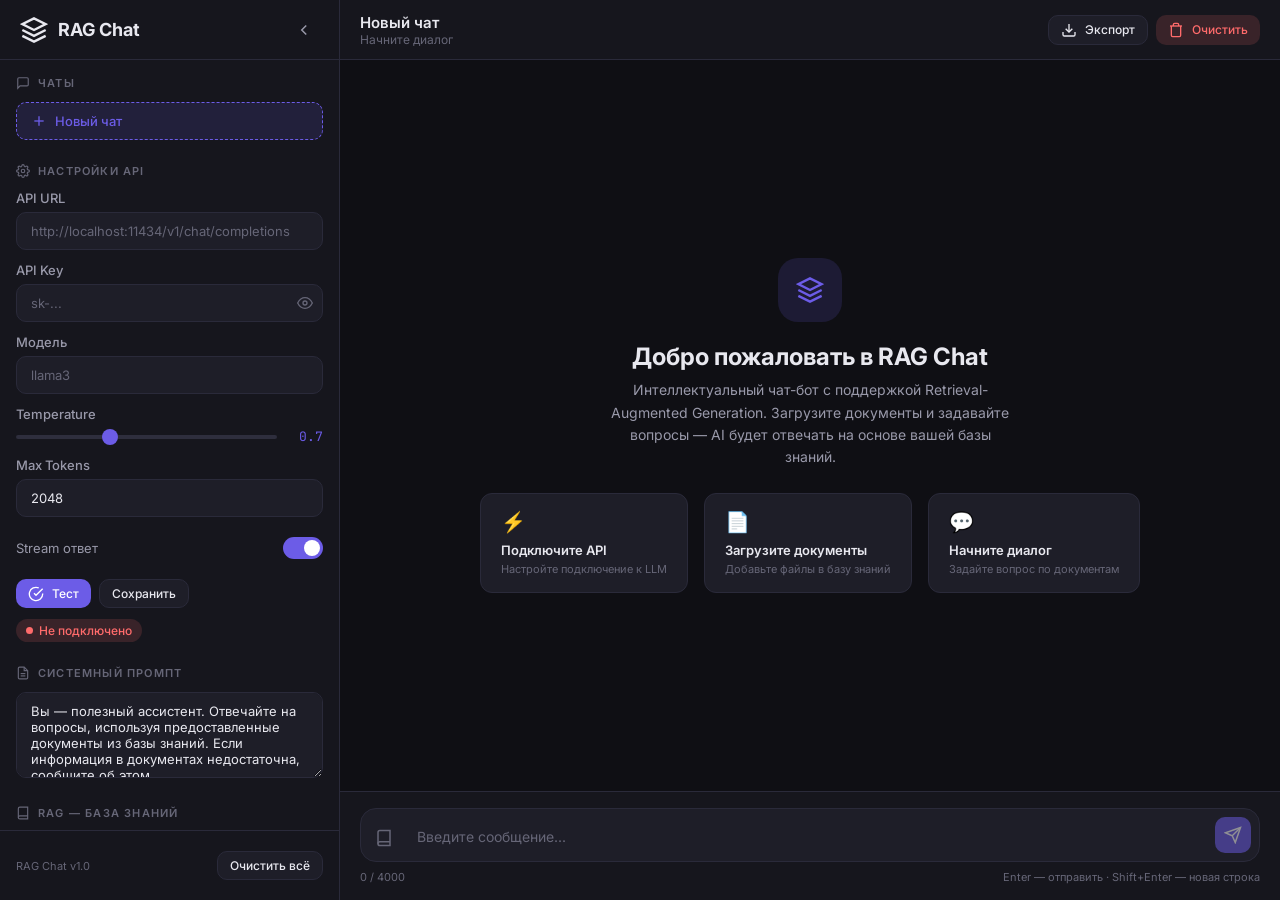
==== index.html @ 270546b2 "Update print statement from 'Hello' to 'Goodbye'" ====
<!DOCTYPE html>
<html lang="ru">
<head>
    <meta charset="UTF-8">
    <meta name="viewport" content="width=device-width, initial-scale=1.0">
    <title>LLM RAG Chat</title>
    <link rel="preconnect" href="https://fonts.googleapis.com">
    <link href="https://fonts.googleapis.com/css2?family=Inter:wght@300;400;500;600;700&family=JetBrains+Mono:wght@400;500&display=swap" rel="stylesheet">
    <style>
        *, *::before, *::after {
            margin: 0;
            padding: 0;
            box-sizing: border-box;
        }

        :root {
            --bg-primary: #0f0f14;
            --bg-secondary: #16161d;
            --bg-tertiary: #1e1e28;
            --bg-hover: #262632;
            --bg-active: #2e2e3d;
            --border-color: #2a2a3a;
            --border-focus: #6c5ce7;
            --text-primary: #e8e8ef;
            --text-secondary: #9999aa;
            --text-muted: #666677;
            --accent: #6c5ce7;
            --accent-hover: #7c6cf7;
            --accent-light: rgba(108, 92, 231, 0.15);
            --accent-glow: rgba(108, 92, 231, 0.3);
            --success: #00d68f;
            --success-light: rgba(0, 214, 143, 0.15);
            --warning: #ffaa00;
            --warning-light: rgba(255, 170, 0, 0.15);
            --error: #ff6b6b;
            --error-light: rgba(255, 107, 107, 0.15);
            --user-msg-bg: linear-gradient(135deg, #6c5ce7, #5a4bd1);
            --bot-msg-bg: #1e1e28;
            --sidebar-width: 340px;
            --header-height: 60px;
            --input-height: 80px;
        }

        body {
            font-family: 'Inter', -apple-system, BlinkMacSystemFont, sans-serif;
            background: var(--bg-primary);
            color: var(--text-primary);
            height: 100vh;
            overflow: hidden;
            display: flex;
        }

        /* Scrollbar */
        ::-webkit-scrollbar {
            width: 6px;
        }
        ::-webkit-scrollbar-track {
            background: transparent;
        }
        ::-webkit-scrollbar-thumb {
            background: var(--bg-active);
            border-radius: 3px;
        }
        ::-webkit-scrollbar-thumb:hover {
            background: var(--text-muted);
        }

        /* Sidebar */
        .sidebar {
            width: var(--sidebar-width);
            background: var(--bg-secondary);
            border-right: 1px solid var(--border-color);
            display: flex;
            flex-direction: column;
            transition: transform 0.3s cubic-bezier(0.4, 0, 0.2, 1);
            z-index: 100;
            position: relative;
        }

        .sidebar.collapsed {
            transform: translateX(-100%);
            position: absolute;
            height: 100%;
        }

        .sidebar-header {
            padding: 16px 20px;
            border-bottom: 1px solid var(--border-color);
            display: flex;
            align-items: center;
            justify-content: space-between;
            height: var(--header-height);
        }

        .sidebar-logo {
            display: flex;
            align-items: center;
            gap: 10px;
            font-weight: 700;
            font-size: 18px;
        }

        .sidebar-logo svg {
            width: 28px;
            height: 28px;
        }

        .sidebar-toggle {
            background: none;
            border: none;
            color: var(--text-secondary);
            cursor: pointer;
            padding: 6px;
            border-radius: 8px;
            display: flex;
            align-items: center;
            justify-content: center;
            transition: all 0.2s;
        }

        .sidebar-toggle:hover {
            background: var(--bg-hover);
            color: var(--text-primary);
        }

        .sidebar-content {
            flex: 1;
            overflow-y: auto;
            padding: 16px;
        }

        .section {
            margin-bottom: 24px;
        }

        .section-title {
            font-size: 11px;
            font-weight: 600;
            text-transform: uppercase;
            letter-spacing: 1.2px;
            color: var(--text-muted);
            margin-bottom: 12px;
            display: flex;
            align-items: center;
            gap: 8px;
        }

        .section-title svg {
            width: 14px;
            height: 14px;
        }

        .form-group {
            margin-bottom: 12px;
        }

        .form-label {
            display: block;
            font-size: 13px;
            font-weight: 500;
            color: var(--text-secondary);
            margin-bottom: 6px;
        }

        .form-input, .form-select, .form-textarea {
            width: 100%;
            padding: 10px 14px;
            background: var(--bg-tertiary);
            border: 1px solid var(--border-color);
            border-radius: 10px;
            color: var(--text-primary);
            font-family: inherit;
            font-size: 13px;
            transition: all 0.2s;
            outline: none;
        }

        .form-input:focus, .form-select:focus, .form-textarea:focus {
            border-color: var(--accent);
            box-shadow: 0 0 0 3px var(--accent-light);
        }

        .form-input::placeholder {
            color: var(--text-muted);
        }

        .form-select {
            cursor: pointer;
            appearance: none;
            background-image: url("image/svg+xml,%3Csvg xmlns='http://www.w3.org/2000/svg' width='12' height='12' viewBox='0 0 24 24' fill='none' stroke='%23666677' stroke-width='2'%3E%3Cpath d='M6 9l6 6 6-6'/%3E%3C/svg%3E");
            background-repeat: no-repeat;
            background-position: right 12px center;
            padding-right: 32px;
        }

        .form-textarea {
            resize: vertical;
            min-height: 60px;
        }

        .form-row {
            display: flex;
            gap: 10px;
        }

        .form-row .form-group {
            flex: 1;
        }

        .input-with-icon {
            position: relative;
        }

        .input-with-icon .form-input {
            padding-right: 40px;
        }

        .input-icon-btn {
            position: absolute;
            right: 4px;
            top: 50%;
            transform: translateY(-50%);
            background: none;
            border: none;
            color: var(--text-muted);
            cursor: pointer;
            padding: 6px;
            border-radius: 6px;
            display: flex;
            align-items: center;
            transition: all 0.2s;
        }

        .input-icon-btn:hover {
            color: var(--text-primary);
            background: var(--bg-hover);
        }

        .status-indicator {
            display: inline-flex;
            align-items: center;
            gap: 6px;
            font-size: 12px;
            padding: 4px 10px;
            border-radius: 20px;
            font-weight: 500;
        }

        .status-dot {
            width: 7px;
            height: 7px;
            border-radius: 50%;
            animation: pulse-dot 2s infinite;
        }

        .status-connected .status-dot {
            background: var(--success);
        }
        .status-connected {
            background: var(--success-light);
            color: var(--success);
        }

        .status-disconnected .status-dot {
            background: var(--error);
        }
        .status-disconnected {
            background: var(--error-light);
            color: var(--error);
        }

        .status-connecting .status-dot {
            background: var(--warning);
        }
        .status-connecting {
            background: var(--warning-light);
            color: var(--warning);
        }

        @keyframes pulse-dot {
            0%, 100% { opacity: 1; }
            50% { opacity: 0.4; }
        }

        /* Range Slider */
        .range-container {
            display: flex;
            align-items: center;
            gap: 10px;
        }

        .range-slider {
            flex: 1;
            -webkit-appearance: none;
            height: 4px;
            background: var(--bg-active);
            border-radius: 2px;
            outline: none;
        }

        .range-slider::-webkit-slider-thumb {
            -webkit-appearance: none;
            width: 16px;
            height: 16px;
            background: var(--accent);
            border-radius: 50%;
            cursor: pointer;
            transition: all 0.2s;
        }

        .range-slider::-webkit-slider-thumb:hover {
            transform: scale(1.2);
            box-shadow: 0 0 0 4px var(--accent-light);
        }

        .range-value {
            font-size: 13px;
            font-family: 'JetBrains Mono', monospace;
            color: var(--accent);
            min-width: 36px;
            text-align: right;
        }

        /* Toggle Switch */
        .toggle-row {
            display: flex;
            align-items: center;
            justify-content: space-between;
            padding: 8px 0;
        }

        .toggle-label {
            font-size: 13px;
            color: var(--text-secondary);
        }

        .toggle-switch {
            position: relative;
            width: 40px;
            height: 22px;
            cursor: pointer;
        }

        .toggle-switch input {
            display: none;
        }

        .toggle-slider {
            position: absolute;
            inset: 0;
            background: var(--bg-active);
            border-radius: 11px;
            transition: all 0.3s;
        }

        .toggle-slider::after {
            content: '';
            position: absolute;
            top: 3px;
            left: 3px;
            width: 16px;
            height: 16px;
            background: var(--text-secondary);
            border-radius: 50%;
            transition: all 0.3s;
        }

        .toggle-switch input:checked + .toggle-slider {
            background: var(--accent);
        }

        .toggle-switch input:checked + .toggle-slider::after {
            transform: translateX(18px);
            background: white;
        }

        /* File Upload */
        .upload-zone {
            border: 2px dashed var(--border-color);
            border-radius: 12px;
            padding: 20px;
            text-align: center;
            cursor: pointer;
            transition: all 0.3s;
            position: relative;
            overflow: hidden;
        }

        .upload-zone:hover, .upload-zone.drag-over {
            border-color: var(--accent);
            background: var(--accent-light);
        }

        .upload-zone input[type="file"] {
            position: absolute;
            inset: 0;
            opacity: 0;
            cursor: pointer;
        }

        .upload-icon {
            width: 40px;
            height: 40px;
            margin: 0 auto 8px;
            color: var(--text-muted);
        }

        .upload-text {
            font-size: 13px;
            color: var(--text-secondary);
        }

        .upload-text span {
            color: var(--accent);
            font-weight: 500;
        }

        .upload-hint {
            font-size: 11px;
            color: var(--text-muted);
            margin-top: 4px;
        }

        /* File List */
        .file-list {
            margin-top: 12px;
        }

        .file-item {
            display: flex;
            align-items: center;
            gap: 10px;
            padding: 8px 10px;
            background: var(--bg-tertiary);
            border-radius: 8px;
            margin-bottom: 6px;
            font-size: 12px;
            animation: slideIn 0.3s ease;
        }

        @keyframes slideIn {
            from { opacity: 0; transform: translateY(-8px); }
            to { opacity: 1; transform: translateY(0); }
        }

        .file-icon {
            width: 32px;
            height: 32px;
            background: var(--accent-light);
            border-radius: 6px;
            display: flex;
            align-items: center;
            justify-content: center;
            color: var(--accent);
            flex-shrink: 0;
        }

        .file-info {
            flex: 1;
            min-width: 0;
        }

        .file-name {
            white-space: nowrap;
            overflow: hidden;
            text-overflow: ellipsis;
            color: var(--text-primary);
        }

        .file-size {
            color: var(--text-muted);
            font-size: 11px;
        }

        .file-status {
            font-size: 10px;
            padding: 2px 8px;
            border-radius: 10px;
            font-weight: 500;
        }

        .file-status.processed {
            background: var(--success-light);
            color: var(--success);
        }

        .file-status.processing {
            background: var(--warning-light);
            color: var(--warning);
            animation: pulse-dot 1.5s infinite;
        }

        .file-status.error {
            background: var(--error-light);
            color: var(--error);
        }

        .file-remove {
            background: none;
            border: none;
            color: var(--text-muted);
            cursor: pointer;
            padding: 4px;
            border-radius: 4px;
            display: flex;
            transition: all 0.2s;
        }

        .file-remove:hover {
            color: var(--error);
            background: var(--error-light);
        }

        /* Buttons */
        .btn {
            display: inline-flex;
            align-items: center;
            justify-content: center;
            gap: 8px;
            padding: 10px 16px;
            border-radius: 10px;
            font-family: inherit;
            font-size: 13px;
            font-weight: 500;
            cursor: pointer;
            transition: all 0.2s;
            border: none;
            outline: none;
        }

        .btn svg {
            width: 16px;
            height: 16px;
        }

        .btn-primary {
            background: var(--accent);
            color: white;
        }

        .btn-primary:hover {
            background: var(--accent-hover);
            box-shadow: 0 4px 12px var(--accent-glow);
        }

        .btn-secondary {
            background: var(--bg-tertiary);
            color: var(--text-primary);
            border: 1px solid var(--border-color);
        }

        .btn-secondary:hover {
            background: var(--bg-hover);
            border-color: var(--text-muted);
        }

        .btn-danger {
            background: var(--error-light);
            color: var(--error);
        }

        .btn-danger:hover {
            background: var(--error);
            color: white;
        }

        .btn-sm {
            padding: 6px 12px;
            font-size: 12px;
        }

        .btn-full {
            width: 100%;
        }

        .btn:disabled {
            opacity: 0.5;
            cursor: not-allowed;
        }

        /* Main Area */
        .main-area {
            flex: 1;
            display: flex;
            flex-direction: column;
            min-width: 0;
        }

        /* Chat Header */
        .chat-header {
            height: var(--header-height);
            padding: 0 20px;
            border-bottom: 1px solid var(--border-color);
            display: flex;
            align-items: center;
            justify-content: space-between;
            background: var(--bg-secondary);
        }

        .chat-header-left {
            display: flex;
            align-items: center;
            gap: 12px;
        }

        .menu-btn {
            background: none;
            border: none;
            color: var(--text-secondary);
            cursor: pointer;
            padding: 8px;
            border-radius: 8px;
            display: none;
            align-items: center;
            justify-content: center;
            transition: all 0.2s;
        }

        .menu-btn:hover {
            background: var(--bg-hover);
            color: var(--text-primary);
        }

        @media (max-width: 768px) {
            .menu-btn {
                display: flex;
            }
            .sidebar {
                position: fixed;
                left: 0;
                top: 0;
                height: 100%;
                box-shadow: 4px 0 24px rgba(0,0,0,0.5);
            }
            .sidebar.collapsed {
                transform: translateX(-100%);
            }
        }

        .chat-title {
            font-weight: 600;
            font-size: 15px;
        }

        .chat-subtitle {
            font-size: 12px;
            color: var(--text-muted);
        }

        .chat-header-actions {
            display: flex;
            gap: 8px;
        }

        /* Messages */
        .chat-messages {
            flex: 1;
            overflow-y: auto;
            padding: 20px;
            display: flex;
            flex-direction: column;
            gap: 16px;
        }

        .welcome-screen {
            flex: 1;
            display: flex;
            flex-direction: column;
            align-items: center;
            justify-content: center;
            text-align: center;
            padding: 40px;
        }

        .welcome-icon {
            width: 64px;
            height: 64px;
            background: var(--accent-light);
            border-radius: 20px;
            display: flex;
            align-items: center;
            justify-content: center;
            margin-bottom: 20px;
            color: var(--accent);
        }

        .welcome-title {
            font-size: 24px;
            font-weight: 700;
            margin-bottom: 8px;
        }

        .welcome-desc {
            font-size: 14px;
            color: var(--text-secondary);
            max-width: 400px;
            line-height: 1.6;
            margin-bottom: 24px;
        }

        .welcome-features {
            display: flex;
            gap: 16px;
            flex-wrap: wrap;
            justify-content: center;
        }

        .feature-card {
            background: var(--bg-tertiary);
            border: 1px solid var(--border-color);
            border-radius: 12px;
            padding: 16px 20px;
            text-align: left;
            min-width: 200px;
            transition: all 0.2s;
            cursor: pointer;
        }

        .feature-card:hover {
            border-color: var(--accent);
            transform: translateY(-2px);
        }

        .feature-card-icon {
            font-size: 20px;
            margin-bottom: 8px;
        }

        .feature-card-title {
            font-size: 13px;
            font-weight: 600;
            margin-bottom: 4px;
        }

        .feature-card-desc {
            font-size: 11px;
            color: var(--text-muted);
        }

        /* Message Bubble */
        .message {
            display: flex;
            gap: 12px;
            max-width: 80%;
            animation: msgIn 0.3s ease;
        }

        @keyframes msgIn {
            from { opacity: 0; transform: translateY(12px); }
            to { opacity: 1; transform: translateY(0); }
        }

        .message.user {
            align-self: flex-end;
            flex-direction: row-reverse;
        }

        .message-avatar {
            width: 34px;
            height: 34px;
            border-radius: 10px;
            display: flex;
            align-items: center;
            justify-content: center;
            flex-shrink: 0;
            font-size: 14px;
            font-weight: 600;
        }

        .message.assistant .message-avatar {
            background: var(--accent-light);
            color: var(--accent);
        }

        .message.user .message-avatar {
            background: var(--accent);
            color: white;
        }

        .message-content {
            display: flex;
            flex-direction: column;
            gap: 4px;
        }

        .message-bubble {
            padding: 12px 16px;
            border-radius: 16px;
            font-size: 14px;
            line-height: 1.6;
            word-break: break-word;
        }

        .message.user .message-bubble {
            background: var(--user-msg-bg);
            color: white;
            border-bottom-right-radius: 4px;
        }

        .message.assistant .message-bubble {
            background: var(--bot-msg-bg);
            border: 1px solid var(--border-color);
            border-bottom-left-radius: 4px;
        }

        .message-bubble pre {
            background: var(--bg-primary);
            border: 1px solid var(--border-color);
            border-radius: 8px;
            padding: 12px;
            overflow-x: auto;
            margin: 8px 0;
            font-family: 'JetBrains Mono', monospace;
            font-size: 12px;
            line-height: 1.5;
        }

        .message-bubble code {
            font-family: 'JetBrains Mono', monospace;
            font-size: 12px;
            background: var(--bg-primary);
            padding: 2px 6px;
            border-radius: 4px;
            border: 1px solid var(--border-color);
        }

        .message-bubble pre code {
            background: none;
            padding: 0;
            border: none;
        }

        .message-bubble p {
            margin-bottom: 8px;
        }

        .message-bubble p:last-child {
            margin-bottom: 0;
        }

        .message-bubble ul, .message-bubble ol {
            padding-left: 20px;
            margin: 8px 0;
        }

        .message-bubble li {
            margin-bottom: 4px;
        }

        .message-time {
            font-size: 11px;
            color: var(--text-muted);
            padding: 0 4px;
        }

        .message.user .message-time {
            text-align: right;
        }

        .message-actions {
            display: flex;
            gap: 4px;
            opacity: 0;
            transition: opacity 0.2s;
        }

        .message:hover .message-actions {
            opacity: 1;
        }

        .msg-action-btn {
            background: none;
            border: none;
            color: var(--text-muted);
            cursor: pointer;
            padding: 4px;
            border-radius: 4px;
            display: flex;
            align-items: center;
            transition: all 0.2s;
        }

        .msg-action-btn:hover {
            color: var(--text-primary);
            background: var(--bg-hover);
        }

        /* Sources */
        .sources-container {
            margin-top: 8px;
        }

        .sources-toggle {
            display: inline-flex;
            align-items: center;
            gap: 6px;
            font-size: 12px;
            color: var(--accent);
            cursor: pointer;
            background: var(--accent-light);
            padding: 4px 10px;
            border-radius: 16px;
            border: none;
            font-family: inherit;
            font-weight: 500;
            transition: all 0.2s;
        }

        .sources-toggle:hover {
            background: var(--accent-glow);
        }

        .sources-list {
            margin-top: 8px;
            display: flex;
            flex-direction: column;
            gap: 4px;
        }

        .source-item {
            display: flex;
            align-items: center;
            gap: 8px;
            padding: 6px 10px;
            background: var(--bg-primary);
            border-radius: 6px;
            font-size: 12px;
            color: var(--text-secondary);
        }

        .source-item svg {
            width: 14px;
            height: 14px;
            color: var(--accent);
            flex-shrink: 0;
        }

        /* Typing Indicator */
        .typing-indicator {
            display: flex;
            gap: 4px;
            padding: 8px 0;
        }

        .typing-dot {
            width: 8px;
            height: 8px;
            background: var(--text-muted);
            border-radius: 50%;
            animation: typingBounce 1.4s infinite;
        }

        .typing-dot:nth-child(2) { animation-delay: 0.2s; }
        .typing-dot:nth-child(3) { animation-delay: 0.4s; }

        @keyframes typingBounce {
            0%, 60%, 100% { transform: translateY(0); opacity: 0.4; }
            30% { transform: translateY(-8px); opacity: 1; }
        }

        /* Chat Input */
        .chat-input-area {
            padding: 16px 20px;
            border-top: 1px solid var(--border-color);
            background: var(--bg-secondary);
        }

        .chat-input-wrapper {
            display: flex;
            align-items: flex-end;
            gap: 10px;
            background: var(--bg-tertiary);
            border: 1px solid var(--border-color);
            border-radius: 16px;
            padding: 8px;
            transition: all 0.2s;
        }

        .chat-input-wrapper:focus-within {
            border-color: var(--accent);
            box-shadow: 0 0 0 3px var(--accent-light);
        }

        .chat-input {
            flex: 1;
            background: none;
            border: none;
            color: var(--text-primary);
            font-family: inherit;
            font-size: 14px;
            resize: none;
            outline: none;
            padding: 6px 8px;
            max-height: 120px;
            line-height: 1.5;
        }

        .chat-input::placeholder {
            color: var(--text-muted);
        }

        .input-actions {
            display: flex;
            gap: 4px;
            align-items: center;
        }

        .send-btn {
            width: 36px;
            height: 36px;
            background: var(--accent);
            border: none;
            border-radius: 10px;
            color: white;
            cursor: pointer;
            display: flex;
            align-items: center;
            justify-content: center;
            transition: all 0.2s;
        }

        .send-btn:hover {
            background: var(--accent-hover);
            transform: scale(1.05);
        }

        .send-btn:disabled {
            opacity: 0.5;
            cursor: not-allowed;
            transform: none;
        }

        .send-btn svg {
            width: 18px;
            height: 18px;
        }

        .rag-toggle-btn {
            background: none;
            border: none;
            color: var(--text-muted);
            cursor: pointer;
            padding: 6px;
            border-radius: 8px;
            display: flex;
            align-items: center;
            justify-content: center;
            transition: all 0.2s;
        }

        .rag-toggle-btn:hover {
            background: var(--bg-hover);
            color: var(--text-primary);
        }

        .rag-toggle-btn.active {
            color: var(--accent);
            background: var(--accent-light);
        }

        .input-footer {
            display: flex;
            align-items: center;
            justify-content: space-between;
            margin-top: 8px;
            font-size: 11px;
            color: var(--text-muted);
        }

        .rag-status {
            display: flex;
            align-items: center;
            gap: 6px;
        }

        /* Overlay */
        .sidebar-overlay {
            display: none;
            position: fixed;
            inset: 0;
            background: rgba(0,0,0,0.5);
            z-index: 99;
        }

        @media (max-width: 768px) {
            .sidebar-overlay.active {
                display: block;
            }
        }

        /* Toast */
        .toast-container {
            position: fixed;
            bottom: 20px;
            right: 20px;
            z-index: 1000;
            display: flex;
            flex-direction: column;
            gap: 8px;
        }

        .toast {
            display: flex;
            align-items: center;
            gap: 10px;
            padding: 12px 16px;
            background: var(--bg-tertiary);
            border: 1px solid var(--border-color);
            border-radius: 10px;
            font-size: 13px;
            box-shadow: 0 8px 24px rgba(0,0,0,0.3);
            animation: toastIn 0.3s ease;
            min-width: 280px;
        }

        .toast.success {
            border-left: 3px solid var(--success);
        }

        .toast.error {
            border-left: 3px solid var(--error);
        }

        .toast.info {
            border-left: 3px solid var(--accent);
        }

        @keyframes toastIn {
            from { opacity: 0; transform: translateX(20px); }
            to { opacity: 1; transform: translateX(0); }
        }

        /* Modal */
        .modal-overlay {
            display: none;
            position: fixed;
            inset: 0;
            background: rgba(0,0,0,0.6);
            z-index: 200;
            align-items: center;
            justify-content: center;
            backdrop-filter: blur(4px);
        }

        .modal-overlay.active {
            display: flex;
        }

        .modal {
            background: var(--bg-secondary);
            border: 1px solid var(--border-color);
            border-radius: 16px;
            width: 90%;
            max-width: 500px;
            max-height: 80vh;
            overflow-y: auto;
            animation: modalIn 0.3s ease;
        }

        @keyframes modalIn {
            from { opacity: 0; transform: scale(0.95) translateY(10px); }
            to { opacity: 1; transform: scale(1) translateY(0); }
        }

        .modal-header {
            padding: 20px;
            border-bottom: 1px solid var(--border-color);
            display: flex;
            align-items: center;
            justify-content: space-between;
        }

        .modal-title {
            font-size: 16px;
            font-weight: 600;
        }

        .modal-close {
            background: none;
            border: none;
            color: var(--text-muted);
            cursor: pointer;
            padding: 6px;
            border-radius: 8px;
            display: flex;
            transition: all 0.2s;
        }

        .modal-close:hover {
            background: var(--bg-hover);
            color: var(--text-primary);
        }

        .modal-body {
            padding: 20px;
        }

        .modal-footer {
            padding: 16px 20px;
            border-top: 1px solid var(--border-color);
            display: flex;
            justify-content: flex-end;
            gap: 8px;
        }

        /* System Prompt Editor */
        .system-prompt-display {
            background: var(--bg-primary);
            border: 1px solid var(--border-color);
            border-radius: 8px;
            padding: 12px;
            font-size: 12px;
            color: var(--text-secondary);
            max-height: 100px;
            overflow-y: auto;
            white-space: pre-wrap;
            font-family: 'JetBrains Mono', monospace;
        }

        /* Context info */
        .context-badge {
            display: inline-flex;
            align-items: center;
            gap: 4px;
            padding: 2px 8px;
            background: var(--accent-light);
            border-radius: 12px;
            font-size: 11px;
            color: var(--accent);
            font-weight: 500;
        }

        /* RAG documents in sidebar */
        .rag-docs-section {
            margin-top: 12px;
        }

        .doc-chip {
            display: inline-flex;
            align-items: center;
            gap: 4px;
            padding: 4px 10px;
            background: var(--bg-tertiary);
            border: 1px solid var(--border-color);
            border-radius: 16px;
            font-size: 11px;
            color: var(--text-secondary);
            margin: 2px;
        }

        .doc-chip svg {
            width: 12px;
            height: 12px;
        }

        .empty-state {
            text-align: center;
            padding: 24px;
            color: var(--text-muted);
            font-size: 12px;
        }

        /* Processing animation */
        .processing-bar {
            height: 3px;
            background: var(--accent);
            border-radius: 2px;
            animation: processingAnim 1.5s infinite;
            margin-top: 6px;
        }

        @keyframes processingAnim {
            0% { width: 0%; margin-left: 0; }
            50% { width: 60%; margin-left: 20%; }
            100% { width: 0%; margin-left: 100%; }
        }

        /* Conversation list */
        .conversation-item {
            display: flex;
            align-items: center;
            gap: 10px;
            padding: 10px 12px;
            border-radius: 10px;
            cursor: pointer;
            transition: all 0.2s;
            margin-bottom: 2px;
        }

        .conversation-item:hover {
            background: var(--bg-hover);
        }

        .conversation-item.active {
            background: var(--accent-light);
        }

        .conversation-icon {
            width: 32px;
            height: 32px;
            background: var(--bg-tertiary);
            border-radius: 8px;
            display: flex;
            align-items: center;
            justify-content: center;
            color: var(--text-muted);
            flex-shrink: 0;
        }

        .conversation-item.active .conversation-icon {
            background: var(--accent);
            color: white;
        }

        .conversation-info {
            flex: 1;
            min-width: 0;
        }

        .conversation-title {
            font-size: 13px;
            font-weight: 500;
            white-space: nowrap;
            overflow: hidden;
            text-overflow: ellipsis;
        }

        .conversation-meta {
            font-size: 11px;
            color: var(--text-muted);
        }

        .conversation-delete {
            opacity: 0;
            background: none;
            border: none;
            color: var(--text-muted);
            cursor: pointer;
            padding: 4px;
            border-radius: 4px;
            display: flex;
            transition: all 0.2s;
        }

        .conversation-item:hover .conversation-delete {
            opacity: 1;
        }

        .conversation-delete:hover {
            color: var(--error);
            background: var(--error-light);
        }

        .new-chat-btn {
            display: flex;
            align-items: center;
            gap: 8px;
            padding: 10px 14px;
            background: var(--accent-light);
            border: 1px dashed var(--accent);
            border-radius: 10px;
            color: var(--accent);
            cursor: pointer;
            font-family: inherit;
            font-size: 13px;
            font-weight: 500;
            width: 100%;
            margin-bottom: 16px;
            transition: all 0.2s;
        }

        .new-chat-btn:hover {
            background: var(--accent-glow);
        }

        .sidebar-footer {
            padding: 12px 16px;
            border-top: 1px solid var(--border-color);
        }

        .api-status-bar {
            display: flex;
            align-items: center;
            justify-content: space-between;
            padding: 8px 0;
        }
    </style>
</head>
<body>
    <!-- Sidebar Overlay -->
    <div class="sidebar-overlay" id="sidebarOverlay"></div>

    <!-- Sidebar -->
    <aside class="sidebar" id="sidebar">
        <div class="sidebar-header">
            <div class="sidebar-logo">
                <svg viewBox="0 0 24 24" fill="none" stroke="currentColor" stroke-width="2">
                    <path d="M12 2L2 7l10 5 10-5-10-5zM2 17l10 5 10-5M2 12l10 5 10-5"/>
                </svg>
                RAG Chat
            </div>
            <button class="sidebar-toggle" onclick="toggleSidebar()" title="Скрыть панель">
                <svg width="18" height="18" viewBox="0 0 24 24" fill="none" stroke="currentColor" stroke-width="2">
                    <path d="M15 18l-6-6 6-6"/>
                </svg>
            </button>
        </div>

        <div class="sidebar-content">
            <!-- Conversations -->
            <div class="section">
                <div class="section-title">
                    <svg viewBox="0 0 24 24" fill="none" stroke="currentColor" stroke-width="2"><path d="M21 15a2 2 0 01-2 2H7l-4 4V5a2 2 0 012-2h14a2 2 0 012 2z"/></svg>
                    Чаты
                </div>
                <button class="new-chat-btn" onclick="newChat()">
                    <svg width="16" height="16" viewBox="0 0 24 24" fill="none" stroke="currentColor" stroke-width="2"><line x1="12" y1="5" x2="12" y2="19"/><line x1="5" y1="12" x2="19" y2="12"/></svg>
                    Новый чат
                </button>
                <div id="conversationList"></div>
            </div>

            <!-- API Settings -->
            <div class="section">
                <div class="section-title">
                    <svg viewBox="0 0 24 24" fill="none" stroke="currentColor" stroke-width="2"><circle cx="12" cy="12" r="3"/><path d="M19.4 15a1.65 1.65 0 00.33 1.82l.06.06a2 2 0 010 2.83 2 2 0 01-2.83 0l-.06-.06a1.65 1.65 0 00-1.82-.33 1.65 1.65 0 00-1 1.51V21a2 2 0 01-2 2 2 2 0 01-2-2v-.09A1.65 1.65 0 009 19.4a1.65 1.65 0 00-1.82.33l-.06.06a2 2 0 01-2.83 0 2 2 0 010-2.83l.06-.06A1.65 1.65 0 004.68 15a1.65 1.65 0 00-1.51-1H3a2 2 0 01-2-2 2 2 0 012-2h.09A1.65 1.65 0 004.6 9a1.65 1.65 0 00-.33-1.82l-.06-.06a2 2 0 010-2.83 2 2 0 012.83 0l.06.06A1.65 1.65 0 009 4.68a1.65 1.65 0 001-1.51V3a2 2 0 012-2 2 2 0 012 2v.09a1.65 1.65 0 001 1.51 1.65 1.65 0 001.82-.33l.06-.06a2 2 0 012.83 0 2 2 0 010 2.83l-.06.06A1.65 1.65 0 0019.4 9a1.65 1.65 0 001.51 1H21a2 2 0 012 2 2 2 0 01-2 2h-.09a1.65 1.65 0 00-1.51 1z"/></svg>
                    Настройки API
                </div>
                <div class="form-group">
                    <label class="form-label">API URL</label>
                    <input type="url" class="form-input" id="apiUrl" placeholder="http://localhost:11434/v1/chat/completions" value="">
                </div>
                <div class="form-group">
                    <label class="form-label">API Key</label>
                    <div class="input-with-icon">
                        <input type="password" class="form-input" id="apiKey" placeholder="sk-..." value="">
                        <button class="input-icon-btn" onclick="toggleKeyVisibility()" title="Показать/скрыть">
                            <svg id="eyeIcon" width="16" height="16" viewBox="0 0 24 24" fill="none" stroke="currentColor" stroke-width="2"><path d="M1 12s4-8 11-8 11 8 11 8-4 8-11 8-11-8-11-8z"/><circle cx="12" cy="12" r="3"/></svg>
                        </button>
                    </div>
                </div>
                <div class="form-group">
                    <label class="form-label">Модель</label>
                    <input type="text" class="form-input" id="apiModel" placeholder="llama3" value="">
                </div>
                <div class="form-row">
                    <div class="form-group">
                        <label class="form-label">Temperature</label>
                        <div class="range-container">
                            <input type="range" class="range-slider" id="temperature" min="0" max="2" step="0.1" value="0.7">
                            <span class="range-value" id="temperatureValue">0.7</span>
                        </div>
                    </div>
                </div>
                <div class="form-row">
                    <div class="form-group">
                        <label class="form-label">Max Tokens</label>
                        <input type="number" class="form-input" id="maxTokens" value="2048" min="1" max="32000">
                    </div>
                </div>
                <div class="toggle-row">
                    <span class="toggle-label">Stream ответ</span>
                    <label class="toggle-switch">
                        <input type="checkbox" id="streamEnabled" checked>
                        <span class="toggle-slider"></span>
                    </label>
                </div>
                <div style="margin-top: 12px; display: flex; gap: 8px;">
                    <button class="btn btn-primary btn-sm" onclick="testConnection()">
                        <svg viewBox="0 0 24 24" fill="none" stroke="currentColor" stroke-width="2" width="14" height="14"><path d="M22 11.08V12a10 10 0 11-5.93-9.14"/><polyline points="22 4 12 14.01 9 11.01"/></svg>
                        Тест
                    </button>
                    <button class="btn btn-secondary btn-sm" onclick="saveSettings()">Сохранить</button>
                </div>
                <div style="margin-top: 10px;">
                    <span class="status-indicator status-disconnected" id="apiStatus">
                        <span class="status-dot"></span>
                        <span id="apiStatusText">Не подключено</span>
                    </span>
                </div>
            </div>

            <!-- System Prompt -->
            <div class="section">
                <div class="section-title">
                    <svg viewBox="0 0 24 24" fill="none" stroke="currentColor" stroke-width="2"><path d="M14 2H6a2 2 0 00-2 2v16a2 2 0 002 2h12a2 2 0 002-2V8z"/><polyline points="14 2 14 8 20 8"/><line x1="16" y1="13" x2="8" y2="13"/><line x1="16" y1="17" x2="8" y2="17"/></svg>
                    Системный промпт
                </div>
                <textarea class="form-textarea" id="systemPrompt" rows="4" placeholder="Вы — полезный ассистент с доступом к базе знаний...">Вы — полезный ассистент. Отвечайте на вопросы, используя предоставленные документы из базы знаний. Если информация в документах недостаточна, сообщите об этом.</textarea>
            </div>

            <!-- RAG Settings -->
            <div class="section">
                <div class="section-title">
                    <svg viewBox="0 0 24 24" fill="none" stroke="currentColor" stroke-width="2"><path d="M4 19.5A2.5 2.5 0 016.5 17H20"/><path d="M6.5 2H20v20H6.5A2.5 2.5 0 014 19.5v-15A2.5 2.5 0 016.5 2z"/></svg>
                    RAG — База знаний
                </div>

                <div class="upload-zone" id="uploadZone">
                    <input type="file" id="fileInput" multiple accept=".txt,.md,.pdf,.csv,.json,.xml,.html">
                    <svg class="upload-icon" viewBox="0 0 24 24" fill="none" stroke="currentColor" stroke-width="1.5"><path d="M21 15v4a2 2 0 01-2 2H5a2 2 0 01-2-2v-4"/><polyline points="17 8 12 3 7 8"/><line x1="12" y1="3" x2="12" y2="15"/></svg>
                    <div class="upload-text"><span>Нажмите</span> или перетащите файлы</div>
                    <div class="upload-hint">TXT, MD, PDF, CSV, JSON, XML, HTML</div>
                </div>

                <div class="rag-docs-section">
                    <div id="fileList"></div>
                </div>

                <div style="margin-top: 12px;">
                    <div class="form-group">
                        <label class="form-label">Количество источников (Top K)</label>
                        <div class="range-container">
                            <input type="range" class="range-slider" id="topK" min="1" max="10" step="1" value="3">
                            <span class="range-value" id="topKValue">3</span>
                        </div>
                    </div>
                    <div class="form-group">
                        <label class="form-label">Порог схожести</label>
                        <div class="range-container">
                            <input type="range" class="range-slider" id="similarityThreshold" min="0" max="1" step="0.05" value="0.7">
                            <span class="range-value" id="similarityThresholdValue">0.7</span>
                        </div>
                    </div>
                    <div class="toggle-row">
                        <span class="toggle-label">Использовать RAG</span>
                        <label class="toggle-switch">
                            <input type="checkbox" id="ragEnabled" checked>
                            <span class="toggle-slider"></span>
                        </label>
                    </div>
                    <div class="toggle-row">
                        <span class="toggle-label">Показывать источники</span>
                        <label class="toggle-switch">
                            <input type="checkbox" id="showSources" checked>
                            <span class="toggle-slider"></span>
                        </label>
                    </div>
                </div>
            </div>
        </div>

        <div class="sidebar-footer">
            <div class="api-status-bar">
                <span style="font-size: 11px; color: var(--text-muted);">RAG Chat v1.0</span>
                <button class="btn btn-sm btn-secondary" onclick="clearAllChats()">Очистить всё</button>
            </div>
        </div>
    </aside>

    <!-- Main Area -->
    <main class="main-area">
        <!-- Chat Header -->
        <div class="chat-header">
            <div class="chat-header-left">
                <button class="menu-btn" onclick="toggleSidebar()">
                    <svg width="20" height="20" viewBox="0 0 24 24" fill="none" stroke="currentColor" stroke-width="2"><line x1="3" y1="12" x2="21" y2="12"/><line x1="3" y1="6" x2="21" y2="6"/><line x1="3" y1="18" x2="21" y2="18"/></svg>
                </button>
                <div>
                    <div class="chat-title" id="chatTitle">Новый чат</div>
                    <div class="chat-subtitle" id="chatSubtitle">Начните диалог</div>
                </div>
            </div>
            <div class="chat-header-actions">
                <button class="btn btn-sm btn-secondary" onclick="exportChat()" title="Экспорт чата">
                    <svg width="14" height="14" viewBox="0 0 24 24" fill="none" stroke="currentColor" stroke-width="2"><path d="M21 15v4a2 2 0 01-2 2H5a2 2 0 01-2-2v-4"/><polyline points="7 10 12 15 17 10"/><line x1="12" y1="15" x2="12" y2="3"/></svg>
                    Экспорт
                </button>
                <button class="btn btn-sm btn-danger" onclick="clearChat()" title="Очистить чат">
                    <svg width="14" height="14" viewBox="0 0 24 24" fill="none" stroke="currentColor" stroke-width="2"><polyline points="3 6 5 6 21 6"/><path d="M19 6v14a2 2 0 01-2 2H7a2 2 0 01-2-2V6m3 0V4a2 2 0 012-2h4a2 2 0 012 2v2"/></svg>
                    Очистить
                </button>
            </div>
        </div>

        <!-- Messages -->
        <div class="chat-messages" id="chatMessages">
            <div class="welcome-screen" id="welcomeScreen">
                <div class="welcome-icon">
                    <svg width="28" height="28" viewBox="0 0 24 24" fill="none" stroke="currentColor" stroke-width="2"><path d="M12 2L2 7l10 5 10-5-10-5zM2 17l10 5 10-5M2 12l10 5 10-5"/></svg>
                </div>
                <div class="welcome-title">Добро пожаловать в RAG Chat</div>
                <div class="welcome-desc">
                    Интеллектуальный чат-бот с поддержкой Retrieval-Augmented Generation. Загрузите документы и задавайте вопросы — AI будет отвечать на основе вашей базы знаний.
                </div>
                <div class="welcome-features">
                    <div class="feature-card" onclick="document.getElementById('apiUrl').focus(); toggleSidebar();">
                        <div class="feature-card-icon">⚡</div>
                        <div class="feature-card-title">Подключите API</div>
                        <div class="feature-card-desc">Настройте подключение к LLM</div>
                    </div>
                    <div class="feature-card" onclick="document.getElementById('fileInput').click()">
                        <div class="feature-card-icon">📄</div>
                        <div class="feature-card-title">Загрузите документы</div>
                        <div class="feature-card-desc">Добавьте файлы в базу знаний</div>
                    </div>
                    <div class="feature-card" onclick="document.getElementById('chatInput').focus()">
                        <div class="feature-card-icon">💬</div>
                        <div class="feature-card-title">Начните диалог</div>
                        <div class="feature-card-desc">Задайте вопрос по документам</div>
                    </div>
                </div>
            </div>
        </div>

        <!-- Input Area -->
        <div class="chat-input-area">
            <div class="chat-input-wrapper">
                <button class="rag-toggle-btn" id="ragToggleBtn" onclick="toggleRag()" title="RAG вкл/выкл">
                    <svg width="18" height="18" viewBox="0 0 24 24" fill="none" stroke="currentColor" stroke-width="2"><path d="M4 19.5A2.5 2.5 0 016.5 17H20"/><path d="M6.5 2H20v20H6.5A2.5 2.5 0 014 19.5v-15A2.5 2.5 0 016.5 2z"/></svg>
                </button>
                <textarea class="chat-input" id="chatInput" placeholder="Введите сообщение..." rows="1" onkeydown="handleKeyDown(event)"></textarea>
                <div class="input-actions">
                    <button class="send-btn" id="sendBtn" onclick="sendMessage()" disabled>
                        <svg viewBox="0 0 24 24" fill="none" stroke="currentColor" stroke-width="2"><line x1="22" y1="2" x2="11" y2="13"/><polygon points="22 2 15 22 11 13 2 9 22 2"/></svg>
                    </button>
                </div>
            </div>
            <div class="input-footer">
                <div class="rag-status">
                    <span class="context-badge" id="ragBadge" style="display:none;">
                        <svg width="10" height="10" viewBox="0 0 24 24" fill="none" stroke="currentColor" stroke-width="2"><path d="M4 19.5A2.5 2.5 0 016.5 17H20"/><path d="M6.5 2H20v20H6.5A2.5 2.5 0 014 19.5v-15A2.5 2.5 0 016.5 2z"/></svg>
                        RAG активен · <span id="docCount">0</span> док.
                    </span>
                    <span id="charCount">0 / 4000</span>
                </div>
                <span>Enter — отправить · Shift+Enter — новая строка</span>
            </div>
        </div>
    </main>

    <!-- Toast Container -->
    <div class="toast-container" id="toastContainer"></div>

    <!-- Settings Modal -->
    <div class="modal-overlay" id="settingsModal">
        <div class="modal">
            <div class="modal-header">
                <div class="modal-title">Настройки RAG</div>
                <button class="modal-close" onclick="closeModal('settingsModal')">
                    <svg width="18" height="18" viewBox="0 0 24 24" fill="none" stroke="currentColor" stroke-width="2"><line x1="18" y1="6" x2="6" y2="18"/><line x1="6" y1="6" x2="18" y2="18"/></svg>
                </button>
            </div>
            <div class="modal-body" id="settingsModalBody">
            </div>
            <div class="modal-footer">
                <button class="btn btn-secondary" onclick="closeModal('settingsModal')">Закрыть</button>
                <button class="btn btn-primary" onclick="closeModal('settingsModal')">Применить</button>
            </div>
        </div>
    </div>

    <script>
        // ===== State =====
        let conversations = [];
        let currentConversationId = null;
        let uploadedFiles = [];
        let isGenerating = false;
        let abortController = null;

        // ===== Init =====
        function init() {
            loadFromStorage();
            renderConversationList();
            updateRagBadge();
            setupEventListeners();
            updateRagToggleBtn();
        }

        function loadFromStorage() {
            try {
                const saved = localStorage.getItem('ragChat_conversations');
                if (saved) conversations = JSON.parse(saved);
                const settings = localStorage.getItem('ragChat_settings');
                if (settings) {
                    const s = JSON.parse(settings);
                    document.getElementById('apiUrl').value = s.apiUrl || '';
                    document.getElementById('apiKey').value = s.apiKey || '';
                    document.getElementById('apiModel').value = s.apiModel || '';
                    document.getElementById('temperature').value = s.temperature ?? 0.7;
                    document.getElementById('temperatureValue').textContent = s.temperature ?? 0.7;
                    document.getElementById('maxTokens').value = s.maxTokens ?? 2048;
                    document.getElementById('streamEnabled').checked = s.streamEnabled ?? true;
                    document.getElementById('systemPrompt').value = s.systemPrompt || '';
                    document.getElementById('topK').value = s.topK ?? 3;
                    document.getElementById('topKValue').textContent = s.topK ?? 3;
                    document.getElementById('similarityThreshold').value = s.similarityThreshold ?? 0.7;
                    document.getElementById('similarityThresholdValue').textContent = s.similarityThreshold ?? 0.7;
                    document.getElementById('ragEnabled').checked = s.ragEnabled ?? true;
                    document.getElementById('showSources').checked = s.showSources ?? true;
                }
                if (conversations.length > 0) {
                    switchConversation(conversations[0].id);
                }
            } catch (e) {
                console.error('Load error:', e);
            }
        }

        function saveToStorage() {
            try {
                localStorage.setItem('ragChat_conversations', JSON.stringify(conversations));
                const settings = {
                    apiUrl: document.getElementById('apiUrl').value,
                    apiKey: document.getElementById('apiKey').value,
                    apiModel: document.getElementById('apiModel').value,
                    temperature: parseFloat(document.getElementById('temperature').value),
                    maxTokens: parseInt(document.getElementById('maxTokens').value),
                    streamEnabled: document.getElementById('streamEnabled').checked,
                    systemPrompt: document.getElementById('systemPrompt').value,
                    topK: parseInt(document.getElementById('topK').value),
                    similarityThreshold: parseFloat(document.getElementById('similarityThreshold').value),
                    ragEnabled: document.getElementById('ragEnabled').checked,
                    showSources: document.getElementById('showSources').checked
                };
                localStorage.setItem('ragChat_settings', JSON.stringify(settings));
            } catch (e) {
                console.error('Save error:', e);
            }
        }

        function setupEventListeners() {
            // Auto-resize textarea
            const chatInput = document.getElementById('chatInput');
            chatInput.addEventListener('input', function() {
                this.style.height = 'auto';
                this.style.height = Math.min(this.scrollHeight, 120) + 'px';
                document.getElementById('sendBtn').disabled = this.value.trim() === '' || isGenerating;
                const len = this.value.length;
                document.getElementById('charCount').textContent = `${len} / 4000`;
            });

            // Range sliders
            document.getElementById('temperature').addEventListener('input', function() {
                document.getElementById('temperatureValue').textContent = this.value;
            });
            document.getElementById('topK').addEventListener('input', function() {
                document.getElementById('topKValue').textContent = this.value;
            });
            document.getElementById('similarityThreshold').addEventListener('input', function() {
                document.getElementById('similarityThresholdValue').textContent = this.value;
            });

            // File upload
            const uploadZone = document.getElementById('uploadZone');
            const fileInput = document.getElementById('fileInput');

            uploadZone.addEventListener('dragover', (e) => {
                e.preventDefault();
                uploadZone.classList.add('drag-over');
            });
            uploadZone.addEventListener('dragleave', () => {
                uploadZone.classList.remove('drag-over');
            });
            uploadZone.addEventListener('drop', (e) => {
                e.preventDefault();
                uploadZone.classList.remove('drag-over');
                handleFiles(e.dataTransfer.files);
            });
            fileInput.addEventListener('change', (e) => {
                handleFiles(e.target.files);
                e.target.value = '';
            });

            // Sidebar overlay
            document.getElementById('sidebarOverlay').addEventListener('click', toggleSidebar);

            // Save on settings change
            document.querySelectorAll('#sidebar input, #sidebar textarea, #sidebar select').forEach(el => {
                el.addEventListener('change', saveToStorage);
            });

            // RAG toggle
            document.getElementById('ragEnabled').addEventListener('change', updateRagBadge);
            document.getElementById('ragEnabled').addEventListener('change', updateRagToggleBtn);
        }

        // ===== Conversations =====
        function newChat() {
            const conv = {
                id: Date.now().toString(),
                title: 'Новый чат',
                messages: [],
                createdAt: new Date().toISOString()
            };
            conversations.unshift(conv);
            switchConversation(conv.id);
            renderConversationList();
            saveToStorage();
            document.getElementById('chatInput').focus();
        }

        function switchConversation(id) {
            currentConversationId = id;
            const conv = conversations.find(c => c.id === id);
            if (conv) {
                document.getElementById('chatTitle').textContent = conv.title;
                document.getElementById('chatSubtitle').textContent = `${conv.messages.length} сообщений`;
                renderMessages(conv.messages);
            }
            renderConversationList();
        }

        function deleteConversation(id, e) {
            e.stopPropagation();
            conversations = conversations.filter(c => c.id !== id);
            if (currentConversationId === id) {
                if (conversations.length > 0) {
                    switchConversation(conversations[0].id);
                } else {
                    newChat();
                }
            }
            renderConversationList();
            saveToStorage();
        }

        function clearAllChats() {
            if (!confirm('Удалить все чаты?')) return;
            conversations = [];
            currentConversationId = null;
            newChat();
            renderConversationList();
            saveToStorage();
            showToast('Все чаты удалены', 'info');
        }

        function renderConversationList() {
            const list = document.getElementById('conversationList');
            if (conversations.length === 0) {
                list.innerHTML = '<div class="empty-state">Нет активных чатов</div>';
                return;
            }
            list.innerHTML = conversations.map(c => `
                <div class="conversation-item ${c.id === currentConversationId ? 'active' : ''}" onclick="switchConversation('${c.id}')">
                    <div class="conversation-icon">
                        <svg width="14" height="14" viewBox="0 0 24 24" fill="none" stroke="currentColor" stroke-width="2"><path d="M21 15a2 2 0 01-2 2H7l-4 4V5a2 2 0 012-2h14a2 2 0 012 2z"/></svg>
                    </div>
                    <div class="conversation-info">
                        <div class="conversation-title">${escapeHtml(c.title)}</div>
                        <div class="conversation-meta">${c.messages.length} сообщ. · ${formatDate(c.createdAt)}</div>
                    </div>
                    <button class="conversation-delete" onclick="deleteConversation('${c.id}', event)">
                        <svg width="14" height="14" viewBox="0 0 24 24" fill="none" stroke="currentColor" stroke-width="2"><line x1="18" y1="6" x2="6" y2="18"/><line x1="6" y1="6" x2="18" y2="18"/></svg>
                    </button>
                </div>
            `).join('');
        }

        function renderMessages(messages) {
            const container = document.getElementById('chatMessages');
            const welcome = document.getElementById('welcomeScreen');

            if (messages.length === 0) {
                container.innerHTML = '';
                container.appendChild(createWelcomeScreen());
                return;
            }

            container.innerHTML = messages.map((m, i) => createMessageHTML(m, i)).join('');
            scrollToBottom();
        }

        function createWelcomeScreen() {
            const div = document.createElement('div');
            div.className = 'welcome-screen';
            div.id = 'welcomeScreen';
            div.innerHTML = `
                <div class="welcome-icon">
                    <svg width="28" height="28" viewBox="0 0 24 24" fill="none" stroke="currentColor" stroke-width="2"><path d="M12 2L2 7l10 5 10-5-10-5zM2 17l10 5 10-5M2 12l10 5 10-5"/></svg>
                </div>
                <div class="welcome-title">Добро пожаловать в RAG Chat</div>
                <div class="welcome-desc">
                    Интеллектуальный чат-бот с поддержкой Retrieval-Augmented Generation. Загрузите документы и задавайте вопросы — AI будет отвечать на основе вашей базы знаний.
                </div>
                <div class="welcome-features">
                    <div class="feature-card" onclick="document.getElementById('apiUrl').focus(); toggleSidebar();">
                        <div class="feature-card-icon">⚡</div>
                        <div class="feature-card-title">Подключите API</div>
                        <div class="feature-card-desc">Настройте подключение к LLM</div>
                    </div>
                    <div class="feature-card" onclick="document.getElementById('fileInput').click()">
                        <div class="feature-card-icon">📄</div>
                        <div class="feature-card-title">Загрузите документы</div>
                        <div class="feature-card-desc">Добавьте файлы в базу знаний</div>
                    </div>
                    <div class="feature-card" onclick="document.getElementById('chatInput').focus()">
                        <div class="feature-card-icon">💬</div>
                        <div class="feature-card-title">Начните диалог</div>
                        <div class="feature-card-desc">Задайте вопрос по документам</div>
                    </div>
                </div>
            `;
            return div;
        }

        function createMessageHTML(msg, index) {
            const time = new Date(msg.timestamp).toLocaleTimeString('ru-RU', { hour: '2-digit', minute: '2-digit' });
            const isUser = msg.role === 'user';
            const avatar = isUser ? '👤' : '🤖';
            const cls = isUser ? 'user' : 'assistant';

            let sourcesHtml = '';
            if (!isUser && msg.sources && msg.sources.length > 0 && document.getElementById('showSources').checked) {
                sourcesHtml = `
                    <div class="sources-container">
                        <button class="sources-toggle" onclick="this.nextElementSibling.style.display = this.nextElementSibling.style.display === 'none' ? 'flex' : 'none'">
                            <svg width="12" height="12" viewBox="0 0 24 24" fill="none" stroke="currentColor" stroke-width="2"><path d="M4 19.5A2.5 2.5 0 016.5 17H20"/><path d="M6.5 2H20v20H6.5A2.5 2.5 0 014 19.5v-15A2.5 2.5 0 016.5 2z"/></svg>
                            Источники (${msg.sources.length})
                        </button>
                        <div class="sources-list" style="display:none;">
                            ${msg.sources.map(s => `
                                <div class="source-item">
                                    <svg viewBox="0 0 24 24" fill="none" stroke="currentColor" stroke-width="2"><path d="M14 2H6a2 2 0 00-2 2v16a2 2 0 002 2h12a2 2 0 002-2V8z"/><polyline points="14 2 14 8 20 8"/></svg>
                                    <span>${escapeHtml(s.name)}${s.score ? ` · ${(s.score * 100).toFixed(0)}%` : ''}</span>
                                </div>
                            `).join('')}
                        </div>
                    </div>
                `;
            }

            return `
                <div class="message ${cls}">
                    <div class="message-avatar">${avatar}</div>
                    <div class="message-content">
                        <div class="message-bubble">${formatMessage(msg.content)}</div>
                        ${sourcesHtml}
                        <div style="display:flex;align-items:center;justify-content:space-between;">
                            <span class="message-time">${time}</span>
                            <div class="message-actions">
                                ${!isUser ? `<button class="msg-action-btn" onclick="copyMessage(${index})" title="Копировать">
                                    <svg width="14" height="14" viewBox="0 0 24 24" fill="none" stroke="currentColor" stroke-width="2"><rect x="9" y="9" width="13" height="13" rx="2" ry="2"/><path d="M5 15H4a2 2 0 01-2-2V4a2 2 0 012-2h9a2 2 0 012 2v1"/></svg>
                                </button>` : ''}
                                <button class="msg-action-btn" onclick="regenerateMessage(${index})" title="Повторить">
                                    <svg width="14" height="14" viewBox="0 0 24 24" fill="none" stroke="currentColor" stroke-width="2"><polyline points="23 4 23 10 17 10"/><path d="M20.49 15a9 9 0 11-2.12-9.36L23 10"/></svg>
                                </button>
                            </div>
                        </div>
                    </div>
                </div>
            `;
        }

        function formatMessage(text) {
            // Simple markdown-like formatting
            let html = escapeHtml(text);
            // Code blocks
            html = html.replace(/
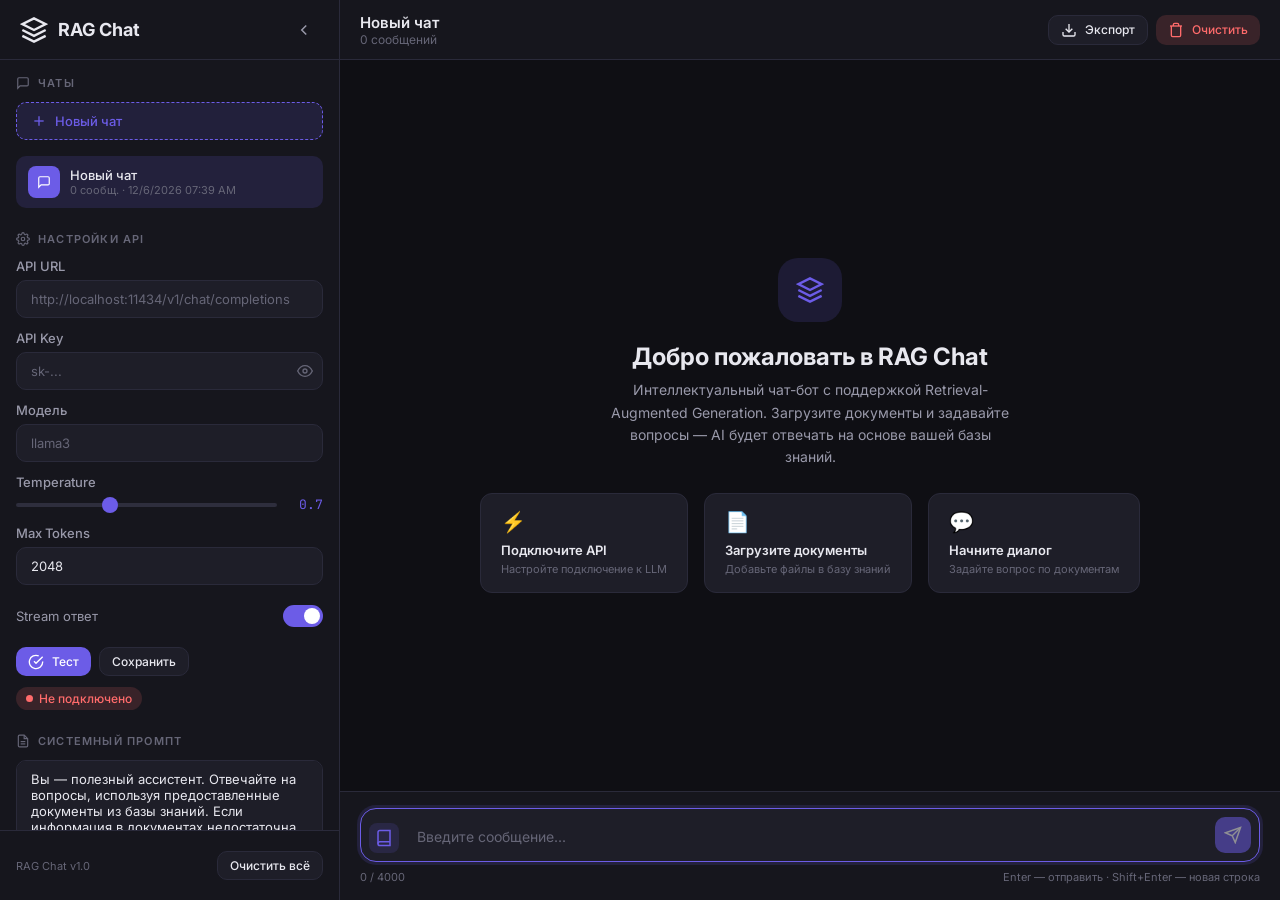
==== commit 0554fd05: "Update index.html" ====
--- a/index.html
+++ b/index.html
@@ -3,16 +3,17 @@
 <head>
     <meta charset="UTF-8">
     <meta name="viewport" content="width=device-width, initial-scale=1.0">
-    <title>LLM RAG Chat</title>
+    <title>LLM RAG Chat — полная версия</title>
     <link rel="preconnect" href="https://fonts.googleapis.com">
     <link href="https://fonts.googleapis.com/css2?family=Inter:wght@300;400;500;600;700&family=JetBrains+Mono:wght@400;500&display=swap" rel="stylesheet">
     <style>
+        /* ... (все стили из вашего исходного файла, без изменений) ... */
+        /* Я скопирую их из вашего кода, чтобы сохранить внешний вид */
         *, *::before, *::after {
             margin: 0;
             padding: 0;
             box-sizing: border-box;
         }
-
         :root {
             --bg-primary: #0f0f14;
             --bg-secondary: #16161d;
@@ -40,7 +41,6 @@
             --header-height: 60px;
             --input-height: 80px;
         }
-
         body {
             font-family: 'Inter', -apple-system, BlinkMacSystemFont, sans-serif;
             background: var(--bg-primary);
@@ -49,23 +49,10 @@
             overflow: hidden;
             display: flex;
         }
-
-        /* Scrollbar */
-        ::-webkit-scrollbar {
-            width: 6px;
-        }
-        ::-webkit-scrollbar-track {
-            background: transparent;
-        }
-        ::-webkit-scrollbar-thumb {
-            background: var(--bg-active);
-            border-radius: 3px;
-        }
-        ::-webkit-scrollbar-thumb:hover {
-            background: var(--text-muted);
-        }
-
-        /* Sidebar */
+        ::-webkit-scrollbar { width: 6px; }
+        ::-webkit-scrollbar-track { background: transparent; }
+        ::-webkit-scrollbar-thumb { background: var(--bg-active); border-radius: 3px; }
+        ::-webkit-scrollbar-thumb:hover { background: var(--text-muted); }
         .sidebar {
             width: var(--sidebar-width);
             background: var(--bg-secondary);
@@ -76,13 +63,7 @@
             z-index: 100;
             position: relative;
         }
-
-        .sidebar.collapsed {
-            transform: translateX(-100%);
-            position: absolute;
-            height: 100%;
-        }
-
+        .sidebar.collapsed { transform: translateX(-100%); position: absolute; height: 100%; }
         .sidebar-header {
             padding: 16px 20px;
             border-bottom: 1px solid var(--border-color);
@@ -91,1691 +72,693 @@
             justify-content: space-between;
             height: var(--header-height);
         }
-
-        .sidebar-logo {
-            display: flex;
-            align-items: center;
-            gap: 10px;
-            font-weight: 700;
-            font-size: 18px;
-        }
-
-        .sidebar-logo svg {
-            width: 28px;
-            height: 28px;
-        }
-
+        .sidebar-logo { display: flex; align-items: center; gap: 10px; font-weight: 700; font-size: 18px; }
+        .sidebar-logo svg { width: 28px; height: 28px; }
         .sidebar-toggle {
-            background: none;
-            border: none;
-            color: var(--text-secondary);
-            cursor: pointer;
-            padding: 6px;
-            border-radius: 8px;
-            display: flex;
-            align-items: center;
-            justify-content: center;
+            background: none; border: none; color: var(--text-secondary); cursor: pointer;
+            padding: 6px; border-radius: 8px; display: flex; align-items: center; justify-content: center;
             transition: all 0.2s;
         }
-
-        .sidebar-toggle:hover {
-            background: var(--bg-hover);
-            color: var(--text-primary);
-        }
-
-        .sidebar-content {
-            flex: 1;
-            overflow-y: auto;
-            padding: 16px;
-        }
-
-        .section {
-            margin-bottom: 24px;
-        }
-
+        .sidebar-toggle:hover { background: var(--bg-hover); color: var(--text-primary); }
+        .sidebar-content { flex: 1; overflow-y: auto; padding: 16px; }
+        .section { margin-bottom: 24px; }
         .section-title {
-            font-size: 11px;
-            font-weight: 600;
-            text-transform: uppercase;
-            letter-spacing: 1.2px;
-            color: var(--text-muted);
-            margin-bottom: 12px;
-            display: flex;
-            align-items: center;
-            gap: 8px;
-        }
-
-        .section-title svg {
-            width: 14px;
-            height: 14px;
-        }
-
-        .form-group {
-            margin-bottom: 12px;
-        }
-
-        .form-label {
-            display: block;
-            font-size: 13px;
-            font-weight: 500;
-            color: var(--text-secondary);
-            margin-bottom: 6px;
-        }
-
+            font-size: 11px; font-weight: 600; text-transform: uppercase; letter-spacing: 1.2px;
+            color: var(--text-muted); margin-bottom: 12px; display: flex; align-items: center; gap: 8px;
+        }
+        .section-title svg { width: 14px; height: 14px; }
+        .form-group { margin-bottom: 12px; }
+        .form-label { display: block; font-size: 13px; font-weight: 500; color: var(--text-secondary); margin-bottom: 6px; }
         .form-input, .form-select, .form-textarea {
-            width: 100%;
-            padding: 10px 14px;
-            background: var(--bg-tertiary);
-            border: 1px solid var(--border-color);
-            border-radius: 10px;
-            color: var(--text-primary);
-            font-family: inherit;
-            font-size: 13px;
-            transition: all 0.2s;
-            outline: none;
-        }
-
-        .form-input:focus, .form-select:focus, .form-textarea:focus {
-            border-color: var(--accent);
-            box-shadow: 0 0 0 3px var(--accent-light);
-        }
-
-        .form-input::placeholder {
-            color: var(--text-muted);
-        }
-
-        .form-select {
-            cursor: pointer;
-            appearance: none;
-            background-image: url("image/svg+xml,%3Csvg xmlns='http://www.w3.org/2000/svg' width='12' height='12' viewBox='0 0 24 24' fill='none' stroke='%23666677' stroke-width='2'%3E%3Cpath d='M6 9l6 6 6-6'/%3E%3C/svg%3E");
-            background-repeat: no-repeat;
-            background-position: right 12px center;
-            padding-right: 32px;
-        }
-
-        .form-textarea {
-            resize: vertical;
-            min-height: 60px;
-        }
-
-        .form-row {
-            display: flex;
-            gap: 10px;
-        }
-
-        .form-row .form-group {
-            flex: 1;
-        }
-
-        .input-with-icon {
-            position: relative;
-        }
-
-        .input-with-icon .form-input {
-            padding-right: 40px;
-        }
-
+            width: 100%; padding: 10px 14px; background: var(--bg-tertiary); border: 1px solid var(--border-color);
+            border-radius: 10px; color: var(--text-primary); font-family: inherit; font-size: 13px;
+            transition: all 0.2s; outline: none;
+        }
+        .form-input:focus, .form-select:focus, .form-textarea:focus { border-color: var(--accent); box-shadow: 0 0 0 3px var(--accent-light); }
+        .form-input::placeholder { color: var(--text-muted); }
+        .form-select { cursor: pointer; appearance: none; background-image: url("data:image/svg+xml,%3Csvg xmlns='http://www.w3.org/2000/svg' width='12' height='12' viewBox='0 0 24 24' fill='none' stroke='%23666677' stroke-width='2'%3E%3Cpath d='M6 9l6 6 6-6'/%3E%3C/svg%3E"); background-repeat: no-repeat; background-position: right 12px center; padding-right: 32px; }
+        .form-textarea { resize: vertical; min-height: 60px; }
+        .form-row { display: flex; gap: 10px; }
+        .form-row .form-group { flex: 1; }
+        .input-with-icon { position: relative; }
+        .input-with-icon .form-input { padding-right: 40px; }
         .input-icon-btn {
-            position: absolute;
-            right: 4px;
-            top: 50%;
-            transform: translateY(-50%);
-            background: none;
-            border: none;
-            color: var(--text-muted);
-            cursor: pointer;
-            padding: 6px;
-            border-radius: 6px;
-            display: flex;
-            align-items: center;
-            transition: all 0.2s;
-        }
-
-        .input-icon-btn:hover {
-            color: var(--text-primary);
-            background: var(--bg-hover);
-        }
-
-        .status-indicator {
-            display: inline-flex;
-            align-items: center;
-            gap: 6px;
-            font-size: 12px;
-            padding: 4px 10px;
-            border-radius: 20px;
-            font-weight: 500;
-        }
-
-        .status-dot {
-            width: 7px;
-            height: 7px;
-            border-radius: 50%;
-            animation: pulse-dot 2s infinite;
-        }
-
-        .status-connected .status-dot {
-            background: var(--success);
-        }
-        .status-connected {
-            background: var(--success-light);
-            color: var(--success);
-        }
-
-        .status-disconnected .status-dot {
-            background: var(--error);
-        }
-        .status-disconnected {
-            background: var(--error-light);
-            color: var(--error);
-        }
-
-        .status-connecting .status-dot {
-            background: var(--warning);
-        }
-        .status-connecting {
-            background: var(--warning-light);
-            color: var(--warning);
-        }
-
-        @keyframes pulse-dot {
-            0%, 100% { opacity: 1; }
-            50% { opacity: 0.4; }
-        }
-
-        /* Range Slider */
-        .range-container {
-            display: flex;
-            align-items: center;
-            gap: 10px;
-        }
-
-        .range-slider {
-            flex: 1;
-            -webkit-appearance: none;
-            height: 4px;
-            background: var(--bg-active);
-            border-radius: 2px;
-            outline: none;
-        }
-
-        .range-slider::-webkit-slider-thumb {
-            -webkit-appearance: none;
-            width: 16px;
-            height: 16px;
-            background: var(--accent);
-            border-radius: 50%;
-            cursor: pointer;
-            transition: all 0.2s;
-        }
-
-        .range-slider::-webkit-slider-thumb:hover {
-            transform: scale(1.2);
-            box-shadow: 0 0 0 4px var(--accent-light);
-        }
-
-        .range-value {
-            font-size: 13px;
-            font-family: 'JetBrains Mono', monospace;
-            color: var(--accent);
-            min-width: 36px;
-            text-align: right;
-        }
-
-        /* Toggle Switch */
-        .toggle-row {
-            display: flex;
-            align-items: center;
-            justify-content: space-between;
-            padding: 8px 0;
-        }
-
-        .toggle-label {
-            font-size: 13px;
-            color: var(--text-secondary);
-        }
-
-        .toggle-switch {
-            position: relative;
-            width: 40px;
-            height: 22px;
-            cursor: pointer;
-        }
-
-        .toggle-switch input {
-            display: none;
-        }
-
-        .toggle-slider {
-            position: absolute;
-            inset: 0;
-            background: var(--bg-active);
-            border-radius: 11px;
-            transition: all 0.3s;
-        }
-
-        .toggle-slider::after {
-            content: '';
-            position: absolute;
-            top: 3px;
-            left: 3px;
-            width: 16px;
-            height: 16px;
-            background: var(--text-secondary);
-            border-radius: 50%;
-            transition: all 0.3s;
-        }
-
-        .toggle-switch input:checked + .toggle-slider {
-            background: var(--accent);
-        }
-
-        .toggle-switch input:checked + .toggle-slider::after {
-            transform: translateX(18px);
-            background: white;
-        }
-
-        /* File Upload */
+            position: absolute; right: 4px; top: 50%; transform: translateY(-50%);
+            background: none; border: none; color: var(--text-muted); cursor: pointer; padding: 6px;
+            border-radius: 6px; display: flex; align-items: center; transition: all 0.2s;
+        }
+        .input-icon-btn:hover { color: var(--text-primary); background: var(--bg-hover); }
+        .status-indicator { display: inline-flex; align-items: center; gap: 6px; font-size: 12px; padding: 4px 10px; border-radius: 20px; font-weight: 500; }
+        .status-dot { width: 7px; height: 7px; border-radius: 50%; animation: pulse-dot 2s infinite; }
+        .status-connected .status-dot { background: var(--success); }
+        .status-connected { background: var(--success-light); color: var(--success); }
+        .status-disconnected .status-dot { background: var(--error); }
+        .status-disconnected { background: var(--error-light); color: var(--error); }
+        .status-connecting .status-dot { background: var(--warning); }
+        .status-connecting { background: var(--warning-light); color: var(--warning); }
+        @keyframes pulse-dot { 0%,100% { opacity: 1; } 50% { opacity: 0.4; } }
+        .range-container { display: flex; align-items: center; gap: 10px; }
+        .range-slider { flex: 1; -webkit-appearance: none; height: 4px; background: var(--bg-active); border-radius: 2px; outline: none; }
+        .range-slider::-webkit-slider-thumb { -webkit-appearance: none; width: 16px; height: 16px; background: var(--accent); border-radius: 50%; cursor: pointer; transition: all 0.2s; }
+        .range-slider::-webkit-slider-thumb:hover { transform: scale(1.2); box-shadow: 0 0 0 4px var(--accent-light); }
+        .range-value { font-size: 13px; font-family: 'JetBrains Mono', monospace; color: var(--accent); min-width: 36px; text-align: right; }
+        .toggle-row { display: flex; align-items: center; justify-content: space-between; padding: 8px 0; }
+        .toggle-label { font-size: 13px; color: var(--text-secondary); }
+        .toggle-switch { position: relative; width: 40px; height: 22px; cursor: pointer; }
+        .toggle-switch input { display: none; }
+        .toggle-slider { position: absolute; inset: 0; background: var(--bg-active); border-radius: 11px; transition: all 0.3s; }
+        .toggle-slider::after { content: ''; position: absolute; top: 3px; left: 3px; width: 16px; height: 16px; background: var(--text-secondary); border-radius: 50%; transition: all 0.3s; }
+        .toggle-switch input:checked + .toggle-slider { background: var(--accent); }
+        .toggle-switch input:checked + .toggle-slider::after { transform: translateX(18px); background: white; }
         .upload-zone {
-            border: 2px dashed var(--border-color);
-            border-radius: 12px;
-            padding: 20px;
-            text-align: center;
-            cursor: pointer;
-            transition: all 0.3s;
-            position: relative;
-            overflow: hidden;
-        }
-
-        .upload-zone:hover, .upload-zone.drag-over {
-            border-color: var(--accent);
-            background: var(--accent-light);
-        }
-
-        .upload-zone input[type="file"] {
-            position: absolute;
-            inset: 0;
-            opacity: 0;
-            cursor: pointer;
-        }
-
-        .upload-icon {
-            width: 40px;
-            height: 40px;
-            margin: 0 auto 8px;
-            color: var(--text-muted);
-        }
-
-        .upload-text {
-            font-size: 13px;
-            color: var(--text-secondary);
-        }
-
-        .upload-text span {
-            color: var(--accent);
-            font-weight: 500;
-        }
-
-        .upload-hint {
-            font-size: 11px;
-            color: var(--text-muted);
-            margin-top: 4px;
-        }
-
-        /* File List */
-        .file-list {
-            margin-top: 12px;
-        }
-
-        .file-item {
-            display: flex;
-            align-items: center;
-            gap: 10px;
-            padding: 8px 10px;
-            background: var(--bg-tertiary);
-            border-radius: 8px;
-            margin-bottom: 6px;
-            font-size: 12px;
-            animation: slideIn 0.3s ease;
-        }
-
-        @keyframes slideIn {
-            from { opacity: 0; transform: translateY(-8px); }
-            to { opacity: 1; transform: translateY(0); }
-        }
-
-        .file-icon {
-            width: 32px;
-            height: 32px;
-            background: var(--accent-light);
-            border-radius: 6px;
-            display: flex;
-            align-items: center;
-            justify-content: center;
-            color: var(--accent);
-            flex-shrink: 0;
-        }
-
-        .file-info {
-            flex: 1;
-            min-width: 0;
-        }
-
-        .file-name {
-            white-space: nowrap;
-            overflow: hidden;
-            text-overflow: ellipsis;
-            color: var(--text-primary);
-        }
-
-        .file-size {
-            color: var(--text-muted);
-            font-size: 11px;
-        }
-
-        .file-status {
-            font-size: 10px;
-            padding: 2px 8px;
-            border-radius: 10px;
-            font-weight: 500;
-        }
-
-        .file-status.processed {
-            background: var(--success-light);
-            color: var(--success);
-        }
-
-        .file-status.processing {
-            background: var(--warning-light);
-            color: var(--warning);
-            animation: pulse-dot 1.5s infinite;
-        }
-
-        .file-status.error {
-            background: var(--error-light);
-            color: var(--error);
-        }
-
-        .file-remove {
-            background: none;
-            border: none;
-            color: var(--text-muted);
-            cursor: pointer;
-            padding: 4px;
-            border-radius: 4px;
-            display: flex;
-            transition: all 0.2s;
-        }
-
-        .file-remove:hover {
-            color: var(--error);
-            background: var(--error-light);
-        }
-
-        /* Buttons */
+            border: 2px dashed var(--border-color); border-radius: 12px; padding: 20px; text-align: center;
+            cursor: pointer; transition: all 0.3s; position: relative; overflow: hidden;
+        }
+        .upload-zone:hover, .upload-zone.drag-over { border-color: var(--accent); background: var(--accent-light); }
+        .upload-zone input[type="file"] { position: absolute; inset: 0; opacity: 0; cursor: pointer; }
+        .upload-icon { width: 40px; height: 40px; margin: 0 auto 8px; color: var(--text-muted); }
+        .upload-text { font-size: 13px; color: var(--text-secondary); }
+        .upload-text span { color: var(--accent); font-weight: 500; }
+        .upload-hint { font-size: 11px; color: var(--text-muted); margin-top: 4px; }
+        .file-list { margin-top: 12px; }
+        .file-item { display: flex; align-items: center; gap: 10px; padding: 8px 10px; background: var(--bg-tertiary); border-radius: 8px; margin-bottom: 6px; font-size: 12px; animation: slideIn 0.3s ease; }
+        @keyframes slideIn { from { opacity: 0; transform: translateY(-8px); } to { opacity: 1; transform: translateY(0); } }
+        .file-icon { width: 32px; height: 32px; background: var(--accent-light); border-radius: 6px; display: flex; align-items: center; justify-content: center; color: var(--accent); flex-shrink: 0; }
+        .file-info { flex: 1; min-width: 0; }
+        .file-name { white-space: nowrap; overflow: hidden; text-overflow: ellipsis; color: var(--text-primary); }
+        .file-size { color: var(--text-muted); font-size: 11px; }
+        .file-status { font-size: 10px; padding: 2px 8px; border-radius: 10px; font-weight: 500; }
+        .file-status.processed { background: var(--success-light); color: var(--success); }
+        .file-status.processing { background: var(--warning-light); color: var(--warning); animation: pulse-dot 1.5s infinite; }
+        .file-status.error { background: var(--error-light); color: var(--error); }
+        .file-remove { background: none; border: none; color: var(--text-muted); cursor: pointer; padding: 4px; border-radius: 4px; display: flex; transition: all 0.2s; }
+        .file-remove:hover { color: var(--error); background: var(--error-light); }
         .btn {
-            display: inline-flex;
-            align-items: center;
-            justify-content: center;
-            gap: 8px;
-            padding: 10px 16px;
-            border-radius: 10px;
-            font-family: inherit;
-            font-size: 13px;
-            font-weight: 500;
-            cursor: pointer;
-            transition: all 0.2s;
-            border: none;
-            outline: none;
-        }
-
-        .btn svg {
-            width: 16px;
-            height: 16px;
-        }
-
-        .btn-primary {
-            background: var(--accent);
-            color: white;
-        }
-
-        .btn-primary:hover {
-            background: var(--accent-hover);
-            box-shadow: 0 4px 12px var(--accent-glow);
-        }
-
-        .btn-secondary {
-            background: var(--bg-tertiary);
-            color: var(--text-primary);
-            border: 1px solid var(--border-color);
-        }
-
-        .btn-secondary:hover {
-            background: var(--bg-hover);
-            border-color: var(--text-muted);
-        }
-
-        .btn-danger {
-            background: var(--error-light);
-            color: var(--error);
-        }
-
-        .btn-danger:hover {
-            background: var(--error);
-            color: white;
-        }
-
-        .btn-sm {
-            padding: 6px 12px;
-            font-size: 12px;
-        }
-
-        .btn-full {
-            width: 100%;
-        }
-
-        .btn:disabled {
-            opacity: 0.5;
-            cursor: not-allowed;
-        }
-
-        /* Main Area */
-        .main-area {
-            flex: 1;
-            display: flex;
-            flex-direction: column;
-            min-width: 0;
-        }
-
-        /* Chat Header */
+            display: inline-flex; align-items: center; justify-content: center; gap: 8px; padding: 10px 16px;
+            border-radius: 10px; font-family: inherit; font-size: 13px; font-weight: 500; cursor: pointer;
+            transition: all 0.2s; border: none; outline: none;
+        }
+        .btn svg { width: 16px; height: 16px; }
+        .btn-primary { background: var(--accent); color: white; }
+        .btn-primary:hover { background: var(--accent-hover); box-shadow: 0 4px 12px var(--accent-glow); }
+        .btn-secondary { background: var(--bg-tertiary); color: var(--text-primary); border: 1px solid var(--border-color); }
+        .btn-secondary:hover { background: var(--bg-hover); border-color: var(--text-muted); }
+        .btn-danger { background: var(--error-light); color: var(--error); }
+        .btn-danger:hover { background: var(--error); color: white; }
+        .btn-sm { padding: 6px 12px; font-size: 12px; }
+        .btn-full { width: 100%; }
+        .btn:disabled { opacity: 0.5; cursor: not-allowed; }
+        .main-area { flex: 1; display: flex; flex-direction: column; min-width: 0; }
         .chat-header {
-            height: var(--header-height);
-            padding: 0 20px;
-            border-bottom: 1px solid var(--border-color);
-            display: flex;
-            align-items: center;
-            justify-content: space-between;
-            background: var(--bg-secondary);
-        }
-
-        .chat-header-left {
-            display: flex;
-            align-items: center;
-            gap: 12px;
-        }
-
-        .menu-btn {
-            background: none;
-            border: none;
-            color: var(--text-secondary);
-            cursor: pointer;
-            padding: 8px;
-            border-radius: 8px;
-            display: none;
-            align-items: center;
-            justify-content: center;
-            transition: all 0.2s;
-        }
-
-        .menu-btn:hover {
-            background: var(--bg-hover);
-            color: var(--text-primary);
-        }
-
-        @media (max-width: 768px) {
-            .menu-btn {
-                display: flex;
-            }
-            .sidebar {
-                position: fixed;
-                left: 0;
-                top: 0;
-                height: 100%;
-                box-shadow: 4px 0 24px rgba(0,0,0,0.5);
-            }
-            .sidebar.collapsed {
-                transform: translateX(-100%);
-            }
-        }
-
-        .chat-title {
-            font-weight: 600;
-            font-size: 15px;
-        }
-
-        .chat-subtitle {
-            font-size: 12px;
-            color: var(--text-muted);
-        }
-
-        .chat-header-actions {
-            display: flex;
-            gap: 8px;
-        }
-
-        /* Messages */
-        .chat-messages {
-            flex: 1;
-            overflow-y: auto;
-            padding: 20px;
-            display: flex;
-            flex-direction: column;
-            gap: 16px;
-        }
-
-        .welcome-screen {
-            flex: 1;
-            display: flex;
-            flex-direction: column;
-            align-items: center;
-            justify-content: center;
-            text-align: center;
-            padding: 40px;
-        }
-
-        .welcome-icon {
-            width: 64px;
-            height: 64px;
-            background: var(--accent-light);
-            border-radius: 20px;
-            display: flex;
-            align-items: center;
-            justify-content: center;
-            margin-bottom: 20px;
-            color: var(--accent);
-        }
-
-        .welcome-title {
-            font-size: 24px;
-            font-weight: 700;
-            margin-bottom: 8px;
-        }
-
-        .welcome-desc {
-            font-size: 14px;
-            color: var(--text-secondary);
-            max-width: 400px;
-            line-height: 1.6;
-            margin-bottom: 24px;
-        }
-
-        .welcome-features {
-            display: flex;
-            gap: 16px;
-            flex-wrap: wrap;
-            justify-content: center;
-        }
-
-        .feature-card {
-            background: var(--bg-tertiary);
-            border: 1px solid var(--border-color);
-            border-radius: 12px;
-            padding: 16px 20px;
-            text-align: left;
-            min-width: 200px;
-            transition: all 0.2s;
-            cursor: pointer;
-        }
-
-        .feature-card:hover {
-            border-color: var(--accent);
-            transform: translateY(-2px);
-        }
-
-        .feature-card-icon {
-            font-size: 20px;
-            margin-bottom: 8px;
-        }
-
-        .feature-card-title {
-            font-size: 13px;
-            font-weight: 600;
-            margin-bottom: 4px;
-        }
-
-        .feature-card-desc {
-            font-size: 11px;
-            color: var(--text-muted);
-        }
-
-        /* Message Bubble */
-        .message {
-            display: flex;
-            gap: 12px;
-            max-width: 80%;
-            animation: msgIn 0.3s ease;
-        }
-
-        @keyframes msgIn {
-            from { opacity: 0; transform: translateY(12px); }
-            to { opacity: 1; transform: translateY(0); }
-        }
-
-        .message.user {
-            align-self: flex-end;
-            flex-direction: row-reverse;
-        }
-
-        .message-avatar {
-            width: 34px;
-            height: 34px;
-            border-radius: 10px;
-            display: flex;
-            align-items: center;
-            justify-content: center;
-            flex-shrink: 0;
-            font-size: 14px;
-            font-weight: 600;
-        }
-
-        .message.assistant .message-avatar {
-            background: var(--accent-light);
-            color: var(--accent);
-        }
-
-        .message.user .message-avatar {
-            background: var(--accent);
-            color: white;
-        }
-
-        .message-content {
-            display: flex;
-            flex-direction: column;
-            gap: 4px;
-        }
-
-        .message-bubble {
-            padding: 12px 16px;
-            border-radius: 16px;
-            font-size: 14px;
-            line-height: 1.6;
-            word-break: break-word;
-        }
-
-        .message.user .message-bubble {
-            background: var(--user-msg-bg);
-            color: white;
-            border-bottom-right-radius: 4px;
-        }
-
-        .message.assistant .message-bubble {
-            background: var(--bot-msg-bg);
-            border: 1px solid var(--border-color);
-            border-bottom-left-radius: 4px;
-        }
-
-        .message-bubble pre {
-            background: var(--bg-primary);
-            border: 1px solid var(--border-color);
-            border-radius: 8px;
-            padding: 12px;
-            overflow-x: auto;
-            margin: 8px 0;
-            font-family: 'JetBrains Mono', monospace;
-            font-size: 12px;
-            line-height: 1.5;
-        }
-
-        .message-bubble code {
-            font-family: 'JetBrains Mono', monospace;
-            font-size: 12px;
-            background: var(--bg-primary);
-            padding: 2px 6px;
-            border-radius: 4px;
-            border: 1px solid var(--border-color);
-        }
-
-        .message-bubble pre code {
-            background: none;
-            padding: 0;
-            border: none;
-        }
-
-        .message-bubble p {
-            margin-bottom: 8px;
-        }
-
-        .message-bubble p:last-child {
-            margin-bottom: 0;
-        }
-
-        .message-bubble ul, .message-bubble ol {
-            padding-left: 20px;
-            margin: 8px 0;
-        }
-
-        .message-bubble li {
-            margin-bottom: 4px;
-        }
-
-        .message-time {
-            font-size: 11px;
-            color: var(--text-muted);
-            padding: 0 4px;
-        }
-
-        .message.user .message-time {
-            text-align: right;
-        }
-
-        .message-actions {
-            display: flex;
-            gap: 4px;
-            opacity: 0;
-            transition: opacity 0.2s;
-        }
-
-        .message:hover .message-actions {
-            opacity: 1;
-        }
-
-        .msg-action-btn {
-            background: none;
-            border: none;
-            color: var(--text-muted);
-            cursor: pointer;
-            padding: 4px;
-            border-radius: 4px;
-            display: flex;
-            align-items: center;
-            transition: all 0.2s;
-        }
-
-        .msg-action-btn:hover {
-            color: var(--text-primary);
-            background: var(--bg-hover);
-        }
-
-        /* Sources */
-        .sources-container {
-            margin-top: 8px;
-        }
-
-        .sources-toggle {
-            display: inline-flex;
-            align-items: center;
-            gap: 6px;
-            font-size: 12px;
-            color: var(--accent);
-            cursor: pointer;
-            background: var(--accent-light);
-            padding: 4px 10px;
-            border-radius: 16px;
-            border: none;
-            font-family: inherit;
-            font-weight: 500;
-            transition: all 0.2s;
-        }
-
-        .sources-toggle:hover {
-            background: var(--accent-glow);
-        }
-
-        .sources-list {
-            margin-top: 8px;
-            display: flex;
-            flex-direction: column;
-            gap: 4px;
-        }
-
-        .source-item {
-            display: flex;
-            align-items: center;
-            gap: 8px;
-            padding: 6px 10px;
-            background: var(--bg-primary);
-            border-radius: 6px;
-            font-size: 12px;
-            color: var(--text-secondary);
-        }
-
-        .source-item svg {
-            width: 14px;
-            height: 14px;
-            color: var(--accent);
-            flex-shrink: 0;
-        }
-
-        /* Typing Indicator */
-        .typing-indicator {
-            display: flex;
-            gap: 4px;
-            padding: 8px 0;
-        }
-
-        .typing-dot {
-            width: 8px;
-            height: 8px;
-            background: var(--text-muted);
-            border-radius: 50%;
-            animation: typingBounce 1.4s infinite;
-        }
-
+            height: var(--header-height); padding: 0 20px; border-bottom: 1px solid var(--border-color);
+            display: flex; align-items: center; justify-content: space-between; background: var(--bg-secondary);
+        }
+        .chat-header-left { display: flex; align-items: center; gap: 12px; }
+        .menu-btn { background: none; border: none; color: var(--text-secondary); cursor: pointer; padding: 8px; border-radius: 8px; display: none; align-items: center; justify-content: center; transition: all 0.2s; }
+        .menu-btn:hover { background: var(--bg-hover); color: var(--text-primary); }
+        @media (max-width: 768px) { .menu-btn { display: flex; } .sidebar { position: fixed; left: 0; top: 0; height: 100%; box-shadow: 4px 0 24px rgba(0,0,0,0.5); } .sidebar.collapsed { transform: translateX(-100%); } }
+        .chat-title { font-weight: 600; font-size: 15px; }
+        .chat-subtitle { font-size: 12px; color: var(--text-muted); }
+        .chat-header-actions { display: flex; gap: 8px; }
+        .chat-messages { flex: 1; overflow-y: auto; padding: 20px; display: flex; flex-direction: column; gap: 16px; }
+        .welcome-screen { flex: 1; display: flex; flex-direction: column; align-items: center; justify-content: center; text-align: center; padding: 40px; }
+        .welcome-icon { width: 64px; height: 64px; background: var(--accent-light); border-radius: 20px; display: flex; align-items: center; justify-content: center; margin-bottom: 20px; color: var(--accent); }
+        .welcome-title { font-size: 24px; font-weight: 700; margin-bottom: 8px; }
+        .welcome-desc { font-size: 14px; color: var(--text-secondary); max-width: 400px; line-height: 1.6; margin-bottom: 24px; }
+        .welcome-features { display: flex; gap: 16px; flex-wrap: wrap; justify-content: center; }
+        .feature-card { background: var(--bg-tertiary); border: 1px solid var(--border-color); border-radius: 12px; padding: 16px 20px; text-align: left; min-width: 200px; transition: all 0.2s; cursor: pointer; }
+        .feature-card:hover { border-color: var(--accent); transform: translateY(-2px); }
+        .feature-card-icon { font-size: 20px; margin-bottom: 8px; }
+        .feature-card-title { font-size: 13px; font-weight: 600; margin-bottom: 4px; }
+        .feature-card-desc { font-size: 11px; color: var(--text-muted); }
+        .message { display: flex; gap: 12px; max-width: 80%; animation: msgIn 0.3s ease; }
+        @keyframes msgIn { from { opacity: 0; transform: translateY(12px); } to { opacity: 1; transform: translateY(0); } }
+        .message.user { align-self: flex-end; flex-direction: row-reverse; }
+        .message-avatar { width: 34px; height: 34px; border-radius: 10px; display: flex; align-items: center; justify-content: center; flex-shrink: 0; font-size: 14px; font-weight: 600; }
+        .message.assistant .message-avatar { background: var(--accent-light); color: var(--accent); }
+        .message.user .message-avatar { background: var(--accent); color: white; }
+        .message-content { display: flex; flex-direction: column; gap: 4px; }
+        .message-bubble { padding: 12px 16px; border-radius: 16px; font-size: 14px; line-height: 1.6; word-break: break-word; }
+        .message.user .message-bubble { background: var(--user-msg-bg); color: white; border-bottom-right-radius: 4px; }
+        .message.assistant .message-bubble { background: var(--bot-msg-bg); border: 1px solid var(--border-color); border-bottom-left-radius: 4px; }
+        .message-bubble pre { background: var(--bg-primary); border: 1px solid var(--border-color); border-radius: 8px; padding: 12px; overflow-x: auto; margin: 8px 0; font-family: 'JetBrains Mono', monospace; font-size: 12px; line-height: 1.5; }
+        .message-bubble code { font-family: 'JetBrains Mono', monospace; font-size: 12px; background: var(--bg-primary); padding: 2px 6px; border-radius: 4px; border: 1px solid var(--border-color); }
+        .message-bubble pre code { background: none; padding: 0; border: none; }
+        .message-bubble p { margin-bottom: 8px; }
+        .message-bubble p:last-child { margin-bottom: 0; }
+        .message-bubble ul, .message-bubble ol { padding-left: 20px; margin: 8px 0; }
+        .message-time { font-size: 11px; color: var(--text-muted); padding: 0 4px; }
+        .message.user .message-time { text-align: right; }
+        .message-actions { display: flex; gap: 4px; opacity: 0; transition: opacity 0.2s; }
+        .message:hover .message-actions { opacity: 1; }
+        .msg-action-btn { background: none; border: none; color: var(--text-muted); cursor: pointer; padding: 4px; border-radius: 4px; display: flex; align-items: center; transition: all 0.2s; }
+        .msg-action-btn:hover { color: var(--text-primary); background: var(--bg-hover); }
+        .sources-container { margin-top: 8px; }
+        .sources-toggle { display: inline-flex; align-items: center; gap: 6px; font-size: 12px; color: var(--accent); cursor: pointer; background: var(--accent-light); padding: 4px 10px; border-radius: 16px; border: none; font-family: inherit; font-weight: 500; transition: all 0.2s; }
+        .sources-toggle:hover { background: var(--accent-glow); }
+        .sources-list { margin-top: 8px; display: flex; flex-direction: column; gap: 4px; }
+        .source-item { display: flex; align-items: center; gap: 8px; padding: 6px 10px; background: var(--bg-primary); border-radius: 6px; font-size: 12px; color: var(--text-secondary); }
+        .source-item svg { width: 14px; height: 14px; color: var(--accent); flex-shrink: 0; }
+        .typing-indicator { display: flex; gap: 4px; padding: 8px 0; }
+        .typing-dot { width: 8px; height: 8px; background: var(--text-muted); border-radius: 50%; animation: typingBounce 1.4s infinite; }
         .typing-dot:nth-child(2) { animation-delay: 0.2s; }
         .typing-dot:nth-child(3) { animation-delay: 0.4s; }
-
-        @keyframes typingBounce {
-            0%, 60%, 100% { transform: translateY(0); opacity: 0.4; }
-            30% { transform: translateY(-8px); opacity: 1; }
-        }
-
-        /* Chat Input */
-        .chat-input-area {
-            padding: 16px 20px;
-            border-top: 1px solid var(--border-color);
-            background: var(--bg-secondary);
-        }
-
-        .chat-input-wrapper {
-            display: flex;
-            align-items: flex-end;
-            gap: 10px;
-            background: var(--bg-tertiary);
-            border: 1px solid var(--border-color);
-            border-radius: 16px;
-            padding: 8px;
-            transition: all 0.2s;
-        }
-
-        .chat-input-wrapper:focus-within {
-            border-color: var(--accent);
-            box-shadow: 0 0 0 3px var(--accent-light);
-        }
-
-        .chat-input {
-            flex: 1;
-            background: none;
-            border: none;
-            color: var(--text-primary);
-            font-family: inherit;
-            font-size: 14px;
-            resize: none;
-            outline: none;
-            padding: 6px 8px;
-            max-height: 120px;
-            line-height: 1.5;
-        }
-
-        .chat-input::placeholder {
-            color: var(--text-muted);
-        }
-
-        .input-actions {
-            display: flex;
-            gap: 4px;
-            align-items: center;
-        }
-
-        .send-btn {
-            width: 36px;
-            height: 36px;
-            background: var(--accent);
-            border: none;
-            border-radius: 10px;
-            color: white;
-            cursor: pointer;
-            display: flex;
-            align-items: center;
-            justify-content: center;
-            transition: all 0.2s;
-        }
-
-        .send-btn:hover {
-            background: var(--accent-hover);
-            transform: scale(1.05);
-        }
-
-        .send-btn:disabled {
-            opacity: 0.5;
-            cursor: not-allowed;
-            transform: none;
-        }
-
-        .send-btn svg {
-            width: 18px;
-            height: 18px;
-        }
-
-        .rag-toggle-btn {
-            background: none;
-            border: none;
-            color: var(--text-muted);
-            cursor: pointer;
-            padding: 6px;
-            border-radius: 8px;
-            display: flex;
-            align-items: center;
-            justify-content: center;
-            transition: all 0.2s;
-        }
-
-        .rag-toggle-btn:hover {
-            background: var(--bg-hover);
-            color: var(--text-primary);
-        }
-
-        .rag-toggle-btn.active {
-            color: var(--accent);
-            background: var(--accent-light);
-        }
-
-        .input-footer {
-            display: flex;
-            align-items: center;
-            justify-content: space-between;
-            margin-top: 8px;
-            font-size: 11px;
-            color: var(--text-muted);
-        }
-
-        .rag-status {
-            display: flex;
-            align-items: center;
-            gap: 6px;
-        }
-
-        /* Overlay */
-        .sidebar-overlay {
-            display: none;
-            position: fixed;
-            inset: 0;
-            background: rgba(0,0,0,0.5);
-            z-index: 99;
-        }
-
-        @media (max-width: 768px) {
-            .sidebar-overlay.active {
-                display: block;
-            }
-        }
-
-        /* Toast */
-        .toast-container {
-            position: fixed;
-            bottom: 20px;
-            right: 20px;
-            z-index: 1000;
-            display: flex;
-            flex-direction: column;
-            gap: 8px;
-        }
-
-        .toast {
-            display: flex;
-            align-items: center;
-            gap: 10px;
-            padding: 12px 16px;
-            background: var(--bg-tertiary);
-            border: 1px solid var(--border-color);
-            border-radius: 10px;
-            font-size: 13px;
-            box-shadow: 0 8px 24px rgba(0,0,0,0.3);
-            animation: toastIn 0.3s ease;
-            min-width: 280px;
-        }
-
-        .toast.success {
-            border-left: 3px solid var(--success);
-        }
-
-        .toast.error {
-            border-left: 3px solid var(--error);
-        }
-
-        .toast.info {
-            border-left: 3px solid var(--accent);
-        }
-
-        @keyframes toastIn {
-            from { opacity: 0; transform: translateX(20px); }
-            to { opacity: 1; transform: translateX(0); }
-        }
-
-        /* Modal */
-        .modal-overlay {
-            display: none;
-            position: fixed;
-            inset: 0;
-            background: rgba(0,0,0,0.6);
-            z-index: 200;
-            align-items: center;
-            justify-content: center;
-            backdrop-filter: blur(4px);
-        }
-
-        .modal-overlay.active {
-            display: flex;
-        }
-
-        .modal {
-            background: var(--bg-secondary);
-            border: 1px solid var(--border-color);
-            border-radius: 16px;
-            width: 90%;
-            max-width: 500px;
-            max-height: 80vh;
-            overflow-y: auto;
-            animation: modalIn 0.3s ease;
-        }
-
-        @keyframes modalIn {
-            from { opacity: 0; transform: scale(0.95) translateY(10px); }
-            to { opacity: 1; transform: scale(1) translateY(0); }
-        }
-
-        .modal-header {
-            padding: 20px;
-            border-bottom: 1px solid var(--border-color);
-            display: flex;
-            align-items: center;
-            justify-content: space-between;
-        }
-
-        .modal-title {
-            font-size: 16px;
-            font-weight: 600;
-        }
-
-        .modal-close {
-            background: none;
-            border: none;
-            color: var(--text-muted);
-            cursor: pointer;
-            padding: 6px;
-            border-radius: 8px;
-            display: flex;
-            transition: all 0.2s;
-        }
-
-        .modal-close:hover {
-            background: var(--bg-hover);
-            color: var(--text-primary);
-        }
-
-        .modal-body {
-            padding: 20px;
-        }
-
-        .modal-footer {
-            padding: 16px 20px;
-            border-top: 1px solid var(--border-color);
-            display: flex;
-            justify-content: flex-end;
-            gap: 8px;
-        }
-
-        /* System Prompt Editor */
-        .system-prompt-display {
-            background: var(--bg-primary);
-            border: 1px solid var(--border-color);
-            border-radius: 8px;
-            padding: 12px;
-            font-size: 12px;
-            color: var(--text-secondary);
-            max-height: 100px;
-            overflow-y: auto;
-            white-space: pre-wrap;
-            font-family: 'JetBrains Mono', monospace;
-        }
-
-        /* Context info */
-        .context-badge {
-            display: inline-flex;
-            align-items: center;
-            gap: 4px;
-            padding: 2px 8px;
-            background: var(--accent-light);
-            border-radius: 12px;
-            font-size: 11px;
-            color: var(--accent);
-            font-weight: 500;
-        }
-
-        /* RAG documents in sidebar */
-        .rag-docs-section {
-            margin-top: 12px;
-        }
-
-        .doc-chip {
-            display: inline-flex;
-            align-items: center;
-            gap: 4px;
-            padding: 4px 10px;
-            background: var(--bg-tertiary);
-            border: 1px solid var(--border-color);
-            border-radius: 16px;
-            font-size: 11px;
-            color: var(--text-secondary);
-            margin: 2px;
-        }
-
-        .doc-chip svg {
-            width: 12px;
-            height: 12px;
-        }
-
-        .empty-state {
-            text-align: center;
-            padding: 24px;
-            color: var(--text-muted);
-            font-size: 12px;
-        }
-
-        /* Processing animation */
-        .processing-bar {
-            height: 3px;
-            background: var(--accent);
-            border-radius: 2px;
-            animation: processingAnim 1.5s infinite;
-            margin-top: 6px;
-        }
-
-        @keyframes processingAnim {
-            0% { width: 0%; margin-left: 0; }
-            50% { width: 60%; margin-left: 20%; }
-            100% { width: 0%; margin-left: 100%; }
-        }
-
-        /* Conversation list */
-        .conversation-item {
-            display: flex;
-            align-items: center;
-            gap: 10px;
-            padding: 10px 12px;
-            border-radius: 10px;
-            cursor: pointer;
-            transition: all 0.2s;
-            margin-bottom: 2px;
-        }
-
-        .conversation-item:hover {
-            background: var(--bg-hover);
-        }
-
-        .conversation-item.active {
-            background: var(--accent-light);
-        }
-
-        .conversation-icon {
-            width: 32px;
-            height: 32px;
-            background: var(--bg-tertiary);
-            border-radius: 8px;
-            display: flex;
-            align-items: center;
-            justify-content: center;
-            color: var(--text-muted);
-            flex-shrink: 0;
-        }
-
-        .conversation-item.active .conversation-icon {
-            background: var(--accent);
-            color: white;
-        }
-
-        .conversation-info {
-            flex: 1;
-            min-width: 0;
-        }
-
-        .conversation-title {
-            font-size: 13px;
-            font-weight: 500;
-            white-space: nowrap;
-            overflow: hidden;
-            text-overflow: ellipsis;
-        }
-
-        .conversation-meta {
-            font-size: 11px;
-            color: var(--text-muted);
-        }
-
-        .conversation-delete {
-            opacity: 0;
-            background: none;
-            border: none;
-            color: var(--text-muted);
-            cursor: pointer;
-            padding: 4px;
-            border-radius: 4px;
-            display: flex;
-            transition: all 0.2s;
-        }
-
-        .conversation-item:hover .conversation-delete {
-            opacity: 1;
-        }
-
-        .conversation-delete:hover {
-            color: var(--error);
-            background: var(--error-light);
-        }
-
-        .new-chat-btn {
-            display: flex;
-            align-items: center;
-            gap: 8px;
-            padding: 10px 14px;
-            background: var(--accent-light);
-            border: 1px dashed var(--accent);
-            border-radius: 10px;
-            color: var(--accent);
-            cursor: pointer;
-            font-family: inherit;
-            font-size: 13px;
-            font-weight: 500;
-            width: 100%;
-            margin-bottom: 16px;
-            transition: all 0.2s;
-        }
-
-        .new-chat-btn:hover {
-            background: var(--accent-glow);
-        }
-
-        .sidebar-footer {
-            padding: 12px 16px;
-            border-top: 1px solid var(--border-color);
-        }
-
-        .api-status-bar {
-            display: flex;
-            align-items: center;
-            justify-content: space-between;
-            padding: 8px 0;
-        }
+        @keyframes typingBounce { 0%,60%,100% { transform: translateY(0); opacity: 0.4; } 30% { transform: translateY(-8px); opacity: 1; } }
+        .chat-input-area { padding: 16px 20px; border-top: 1px solid var(--border-color); background: var(--bg-secondary); }
+        .chat-input-wrapper { display: flex; align-items: flex-end; gap: 10px; background: var(--bg-tertiary); border: 1px solid var(--border-color); border-radius: 16px; padding: 8px; transition: all 0.2s; }
+        .chat-input-wrapper:focus-within { border-color: var(--accent); box-shadow: 0 0 0 3px var(--accent-light); }
+        .chat-input { flex: 1; background: none; border: none; color: var(--text-primary); font-family: inherit; font-size: 14px; resize: none; outline: none; padding: 6px 8px; max-height: 120px; line-height: 1.5; }
+        .chat-input::placeholder { color: var(--text-muted); }
+        .input-actions { display: flex; gap: 4px; align-items: center; }
+        .send-btn { width: 36px; height: 36px; background: var(--accent); border: none; border-radius: 10px; color: white; cursor: pointer; display: flex; align-items: center; justify-content: center; transition: all 0.2s; }
+        .send-btn:hover { background: var(--accent-hover); transform: scale(1.05); }
+        .send-btn:disabled { opacity: 0.5; cursor: not-allowed; transform: none; }
+        .send-btn svg { width: 18px; height: 18px; }
+        .rag-toggle-btn { background: none; border: none; color: var(--text-muted); cursor: pointer; padding: 6px; border-radius: 8px; display: flex; align-items: center; justify-content: center; transition: all 0.2s; }
+        .rag-toggle-btn:hover { background: var(--bg-hover); color: var(--text-primary); }
+        .rag-toggle-btn.active { color: var(--accent); background: var(--accent-light); }
+        .input-footer { display: flex; align-items: center; justify-content: space-between; margin-top: 8px; font-size: 11px; color: var(--text-muted); }
+        .rag-status { display: flex; align-items: center; gap: 6px; }
+        .sidebar-overlay { display: none; position: fixed; inset: 0; background: rgba(0,0,0,0.5); z-index: 99; }
+        @media (max-width: 768px) { .sidebar-overlay.active { display: block; } }
+        .toast-container { position: fixed; bottom: 20px; right: 20px; z-index: 1000; display: flex; flex-direction: column; gap: 8px; }
+        .toast { display: flex; align-items: center; gap: 10px; padding: 12px 16px; background: var(--bg-tertiary); border: 1px solid var(--border-color); border-radius: 10px; font-size: 13px; box-shadow: 0 8px 24px rgba(0,0,0,0.3); animation: toastIn 0.3s ease; min-width: 280px; }
+        .toast.success { border-left: 3px solid var(--success); }
+        .toast.error { border-left: 3px solid var(--error); }
+        .toast.info { border-left: 3px solid var(--accent); }
+        @keyframes toastIn { from { opacity: 0; transform: translateX(20px); } to { opacity: 1; transform: translateX(0); } }
+        .modal-overlay { display: none; position: fixed; inset: 0; background: rgba(0,0,0,0.6); z-index: 200; align-items: center; justify-content: center; backdrop-filter: blur(4px); }
+        .modal-overlay.active { display: flex; }
+        .modal { background: var(--bg-secondary); border: 1px solid var(--border-color); border-radius: 16px; width: 90%; max-width: 500px; max-height: 80vh; overflow-y: auto; animation: modalIn 0.3s ease; }
+        @keyframes modalIn { from { opacity: 0; transform: scale(0.95) translateY(10px); } to { opacity: 1; transform: scale(1) translateY(0); } }
+        .modal-header { padding: 20px; border-bottom: 1px solid var(--border-color); display: flex; align-items: center; justify-content: space-between; }
+        .modal-title { font-size: 16px; font-weight: 600; }
+        .modal-close { background: none; border: none; color: var(--text-muted); cursor: pointer; padding: 6px; border-radius: 8px; display: flex; transition: all 0.2s; }
+        .modal-close:hover { background: var(--bg-hover); color: var(--text-primary); }
+        .modal-body { padding: 20px; }
+        .modal-footer { padding: 16px 20px; border-top: 1px solid var(--border-color); display: flex; justify-content: flex-end; gap: 8px; }
+        .system-prompt-display { background: var(--bg-primary); border: 1px solid var(--border-color); border-radius: 8px; padding: 12px; font-size: 12px; color: var(--text-secondary); max-height: 100px; overflow-y: auto; white-space: pre-wrap; font-family: 'JetBrains Mono', monospace; }
+        .context-badge { display: inline-flex; align-items: center; gap: 4px; padding: 2px 8px; background: var(--accent-light); border-radius: 12px; font-size: 11px; color: var(--accent); font-weight: 500; }
+        .rag-docs-section { margin-top: 12px; }
+        .doc-chip { display: inline-flex; align-items: center; gap: 4px; padding: 4px 10px; background: var(--bg-tertiary); border: 1px solid var(--border-color); border-radius: 16px; font-size: 11px; color: var(--text-secondary); margin: 2px; }
+        .empty-state { text-align: center; padding: 24px; color: var(--text-muted); font-size: 12px; }
+        .conversation-item { display: flex; align-items: center; gap: 10px; padding: 10px 12px; border-radius: 10px; cursor: pointer; transition: all 0.2s; margin-bottom: 2px; }
+        .conversation-item:hover { background: var(--bg-hover); }
+        .conversation-item.active { background: var(--accent-light); }
+        .conversation-icon { width: 32px; height: 32px; background: var(--bg-tertiary); border-radius: 8px; display: flex; align-items: center; justify-content: center; color: var(--text-muted); flex-shrink: 0; }
+        .conversation-item.active .conversation-icon { background: var(--accent); color: white; }
+        .conversation-info { flex: 1; min-width: 0; }
+        .conversation-title { font-size: 13px; font-weight: 500; white-space: nowrap; overflow: hidden; text-overflow: ellipsis; }
+        .conversation-meta { font-size: 11px; color: var(--text-muted); }
+        .conversation-delete { opacity: 0; background: none; border: none; color: var(--text-muted); cursor: pointer; padding: 4px; border-radius: 4px; display: flex; transition: all 0.2s; }
+        .conversation-item:hover .conversation-delete { opacity: 1; }
+        .conversation-delete:hover { color: var(--error); background: var(--error-light); }
+        .new-chat-btn { display: flex; align-items: center; gap: 8px; padding: 10px 14px; background: var(--accent-light); border: 1px dashed var(--accent); border-radius: 10px; color: var(--accent); cursor: pointer; font-family: inherit; font-size: 13px; font-weight: 500; width: 100%; margin-bottom: 16px; transition: all 0.2s; }
+        .new-chat-btn:hover { background: var(--accent-glow); }
+        .sidebar-footer { padding: 12px 16px; border-top: 1px solid var(--border-color); }
+        .api-status-bar { display: flex; align-items: center; justify-content: space-between; padding: 8px 0; }
     </style>
 </head>
 <body>
-    <!-- Sidebar Overlay -->
     <div class="sidebar-overlay" id="sidebarOverlay"></div>
-
-    <!-- Sidebar -->
     <aside class="sidebar" id="sidebar">
         <div class="sidebar-header">
-            <div class="sidebar-logo">
-                <svg viewBox="0 0 24 24" fill="none" stroke="currentColor" stroke-width="2">
-                    <path d="M12 2L2 7l10 5 10-5-10-5zM2 17l10 5 10-5M2 12l10 5 10-5"/>
-                </svg>
-                RAG Chat
-            </div>
-            <button class="sidebar-toggle" onclick="toggleSidebar()" title="Скрыть панель">
-                <svg width="18" height="18" viewBox="0 0 24 24" fill="none" stroke="currentColor" stroke-width="2">
-                    <path d="M15 18l-6-6 6-6"/>
-                </svg>
-            </button>
+            <div class="sidebar-logo"><svg viewBox="0 0 24 24" fill="none" stroke="currentColor" stroke-width="2"><path d="M12 2L2 7l10 5 10-5-10-5zM2 17l10 5 10-5M2 12l10 5 10-5"/></svg>RAG Chat</div>
+            <button class="sidebar-toggle" onclick="toggleSidebar()"><svg width="18" height="18" viewBox="0 0 24 24" fill="none" stroke="currentColor" stroke-width="2"><path d="M15 18l-6-6 6-6"/></svg></button>
         </div>
-
         <div class="sidebar-content">
-            <!-- Conversations -->
-            <div class="section">
-                <div class="section-title">
-                    <svg viewBox="0 0 24 24" fill="none" stroke="currentColor" stroke-width="2"><path d="M21 15a2 2 0 01-2 2H7l-4 4V5a2 2 0 012-2h14a2 2 0 012 2z"/></svg>
-                    Чаты
-                </div>
-                <button class="new-chat-btn" onclick="newChat()">
-                    <svg width="16" height="16" viewBox="0 0 24 24" fill="none" stroke="currentColor" stroke-width="2"><line x1="12" y1="5" x2="12" y2="19"/><line x1="5" y1="12" x2="19" y2="12"/></svg>
-                    Новый чат
-                </button>
-                <div id="conversationList"></div>
-            </div>
-
-            <!-- API Settings -->
-            <div class="section">
-                <div class="section-title">
-                    <svg viewBox="0 0 24 24" fill="none" stroke="currentColor" stroke-width="2"><circle cx="12" cy="12" r="3"/><path d="M19.4 15a1.65 1.65 0 00.33 1.82l.06.06a2 2 0 010 2.83 2 2 0 01-2.83 0l-.06-.06a1.65 1.65 0 00-1.82-.33 1.65 1.65 0 00-1 1.51V21a2 2 0 01-2 2 2 2 0 01-2-2v-.09A1.65 1.65 0 009 19.4a1.65 1.65 0 00-1.82.33l-.06.06a2 2 0 01-2.83 0 2 2 0 010-2.83l.06-.06A1.65 1.65 0 004.68 15a1.65 1.65 0 00-1.51-1H3a2 2 0 01-2-2 2 2 0 012-2h.09A1.65 1.65 0 004.6 9a1.65 1.65 0 00-.33-1.82l-.06-.06a2 2 0 010-2.83 2 2 0 012.83 0l.06.06A1.65 1.65 0 009 4.68a1.65 1.65 0 001-1.51V3a2 2 0 012-2 2 2 0 012 2v.09a1.65 1.65 0 001 1.51 1.65 1.65 0 001.82-.33l.06-.06a2 2 0 012.83 0 2 2 0 010 2.83l-.06.06A1.65 1.65 0 0019.4 9a1.65 1.65 0 001.51 1H21a2 2 0 012 2 2 2 0 01-2 2h-.09a1.65 1.65 0 00-1.51 1z"/></svg>
-                    Настройки API
-                </div>
-                <div class="form-group">
-                    <label class="form-label">API URL</label>
-                    <input type="url" class="form-input" id="apiUrl" placeholder="http://localhost:11434/v1/chat/completions" value="">
-                </div>
-                <div class="form-group">
-                    <label class="form-label">API Key</label>
-                    <div class="input-with-icon">
-                        <input type="password" class="form-input" id="apiKey" placeholder="sk-..." value="">
-                        <button class="input-icon-btn" onclick="toggleKeyVisibility()" title="Показать/скрыть">
-                            <svg id="eyeIcon" width="16" height="16" viewBox="0 0 24 24" fill="none" stroke="currentColor" stroke-width="2"><path d="M1 12s4-8 11-8 11 8 11 8-4 8-11 8-11-8-11-8z"/><circle cx="12" cy="12" r="3"/></svg>
-                        </button>
-                    </div>
-                </div>
-                <div class="form-group">
-                    <label class="form-label">Модель</label>
-                    <input type="text" class="form-input" id="apiModel" placeholder="llama3" value="">
-                </div>
-                <div class="form-row">
-                    <div class="form-group">
-                        <label class="form-label">Temperature</label>
-                        <div class="range-container">
-                            <input type="range" class="range-slider" id="temperature" min="0" max="2" step="0.1" value="0.7">
-                            <span class="range-value" id="temperatureValue">0.7</span>
-                        </div>
-                    </div>
-                </div>
-                <div class="form-row">
-                    <div class="form-group">
-                        <label class="form-label">Max Tokens</label>
-                        <input type="number" class="form-input" id="maxTokens" value="2048" min="1" max="32000">
-                    </div>
-                </div>
-                <div class="toggle-row">
-                    <span class="toggle-label">Stream ответ</span>
-                    <label class="toggle-switch">
-                        <input type="checkbox" id="streamEnabled" checked>
-                        <span class="toggle-slider"></span>
-                    </label>
-                </div>
-                <div style="margin-top: 12px; display: flex; gap: 8px;">
-                    <button class="btn btn-primary btn-sm" onclick="testConnection()">
-                        <svg viewBox="0 0 24 24" fill="none" stroke="currentColor" stroke-width="2" width="14" height="14"><path d="M22 11.08V12a10 10 0 11-5.93-9.14"/><polyline points="22 4 12 14.01 9 11.01"/></svg>
-                        Тест
-                    </button>
-                    <button class="btn btn-secondary btn-sm" onclick="saveSettings()">Сохранить</button>
-                </div>
-                <div style="margin-top: 10px;">
-                    <span class="status-indicator status-disconnected" id="apiStatus">
-                        <span class="status-dot"></span>
-                        <span id="apiStatusText">Не подключено</span>
-                    </span>
-                </div>
-            </div>
-
-            <!-- System Prompt -->
-            <div class="section">
-                <div class="section-title">
-                    <svg viewBox="0 0 24 24" fill="none" stroke="currentColor" stroke-width="2"><path d="M14 2H6a2 2 0 00-2 2v16a2 2 0 002 2h12a2 2 0 002-2V8z"/><polyline points="14 2 14 8 20 8"/><line x1="16" y1="13" x2="8" y2="13"/><line x1="16" y1="17" x2="8" y2="17"/></svg>
-                    Системный промпт
-                </div>
-                <textarea class="form-textarea" id="systemPrompt" rows="4" placeholder="Вы — полезный ассистент с доступом к базе знаний...">Вы — полезный ассистент. Отвечайте на вопросы, используя предоставленные документы из базы знаний. Если информация в документах недостаточна, сообщите об этом.</textarea>
-            </div>
-
-            <!-- RAG Settings -->
-            <div class="section">
-                <div class="section-title">
-                    <svg viewBox="0 0 24 24" fill="none" stroke="currentColor" stroke-width="2"><path d="M4 19.5A2.5 2.5 0 016.5 17H20"/><path d="M6.5 2H20v20H6.5A2.5 2.5 0 014 19.5v-15A2.5 2.5 0 016.5 2z"/></svg>
-                    RAG — База знаний
-                </div>
-
-                <div class="upload-zone" id="uploadZone">
-                    <input type="file" id="fileInput" multiple accept=".txt,.md,.pdf,.csv,.json,.xml,.html">
-                    <svg class="upload-icon" viewBox="0 0 24 24" fill="none" stroke="currentColor" stroke-width="1.5"><path d="M21 15v4a2 2 0 01-2 2H5a2 2 0 01-2-2v-4"/><polyline points="17 8 12 3 7 8"/><line x1="12" y1="3" x2="12" y2="15"/></svg>
-                    <div class="upload-text"><span>Нажмите</span> или перетащите файлы</div>
-                    <div class="upload-hint">TXT, MD, PDF, CSV, JSON, XML, HTML</div>
-                </div>
-
-                <div class="rag-docs-section">
-                    <div id="fileList"></div>
-                </div>
-
-                <div style="margin-top: 12px;">
-                    <div class="form-group">
-                        <label class="form-label">Количество источников (Top K)</label>
-                        <div class="range-container">
-                            <input type="range" class="range-slider" id="topK" min="1" max="10" step="1" value="3">
-                            <span class="range-value" id="topKValue">3</span>
-                        </div>
-                    </div>
-                    <div class="form-group">
-                        <label class="form-label">Порог схожести</label>
-                        <div class="range-container">
-                            <input type="range" class="range-slider" id="similarityThreshold" min="0" max="1" step="0.05" value="0.7">
-                            <span class="range-value" id="similarityThresholdValue">0.7</span>
-                        </div>
-                    </div>
-                    <div class="toggle-row">
-                        <span class="toggle-label">Использовать RAG</span>
-                        <label class="toggle-switch">
-                            <input type="checkbox" id="ragEnabled" checked>
-                            <span class="toggle-slider"></span>
-                        </label>
-                    </div>
-                    <div class="toggle-row">
-                        <span class="toggle-label">Показывать источники</span>
-                        <label class="toggle-switch">
-                            <input type="checkbox" id="showSources" checked>
-                            <span class="toggle-slider"></span>
-                        </label>
-                    </div>
-                </div>
-            </div>
+            <div class="section"><div class="section-title"><svg viewBox="0 0 24 24" fill="none" stroke="currentColor" stroke-width="2"><path d="M21 15a2 2 0 01-2 2H7l-4 4V5a2 2 0 012-2h14a2 2 0 012 2z"/></svg>Чаты</div>
+            <button class="new-chat-btn" onclick="newChat()"><svg width="16" height="16" viewBox="0 0 24 24" fill="none" stroke="currentColor" stroke-width="2"><line x1="12" y1="5" x2="12" y2="19"/><line x1="5" y1="12" x2="19" y2="12"/></svg>Новый чат</button>
+            <div id="conversationList"></div></div>
+            <div class="section"><div class="section-title"><svg viewBox="0 0 24 24" fill="none" stroke="currentColor" stroke-width="2"><circle cx="12" cy="12" r="3"/><path d="M19.4 15a1.65 1.65 0 00.33 1.82l.06.06a2 2 0 010 2.83 2 2 0 01-2.83 0l-.06-.06a1.65 1.65 0 00-1.82-.33 1.65 1.65 0 00-1 1.51V21a2 2 0 01-2 2 2 2 0 01-2-2v-.09A1.65 1.65 0 009 19.4a1.65 1.65 0 00-1.82.33l-.06.06a2 2 0 01-2.83 0 2 2 0 010-2.83l.06-.06A1.65 1.65 0 004.68 15a1.65 1.65 0 00-1.51-1H3a2 2 0 01-2-2 2 2 0 012-2h.09A1.65 1.65 0 004.6 9a1.65 1.65 0 00-.33-1.82l-.06-.06a2 2 0 010-2.83 2 2 0 012.83 0l.06.06A1.65 1.65 0 009 4.68a1.65 1.65 0 001-1.51V3a2 2 0 012-2 2 2 0 012 2v.09a1.65 1.65 0 001 1.51 1.65 1.65 0 001.82-.33l.06-.06a2 2 0 012.83 0 2 2 0 010 2.83l-.06.06A1.65 1.65 0 0019.4 9a1.65 1.65 0 001.51 1H21a2 2 0 012 2 2 2 0 01-2 2h-.09a1.65 1.65 0 00-1.51 1z"/></svg>Настройки API</div>
+            <div class="form-group"><label class="form-label">API URL</label><input type="url" class="form-input" id="apiUrl" placeholder="http://localhost:11434/v1/chat/completions" value=""></div>
+            <div class="form-group"><label class="form-label">API Key</label><div class="input-with-icon"><input type="password" class="form-input" id="apiKey" placeholder="sk-..." value=""><button class="input-icon-btn" onclick="toggleKeyVisibility()"><svg id="eyeIcon" width="16" height="16" viewBox="0 0 24 24" fill="none" stroke="currentColor" stroke-width="2"><path d="M1 12s4-8 11-8 11 8 11 8-4 8-11 8-11-8-11-8z"/><circle cx="12" cy="12" r="3"/></svg></button></div></div>
+            <div class="form-group"><label class="form-label">Модель</label><input type="text" class="form-input" id="apiModel" placeholder="llama3" value=""></div>
+            <div class="form-row"><div class="form-group"><label class="form-label">Temperature</label><div class="range-container"><input type="range" class="range-slider" id="temperature" min="0" max="2" step="0.1" value="0.7"><span class="range-value" id="temperatureValue">0.7</span></div></div></div>
+            <div class="form-row"><div class="form-group"><label class="form-label">Max Tokens</label><input type="number" class="form-input" id="maxTokens" value="2048" min="1" max="32000"></div></div>
+            <div class="toggle-row"><span class="toggle-label">Stream ответ</span><label class="toggle-switch"><input type="checkbox" id="streamEnabled" checked><span class="toggle-slider"></span></label></div>
+            <div style="margin-top:12px;display:flex;gap:8px;"><button class="btn btn-primary btn-sm" onclick="testConnection()"><svg viewBox="0 0 24 24" fill="none" stroke="currentColor" stroke-width="2" width="14" height="14"><path d="M22 11.08V12a10 10 0 11-5.93-9.14"/><polyline points="22 4 12 14.01 9 11.01"/></svg>Тест</button><button class="btn btn-secondary btn-sm" onclick="saveSettings()">Сохранить</button></div>
+            <div style="margin-top:10px;"><span class="status-indicator status-disconnected" id="apiStatus"><span class="status-dot"></span><span id="apiStatusText">Не подключено</span></span></div></div>
+            <div class="section"><div class="section-title"><svg viewBox="0 0 24 24" fill="none" stroke="currentColor" stroke-width="2"><path d="M14 2H6a2 2 0 00-2 2v16a2 2 0 002 2h12a2 2 0 002-2V8z"/><polyline points="14 2 14 8 20 8"/><line x1="16" y1="13" x2="8" y2="13"/><line x1="16" y1="17" x2="8" y2="17"/></svg>Системный промпт</div>
+            <textarea class="form-textarea" id="systemPrompt" rows="4" placeholder="Вы — полезный ассистент с доступом к базе знаний...">Вы — полезный ассистент. Отвечайте на вопросы, используя предоставленные документы из базы знаний. Если информация в документах недостаточна, сообщите об этом.</textarea></div>
+            <div class="section"><div class="section-title"><svg viewBox="0 0 24 24" fill="none" stroke="currentColor" stroke-width="2"><path d="M4 19.5A2.5 2.5 0 016.5 17H20"/><path d="M6.5 2H20v20H6.5A2.5 2.5 0 014 19.5v-15A2.5 2.5 0 016.5 2z"/></svg>RAG — База знаний</div>
+            <div class="upload-zone" id="uploadZone"><input type="file" id="fileInput" multiple accept=".txt,.md,.pdf,.csv,.json,.xml,.html"><svg class="upload-icon" viewBox="0 0 24 24" fill="none" stroke="currentColor" stroke-width="1.5"><path d="M21 15v4a2 2 0 01-2 2H5a2 2 0 01-2-2v-4"/><polyline points="17 8 12 3 7 8"/><line x1="12" y1="3" x2="12" y2="15"/></svg><div class="upload-text"><span>Нажмите</span> или перетащите файлы</div><div class="upload-hint">TXT, MD, PDF, CSV, JSON, XML, HTML</div></div>
+            <div class="rag-docs-section"><div id="fileList"></div></div>
+            <div style="margin-top:12px;"><div class="form-group"><label class="form-label">Количество источников (Top K)</label><div class="range-container"><input type="range" class="range-slider" id="topK" min="1" max="10" step="1" value="3"><span class="range-value" id="topKValue">3</span></div></div>
+            <div class="form-group"><label class="form-label">Порог схожести</label><div class="range-container"><input type="range" class="range-slider" id="similarityThreshold" min="0" max="1" step="0.05" value="0.7"><span class="range-value" id="similarityThresholdValue">0.7</span></div></div>
+            <div class="toggle-row"><span class="toggle-label">Использовать RAG</span><label class="toggle-switch"><input type="checkbox" id="ragEnabled" checked><span class="toggle-slider"></span></label></div>
+            <div class="toggle-row"><span class="toggle-label">Показывать источники</span><label class="toggle-switch"><input type="checkbox" id="showSources" checked><span class="toggle-slider"></span></label></div></div></div>
         </div>
-
-        <div class="sidebar-footer">
-            <div class="api-status-bar">
-                <span style="font-size: 11px; color: var(--text-muted);">RAG Chat v1.0</span>
-                <button class="btn btn-sm btn-secondary" onclick="clearAllChats()">Очистить всё</button>
-            </div>
-        </div>
+        <div class="sidebar-footer"><div class="api-status-bar"><span style="font-size:11px;color:var(--text-muted);">RAG Chat v1.0</span><button class="btn btn-sm btn-secondary" onclick="clearAllChats()">Очистить всё</button></div></div>
     </aside>
-
-    <!-- Main Area -->
     <main class="main-area">
-        <!-- Chat Header -->
-        <div class="chat-header">
-            <div class="chat-header-left">
-                <button class="menu-btn" onclick="toggleSidebar()">
-                    <svg width="20" height="20" viewBox="0 0 24 24" fill="none" stroke="currentColor" stroke-width="2"><line x1="3" y1="12" x2="21" y2="12"/><line x1="3" y1="6" x2="21" y2="6"/><line x1="3" y1="18" x2="21" y2="18"/></svg>
-                </button>
-                <div>
-                    <div class="chat-title" id="chatTitle">Новый чат</div>
-                    <div class="chat-subtitle" id="chatSubtitle">Начните диалог</div>
-                </div>
-            </div>
-            <div class="chat-header-actions">
-                <button class="btn btn-sm btn-secondary" onclick="exportChat()" title="Экспорт чата">
-                    <svg width="14" height="14" viewBox="0 0 24 24" fill="none" stroke="currentColor" stroke-width="2"><path d="M21 15v4a2 2 0 01-2 2H5a2 2 0 01-2-2v-4"/><polyline points="7 10 12 15 17 10"/><line x1="12" y1="15" x2="12" y2="3"/></svg>
-                    Экспорт
-                </button>
-                <button class="btn btn-sm btn-danger" onclick="clearChat()" title="Очистить чат">
-                    <svg width="14" height="14" viewBox="0 0 24 24" fill="none" stroke="currentColor" stroke-width="2"><polyline points="3 6 5 6 21 6"/><path d="M19 6v14a2 2 0 01-2 2H7a2 2 0 01-2-2V6m3 0V4a2 2 0 012-2h4a2 2 0 012 2v2"/></svg>
-                    Очистить
-                </button>
-            </div>
-        </div>
-
-        <!-- Messages -->
-        <div class="chat-messages" id="chatMessages">
-            <div class="welcome-screen" id="welcomeScreen">
-                <div class="welcome-icon">
-                    <svg width="28" height="28" viewBox="0 0 24 24" fill="none" stroke="currentColor" stroke-width="2"><path d="M12 2L2 7l10 5 10-5-10-5zM2 17l10 5 10-5M2 12l10 5 10-5"/></svg>
-                </div>
-                <div class="welcome-title">Добро пожаловать в RAG Chat</div>
-                <div class="welcome-desc">
-                    Интеллектуальный чат-бот с поддержкой Retrieval-Augmented Generation. Загрузите документы и задавайте вопросы — AI будет отвечать на основе вашей базы знаний.
-                </div>
-                <div class="welcome-features">
-                    <div class="feature-card" onclick="document.getElementById('apiUrl').focus(); toggleSidebar();">
-                        <div class="feature-card-icon">⚡</div>
-                        <div class="feature-card-title">Подключите API</div>
-                        <div class="feature-card-desc">Настройте подключение к LLM</div>
-                    </div>
-                    <div class="feature-card" onclick="document.getElementById('fileInput').click()">
-                        <div class="feature-card-icon">📄</div>
-                        <div class="feature-card-title">Загрузите документы</div>
-                        <div class="feature-card-desc">Добавьте файлы в базу знаний</div>
-                    </div>
-                    <div class="feature-card" onclick="document.getElementById('chatInput').focus()">
-                        <div class="feature-card-icon">💬</div>
-                        <div class="feature-card-title">Начните диалог</div>
-                        <div class="feature-card-desc">Задайте вопрос по документам</div>
-                    </div>
-                </div>
-            </div>
-        </div>
-
-        <!-- Input Area -->
-        <div class="chat-input-area">
-            <div class="chat-input-wrapper">
-                <button class="rag-toggle-btn" id="ragToggleBtn" onclick="toggleRag()" title="RAG вкл/выкл">
-                    <svg width="18" height="18" viewBox="0 0 24 24" fill="none" stroke="currentColor" stroke-width="2"><path d="M4 19.5A2.5 2.5 0 016.5 17H20"/><path d="M6.5 2H20v20H6.5A2.5 2.5 0 014 19.5v-15A2.5 2.5 0 016.5 2z"/></svg>
-                </button>
-                <textarea class="chat-input" id="chatInput" placeholder="Введите сообщение..." rows="1" onkeydown="handleKeyDown(event)"></textarea>
-                <div class="input-actions">
-                    <button class="send-btn" id="sendBtn" onclick="sendMessage()" disabled>
-                        <svg viewBox="0 0 24 24" fill="none" stroke="currentColor" stroke-width="2"><line x1="22" y1="2" x2="11" y2="13"/><polygon points="22 2 15 22 11 13 2 9 22 2"/></svg>
-                    </button>
-                </div>
-            </div>
-            <div class="input-footer">
-                <div class="rag-status">
-                    <span class="context-badge" id="ragBadge" style="display:none;">
-                        <svg width="10" height="10" viewBox="0 0 24 24" fill="none" stroke="currentColor" stroke-width="2"><path d="M4 19.5A2.5 2.5 0 016.5 17H20"/><path d="M6.5 2H20v20H6.5A2.5 2.5 0 014 19.5v-15A2.5 2.5 0 016.5 2z"/></svg>
-                        RAG активен · <span id="docCount">0</span> док.
-                    </span>
-                    <span id="charCount">0 / 4000</span>
-                </div>
-                <span>Enter — отправить · Shift+Enter — новая строка</span>
-            </div>
-        </div>
+        <div class="chat-header"><div class="chat-header-left"><button class="menu-btn" onclick="toggleSidebar()"><svg width="20" height="20" viewBox="0 0 24 24" fill="none" stroke="currentColor" stroke-width="2"><line x1="3" y1="12" x2="21" y2="12"/><line x1="3" y1="6" x2="21" y2="6"/><line x1="3" y1="18" x2="21" y2="18"/></svg></button><div><div class="chat-title" id="chatTitle">Новый чат</div><div class="chat-subtitle" id="chatSubtitle">Начните диалог</div></div></div><div class="chat-header-actions"><button class="btn btn-sm btn-secondary" onclick="exportChat()"><svg width="14" height="14" viewBox="0 0 24 24" fill="none" stroke="currentColor" stroke-width="2"><path d="M21 15v4a2 2 0 01-2 2H5a2 2 0 01-2-2v-4"/><polyline points="7 10 12 15 17 10"/><line x1="12" y1="15" x2="12" y2="3"/></svg>Экспорт</button><button class="btn btn-sm btn-danger" onclick="clearChat()"><svg width="14" height="14" viewBox="0 0 24 24" fill="none" stroke="currentColor" stroke-width="2"><polyline points="3 6 5 6 21 6"/><path d="M19 6v14a2 2 0 01-2 2H7a2 2 0 01-2-2V6m3 0V4a2 2 0 012-2h4a2 2 0 012 2v2"/></svg>Очистить</button></div></div>
+        <div class="chat-messages" id="chatMessages"></div>
+        <div class="chat-input-area"><div class="chat-input-wrapper"><button class="rag-toggle-btn" id="ragToggleBtn" onclick="toggleRag()"><svg width="18" height="18" viewBox="0 0 24 24" fill="none" stroke="currentColor" stroke-width="2"><path d="M4 19.5A2.5 2.5 0 016.5 17H20"/><path d="M6.5 2H20v20H6.5A2.5 2.5 0 014 19.5v-15A2.5 2.5 0 016.5 2z"/></svg></button><textarea class="chat-input" id="chatInput" placeholder="Введите сообщение..." rows="1" onkeydown="handleKeyDown(event)"></textarea><div class="input-actions"><button class="send-btn" id="sendBtn" onclick="sendMessage()" disabled><svg viewBox="0 0 24 24" fill="none" stroke="currentColor" stroke-width="2"><line x1="22" y1="2" x2="11" y2="13"/><polygon points="22 2 15 22 11 13 2 9 22 2"/></svg></button></div></div><div class="input-footer"><div class="rag-status"><span class="context-badge" id="ragBadge" style="display:none;"><svg width="10" height="10" viewBox="0 0 24 24" fill="none" stroke="currentColor" stroke-width="2"><path d="M4 19.5A2.5 2.5 0 016.5 17H20"/><path d="M6.5 2H20v20H6.5A2.5 2.5 0 014 19.5v-15A2.5 2.5 0 016.5 2z"/></svg>RAG активен · <span id="docCount">0</span> док.</span><span id="charCount">0 / 4000</span></div><span>Enter — отправить · Shift+Enter — новая строка</span></div></div>
     </main>
-
-    <!-- Toast Container -->
     <div class="toast-container" id="toastContainer"></div>
-
-    <!-- Settings Modal -->
-    <div class="modal-overlay" id="settingsModal">
-        <div class="modal">
-            <div class="modal-header">
-                <div class="modal-title">Настройки RAG</div>
-                <button class="modal-close" onclick="closeModal('settingsModal')">
-                    <svg width="18" height="18" viewBox="0 0 24 24" fill="none" stroke="currentColor" stroke-width="2"><line x1="18" y1="6" x2="6" y2="18"/><line x1="6" y1="6" x2="18" y2="18"/></svg>
-                </button>
-            </div>
-            <div class="modal-body" id="settingsModalBody">
-            </div>
-            <div class="modal-footer">
-                <button class="btn btn-secondary" onclick="closeModal('settingsModal')">Закрыть</button>
-                <button class="btn btn-primary" onclick="closeModal('settingsModal')">Применить</button>
-            </div>
-        </div>
-    </div>
+    <div class="modal-overlay" id="settingsModal"><div class="modal"><div class="modal-header"><div class="modal-title">Настройки RAG</div><button class="modal-close" onclick="closeModal('settingsModal')"><svg width="18" height="18" viewBox="0 0 24 24" fill="none" stroke="currentColor" stroke-width="2"><line x1="18" y1="6" x2="6" y2="18"/><line x1="6" y1="6" x2="18" y2="18"/></svg></button></div><div class="modal-body" id="settingsModalBody"></div><div class="modal-footer"><button class="btn btn-secondary" onclick="closeModal('settingsModal')">Закрыть</button><button class="btn btn-primary" onclick="closeModal('settingsModal')">Применить</button></div></div></div>
 
     <script>
-        // ===== State =====
+        // ===================== ПОЛНЫЙ JAVASCRIPT =====================
         let conversations = [];
         let currentConversationId = null;
-        let uploadedFiles = [];
+        let uploadedFiles = [];   // храним загруженные документы: [{id, name, content, chunks, size}]
         let isGenerating = false;
         let abortController = null;
 
-        // ===== Init =====
-        function init() {
-            loadFromStorage();
+        // Helper: escapeHtml
+        function escapeHtml(str) {
+            if (!str) return '';
+            return str.replace(/[&<>]/g, function(m) {
+                if (m === '&') return '&amp;';
+                if (m === '<') return '&lt;';
+                if (m === '>') return '&gt;';
+                return m;
+            }).replace(/[\uD800-\uDBFF][\uDC00-\uDFFF]/g, function(c) {
+                return c;
+            });
+        }
+
+        function formatMessage(text) {
+            let html = escapeHtml(text);
+            // Базовое Markdown-like форматирование
+            html = html.replace(/\*\*(.*?)\*\*/g, '<strong>$1</strong>');
+            html = html.replace(/\*(.*?)\*/g, '<em>$1</em>');
+            html = html.replace(/`(.*?)`/g, '<code>$1</code>');
+            html = html.replace(/\n/g, '<br>');
+            // Блоки кода (упрощённо)
+            html = html.replace(/<br>```(.*?)<br>([\s\S]*?)<br>```/g, '<pre><code>$2</code></pre>');
+            return html;
+        }
+
+        function formatDate(iso) {
+            if (!iso) return '';
+            const d = new Date(iso);
+            return `${d.toLocaleDateString()} ${d.toLocaleTimeString([], {hour:'2-digit', minute:'2-digit'})}`;
+        }
+
+        function scrollToBottom() {
+            const container = document.getElementById('chatMessages');
+            if (container) container.scrollTop = container.scrollHeight;
+        }
+
+        function showToast(message, type = 'info') {
+            const container = document.getElementById('toastContainer');
+            const toast = document.createElement('div');
+            toast.className = `toast ${type}`;
+            toast.innerHTML = `<span>${escapeHtml(message)}</span>`;
+            container.appendChild(toast);
+            setTimeout(() => toast.remove(), 3000);
+        }
+
+        function copyMessage(idx) {
+            const conv = conversations.find(c => c.id === currentConversationId);
+            if (conv && conv.messages[idx]) {
+                navigator.clipboard.writeText(conv.messages[idx].content);
+                showToast('Скопировано', 'success');
+            }
+        }
+
+        async function regenerateMessage(idx) {
+            if (isGenerating) return;
+            const conv = conversations.find(c => c.id === currentConversationId);
+            if (!conv || conv.messages[idx]?.role !== 'assistant') return;
+            // Удаляем это сообщение и предыдущее user, если есть
+            if (idx > 0 && conv.messages[idx-1].role === 'user') {
+                const userMsg = conv.messages[idx-1];
+                conv.messages.splice(idx-1, 2);
+                saveToStorage();
+                renderMessages(conv.messages);
+                await sendMessageWithText(userMsg.content);
+            }
+        }
+
+        async function testConnection() {
+            const apiUrl = document.getElementById('apiUrl').value;
+            if (!apiUrl) { showToast('Укажите API URL', 'error'); return; }
+            const statusSpan = document.getElementById('apiStatus');
+            statusSpan.className = 'status-indicator status-connecting';
+            document.getElementById('apiStatusText').innerText = 'Проверка...';
+            try {
+                const response = await fetch(apiUrl, {
+                    method: 'POST',
+                    headers: { 'Content-Type': 'application/json' },
+                    body: JSON.stringify({
+                        model: document.getElementById('apiModel').value || 'llama3',
+                        messages: [{ role: 'user', content: 'ping' }],
+                        max_tokens: 1,
+                        stream: false
+                    })
+                });
+                if (response.ok) {
+                    statusSpan.className = 'status-indicator status-connected';
+                    document.getElementById('apiStatusText').innerText = 'Подключено';
+                    showToast('API доступно', 'success');
+                } else {
+                    throw new Error(`HTTP ${response.status}`);
+                }
+            } catch(e) {
+                statusSpan.className = 'status-indicator status-disconnected';
+                document.getElementById('apiStatusText').innerText = 'Ошибка';
+                showToast(`Ошибка подключения: ${e.message}`, 'error');
+            }
+        }
+
+        function saveSettings() {
+            saveToStorage();
+            showToast('Настройки сохранены', 'success');
+        }
+
+        function toggleKeyVisibility() {
+            const input = document.getElementById('apiKey');
+            input.type = input.type === 'password' ? 'text' : 'password';
+        }
+
+        function toggleSidebar() {
+            const sidebar = document.getElementById('sidebar');
+            const overlay = document.getElementById('sidebarOverlay');
+            sidebar.classList.toggle('collapsed');
+            if (sidebar.classList.contains('collapsed')) overlay.classList.add('active');
+            else overlay.classList.remove('active');
+        }
+
+        function toggleRag() {
+            const cb = document.getElementById('ragEnabled');
+            cb.checked = !cb.checked;
+            updateRagBadge();
+            updateRagToggleBtn();
+            saveToStorage();
+        }
+
+        function updateRagToggleBtn() {
+            const ragEnabled = document.getElementById('ragEnabled').checked;
+            const btn = document.getElementById('ragToggleBtn');
+            if (ragEnabled) btn.classList.add('active');
+            else btn.classList.remove('active');
+        }
+
+        function updateRagBadge() {
+            const ragEnabled = document.getElementById('ragEnabled').checked;
+            const badge = document.getElementById('ragBadge');
+            if (ragEnabled && uploadedFiles.length > 0) {
+                badge.style.display = 'inline-flex';
+                document.getElementById('docCount').innerText = uploadedFiles.length;
+            } else {
+                badge.style.display = 'none';
+            }
+        }
+
+        function closeModal(id) {
+            document.getElementById(id).classList.remove('active');
+        }
+
+        async function handleFiles(files) {
+            for (let file of files) {
+                if (uploadedFiles.some(f => f.name === file.name)) {
+                    showToast(`Файл ${file.name} уже загружен`, 'error');
+                    continue;
+                }
+                const fileId = Date.now() + '-' + file.name;
+                const fileItem = {
+                    id: fileId,
+                    name: file.name,
+                    size: file.size,
+                    status: 'processing',
+                    content: '',
+                    chunks: []
+                };
+                uploadedFiles.push(fileItem);
+                renderFileList();
+                try {
+                    let text = '';
+                    if (file.type === 'text/plain' || file.name.endsWith('.txt') || file.name.endsWith('.md') || file.name.endsWith('.csv') || file.name.endsWith('.json') || file.name.endsWith('.xml') || file.name.endsWith('.html')) {
+                        text = await file.text();
+                    } else if (file.name.endsWith('.pdf')) {
+                        // Упрощённо: читаем как текст, в реальности нужен PDF.js
+                        text = await file.text(); // не идеально, но для демо
+                        showToast(`PDF "${file.name}" извлечён как текст (упрощённо)`, 'info');
+                    } else {
+                        text = await file.text();
+                    }
+                    fileItem.content = text;
+                    // Простое разбиение на чанки (по 500 символов)
+                    const chunkSize = 500;
+                    const chunks = [];
+                    for (let i = 0; i < text.length; i += chunkSize) {
+                        chunks.push(text.substr(i, chunkSize));
+                    }
+                    fileItem.chunks = chunks;
+                    fileItem.status = 'processed';
+                    showToast(`Загружен: ${file.name} (${chunks.length} чанков)`, 'success');
+                } catch(e) {
+                    fileItem.status = 'error';
+                    showToast(`Ошибка обработки ${file.name}: ${e.message}`, 'error');
+                }
+                renderFileList();
+                updateRagBadge();
+            }
+        }
+
+        function renderFileList() {
+            const container = document.getElementById('fileList');
+            if (!uploadedFiles.length) {
+                container.innerHTML = '<div class="empty-state">Нет загруженных документов</div>';
+                return;
+            }
+            container.innerHTML = uploadedFiles.map(f => `
+                <div class="file-item">
+                    <div class="file-icon">📄</div>
+                    <div class="file-info">
+                        <div class="file-name">${escapeHtml(f.name)}</div>
+                        <div class="file-size">${(f.size/1024).toFixed(1)} KB</div>
+                    </div>
+                    <div class="file-status ${f.status}">${f.status === 'processed' ? 'Готов' : (f.status === 'processing' ? 'Обработка...' : 'Ошибка')}</div>
+                    <button class="file-remove" onclick="removeFile('${f.id}')">✕</button>
+                </div>
+            `).join('');
+        }
+
+        function removeFile(id) {
+            uploadedFiles = uploadedFiles.filter(f => f.id !== id);
+            renderFileList();
+            updateRagBadge();
+            showToast('Файл удалён', 'info');
+        }
+
+        // Поиск релевантных чанков (простой TF-IDF-like)
+        function retrieveRelevantChunks(query, topK) {
+            const queryWords = query.toLowerCase().split(/\s+/);
+            const scores = [];
+            for (let file of uploadedFiles) {
+                if (file.status !== 'processed') continue;
+                for (let idx = 0; idx < file.chunks.length; idx++) {
+                    const chunk = file.chunks[idx];
+                    let score = 0;
+                    for (let w of queryWords) {
+                        if (chunk.toLowerCase().includes(w)) score++;
+                    }
+                    scores.push({ file, chunk, score, chunkIdx: idx });
+                }
+            }
+            scores.sort((a,b) => b.score - a.score);
+            const top = scores.slice(0, topK);
+            const context = top.map(s => `[${s.file.name}] ${s.chunk}`).join('\n\n');
+            const sources = top.map(s => ({ name: s.file.name, score: s.score / queryWords.length }));
+            return { context, sources };
+        }
+
+        async function sendMessage() {
+            const input = document.getElementById('chatInput');
+            const text = input.value.trim();
+            if (!text || isGenerating) return;
+            await sendMessageWithText(text);
+        }
+
+        async function sendMessageWithText(text) {
+            const conv = conversations.find(c => c.id === currentConversationId);
+            if (!conv) return;
+            // Добавляем сообщение пользователя
+            const userMsg = { role: 'user', content: text, timestamp: new Date().toISOString() };
+            conv.messages.push(userMsg);
+            if (conv.title === 'Новый чат' && conv.messages.length === 1) {
+                conv.title = text.slice(0, 30) + (text.length > 30 ? '…' : '');
+                document.getElementById('chatTitle').textContent = conv.title;
+            }
+            saveToStorage();
+            renderMessages(conv.messages);
+            document.getElementById('chatInput').value = '';
+            document.getElementById('chatInput').style.height = 'auto';
+            document.getElementById('sendBtn').disabled = true;
+            document.getElementById('charCount').textContent = '0 / 4000';
+            // Генерация ответа
+            isGenerating = true;
+            abortController = new AbortController();
+            // Показываем индикатор печати
+            const typingId = showTypingIndicator();
+            try {
+                const systemPrompt = document.getElementById('systemPrompt').value;
+                const ragEnabled = document.getElementById('ragEnabled').checked;
+                let context = '';
+                let sources = [];
+                if (ragEnabled && uploadedFiles.length > 0) {
+                    const topK = parseInt(document.getElementById('topK').value);
+                    const retrieved = retrieveRelevantChunks(text, topK);
+                    context = retrieved.context;
+                    sources = retrieved.sources;
+                }
+                const messages = [
+                    { role: 'system', content: systemPrompt + (context ? `\n\nИспользуй следующие документы для ответа:\n${context}` : '') },
+                    ...conv.messages.map(m => ({ role: m.role, content: m.content }))
+                ];
+                const apiUrl = document.getElementById('apiUrl').value;
+                const apiKey = document.getElementById('apiKey').value;
+                const model = document.getElementById('apiModel').value || 'llama3';
+                const temperature = parseFloat(document.getElementById('temperature').value);
+                const maxTokens = parseInt(document.getElementById('maxTokens').value);
+                const stream = document.getElementById('streamEnabled').checked;
+                if (!apiUrl) {
+                    // Режим заглушки (mock)
+                    const mockResponse = `[ОФФЛАЙН] Вы сказали: "${text}".\nДля полноценной работы укажите API URL (например, http://localhost:11434/v1/chat/completions для Ollama).\n${context ? 'Найдены документы: ' + sources.map(s=>s.name).join(', ') : 'Нет загруженных документов.'}`;
+                    removeTypingIndicator(typingId);
+                    const assistantMsg = { role: 'assistant', content: mockResponse, sources, timestamp: new Date().toISOString() };
+                    conv.messages.push(assistantMsg);
+                    saveToStorage();
+                    renderMessages(conv.messages);
+                    isGenerating = false;
+                    return;
+                }
+                const requestBody = {
+                    model,
+                    messages,
+                    temperature,
+                    max_tokens: maxTokens,
+                    stream
+                };
+                const headers = { 'Content-Type': 'application/json' };
+                if (apiKey) headers['Authorization'] = `Bearer ${apiKey}`;
+                const response = await fetch(apiUrl, {
+                    method: 'POST',
+                    headers,
+                    body: JSON.stringify(requestBody),
+                    signal: abortController.signal
+                });
+                if (!response.ok) throw new Error(`HTTP ${response.status}`);
+                if (stream) {
+                    const reader = response.body.getReader();
+                    const decoder = new TextDecoder();
+                    let fullContent = '';
+                    let assistantMsgId = null;
+                    while (true) {
+                        const { done, value } = await reader.read();
+                        if (done) break;
+                        const chunk = decoder.decode(value);
+                        const lines = chunk.split('\n');
+                        for (let line of lines) {
+                            if (line.startsWith('data: ')) {
+                                const data = line.slice(6);
+                                if (data === '[DONE]') continue;
+                                try {
+                                    const parsed = JSON.parse(data);
+                                    const delta = parsed.choices?.[0]?.delta?.content || '';
+                                    if (delta) {
+                                        fullContent += delta;
+                                        if (assistantMsgId === null) {
+                                            removeTypingIndicator(typingId);
+                                            const assistantMsg = { role: 'assistant', content: fullContent, sources, timestamp: new Date().toISOString() };
+                                            conv.messages.push(assistantMsg);
+                                            assistantMsgId = conv.messages.length - 1;
+                                            renderMessages(conv.messages);
+                                        } else {
+                                            conv.messages[assistantMsgId].content = fullContent;
+                                            renderMessages(conv.messages);
+                                        }
+                                        scrollToBottom();
+                                    }
+                                } catch(e) {}
+                            }
+                        }
+                    }
+                } else {
+                    const data = await response.json();
+                    const content = data.choices?.[0]?.message?.content || 'Нет ответа от модели';
+                    removeTypingIndicator(typingId);
+                    const assistantMsg = { role: 'assistant', content, sources, timestamp: new Date().toISOString() };
+                    conv.messages.push(assistantMsg);
+                    renderMessages(conv.messages);
+                }
+            } catch(e) {
+                if (e.name !== 'AbortError') {
+                    removeTypingIndicator(typingId);
+                    showToast(`Ошибка: ${e.message}`, 'error');
+                    const assistantMsg = { role: 'assistant', content: `Ошибка: ${e.message}`, sources: [], timestamp: new Date().toISOString() };
+                    conv.messages.push(assistantMsg);
+                    renderMessages(conv.messages);
+                }
+            } finally {
+                isGenerating = false;
+                abortController = null;
+                document.getElementById('sendBtn').disabled = false;
+                saveToStorage();
+                scrollToBottom();
+            }
+        }
+
+        function showTypingIndicator() {
+            const container = document.getElementById('chatMessages');
+            const typingDiv = document.createElement('div');
+            typingDiv.className = 'message assistant';
+            typingDiv.innerHTML = `<div class="message-avatar">🤖</div><div class="message-content"><div class="typing-indicator"><div class="typing-dot"></div><div class="typing-dot"></div><div class="typing-dot"></div></div></div>`;
+            container.appendChild(typingDiv);
+            scrollToBottom();
+            return typingDiv;
+        }
+
+        function removeTypingIndicator(el) {
+            if (el && el.remove) el.remove();
+        }
+
+        function handleKeyDown(e) {
+            if (e.key === 'Enter' && !e.shiftKey) {
+                e.preventDefault();
+                sendMessage();
+            }
+        }
+
+        function exportChat() {
+            const conv = conversations.find(c => c.id === currentConversationId);
+            if (!conv) return;
+            const dataStr = JSON.stringify(conv, null, 2);
+            const blob = new Blob([dataStr], {type: 'application/json'});
+            const url = URL.createObjectURL(blob);
+            const a = document.createElement('a');
+            a.href = url;
+            a.download = `chat_${conv.id}.json`;
+            a.click();
+            URL.revokeObjectURL(url);
+            showToast('Чат экспортирован', 'success');
+        }
+
+        function clearChat() {
+            const conv = conversations.find(c => c.id === currentConversationId);
+            if (conv && conv.messages.length) {
+                conv.messages = [];
+                saveToStorage();
+                renderMessages(conv.messages);
+                showToast('Чат очищен', 'info');
+            }
+        }
+
+        function clearAllChats() {
+            if (!confirm('Удалить все чаты?')) return;
+            conversations = [];
+            currentConversationId = null;
+            newChat();
             renderConversationList();
-            updateRagBadge();
-            setupEventListeners();
-            updateRagToggleBtn();
-        }
-
-        function loadFromStorage() {
-            try {
-                const saved = localStorage.getItem('ragChat_conversations');
-                if (saved) conversations = JSON.parse(saved);
-                const settings = localStorage.getItem('ragChat_settings');
-                if (settings) {
-                    const s = JSON.parse(settings);
-                    document.getElementById('apiUrl').value = s.apiUrl || '';
-                    document.getElementById('apiKey').value = s.apiKey || '';
-                    document.getElementById('apiModel').value = s.apiModel || '';
-                    document.getElementById('temperature').value = s.temperature ?? 0.7;
-                    document.getElementById('temperatureValue').textContent = s.temperature ?? 0.7;
-                    document.getElementById('maxTokens').value = s.maxTokens ?? 2048;
-                    document.getElementById('streamEnabled').checked = s.streamEnabled ?? true;
-                    document.getElementById('systemPrompt').value = s.systemPrompt || '';
-                    document.getElementById('topK').value = s.topK ?? 3;
-                    document.getElementById('topKValue').textContent = s.topK ?? 3;
-                    document.getElementById('similarityThreshold').value = s.similarityThreshold ?? 0.7;
-                    document.getElementById('similarityThresholdValue').textContent = s.similarityThreshold ?? 0.7;
-                    document.getElementById('ragEnabled').checked = s.ragEnabled ?? true;
-                    document.getElementById('showSources').checked = s.showSources ?? true;
-                }
-                if (conversations.length > 0) {
-                    switchConversation(conversations[0].id);
-                }
-            } catch (e) {
-                console.error('Load error:', e);
-            }
-        }
-
-        function saveToStorage() {
-            try {
-                localStorage.setItem('ragChat_conversations', JSON.stringify(conversations));
-                const settings = {
-                    apiUrl: document.getElementById('apiUrl').value,
-                    apiKey: document.getElementById('apiKey').value,
-                    apiModel: document.getElementById('apiModel').value,
-                    temperature: parseFloat(document.getElementById('temperature').value),
-                    maxTokens: parseInt(document.getElementById('maxTokens').value),
-                    streamEnabled: document.getElementById('streamEnabled').checked,
-                    systemPrompt: document.getElementById('systemPrompt').value,
-                    topK: parseInt(document.getElementById('topK').value),
-                    similarityThreshold: parseFloat(document.getElementById('similarityThreshold').value),
-                    ragEnabled: document.getElementById('ragEnabled').checked,
-                    showSources: document.getElementById('showSources').checked
-                };
-                localStorage.setItem('ragChat_settings', JSON.stringify(settings));
-            } catch (e) {
-                console.error('Save error:', e);
-            }
-        }
-
-        function setupEventListeners() {
-            // Auto-resize textarea
-            const chatInput = document.getElementById('chatInput');
-            chatInput.addEventListener('input', function() {
-                this.style.height = 'auto';
-                this.style.height = Math.min(this.scrollHeight, 120) + 'px';
-                document.getElementById('sendBtn').disabled = this.value.trim() === '' || isGenerating;
-                const len = this.value.length;
-                document.getElementById('charCount').textContent = `${len} / 4000`;
-            });
-
-            // Range sliders
-            document.getElementById('temperature').addEventListener('input', function() {
-                document.getElementById('temperatureValue').textContent = this.value;
-            });
-            document.getElementById('topK').addEventListener('input', function() {
-                document.getElementById('topKValue').textContent = this.value;
-            });
-            document.getElementById('similarityThreshold').addEventListener('input', function() {
-                document.getElementById('similarityThresholdValue').textContent = this.value;
-            });
-
-            // File upload
-            const uploadZone = document.getElementById('uploadZone');
-            const fileInput = document.getElementById('fileInput');
-
-            uploadZone.addEventListener('dragover', (e) => {
-                e.preventDefault();
-                uploadZone.classList.add('drag-over');
-            });
-            uploadZone.addEventListener('dragleave', () => {
-                uploadZone.classList.remove('drag-over');
-            });
-            uploadZone.addEventListener('drop', (e) => {
-                e.preventDefault();
-                uploadZone.classList.remove('drag-over');
-                handleFiles(e.dataTransfer.files);
-            });
-            fileInput.addEventListener('change', (e) => {
-                handleFiles(e.target.files);
-                e.target.value = '';
-            });
-
-            // Sidebar overlay
-            document.getElementById('sidebarOverlay').addEventListener('click', toggleSidebar);
-
-            // Save on settings change
-            document.querySelectorAll('#sidebar input, #sidebar textarea, #sidebar select').forEach(el => {
-                el.addEventListener('change', saveToStorage);
-            });
-
-            // RAG toggle
-            document.getElementById('ragEnabled').addEventListener('change', updateRagBadge);
-            document.getElementById('ragEnabled').addEventListener('change', updateRagToggleBtn);
-        }
-
-        // ===== Conversations =====
+            saveToStorage();
+            showToast('Все чаты удалены', 'info');
+        }
+
         function newChat() {
             const conv = {
                 id: Date.now().toString(),
@@ -1805,145 +788,132 @@
             e.stopPropagation();
             conversations = conversations.filter(c => c.id !== id);
             if (currentConversationId === id) {
-                if (conversations.length > 0) {
-                    switchConversation(conversations[0].id);
-                } else {
-                    newChat();
-                }
+                if (conversations.length > 0) switchConversation(conversations[0].id);
+                else newChat();
             }
             renderConversationList();
             saveToStorage();
         }
 
-        function clearAllChats() {
-            if (!confirm('Удалить все чаты?')) return;
-            conversations = [];
-            currentConversationId = null;
-            newChat();
-            renderConversationList();
-            saveToStorage();
-            showToast('Все чаты удалены', 'info');
-        }
-
         function renderConversationList() {
             const list = document.getElementById('conversationList');
-            if (conversations.length === 0) {
+            if (!conversations.length) {
                 list.innerHTML = '<div class="empty-state">Нет активных чатов</div>';
                 return;
             }
             list.innerHTML = conversations.map(c => `
                 <div class="conversation-item ${c.id === currentConversationId ? 'active' : ''}" onclick="switchConversation('${c.id}')">
-                    <div class="conversation-icon">
-                        <svg width="14" height="14" viewBox="0 0 24 24" fill="none" stroke="currentColor" stroke-width="2"><path d="M21 15a2 2 0 01-2 2H7l-4 4V5a2 2 0 012-2h14a2 2 0 012 2z"/></svg>
-                    </div>
-                    <div class="conversation-info">
-                        <div class="conversation-title">${escapeHtml(c.title)}</div>
-                        <div class="conversation-meta">${c.messages.length} сообщ. · ${formatDate(c.createdAt)}</div>
-                    </div>
-                    <button class="conversation-delete" onclick="deleteConversation('${c.id}', event)">
-                        <svg width="14" height="14" viewBox="0 0 24 24" fill="none" stroke="currentColor" stroke-width="2"><line x1="18" y1="6" x2="6" y2="18"/><line x1="6" y1="6" x2="18" y2="18"/></svg>
-                    </button>
+                    <div class="conversation-icon"><svg width="14" height="14" viewBox="0 0 24 24" fill="none" stroke="currentColor" stroke-width="2"><path d="M21 15a2 2 0 01-2 2H7l-4 4V5a2 2 0 012-2h14a2 2 0 012 2z"/></svg></div>
+                    <div class="conversation-info"><div class="conversation-title">${escapeHtml(c.title)}</div><div class="conversation-meta">${c.messages.length} сообщ. · ${formatDate(c.createdAt)}</div></div>
+                    <button class="conversation-delete" onclick="deleteConversation('${c.id}', event)"><svg width="14" height="14" viewBox="0 0 24 24" fill="none" stroke="currentColor" stroke-width="2"><line x1="18" y1="6" x2="6" y2="18"/><line x1="6" y1="6" x2="18" y2="18"/></svg></button>
                 </div>
             `).join('');
         }
 
         function renderMessages(messages) {
             const container = document.getElementById('chatMessages');
-            const welcome = document.getElementById('welcomeScreen');
-
-            if (messages.length === 0) {
-                container.innerHTML = '';
-                container.appendChild(createWelcomeScreen());
+            if (!messages.length) {
+                container.innerHTML = `<div class="welcome-screen"><div class="welcome-icon"><svg width="28" height="28" viewBox="0 0 24 24" fill="none" stroke="currentColor" stroke-width="2"><path d="M12 2L2 7l10 5 10-5-10-5zM2 17l10 5 10-5M2 12l10 5 10-5"/></svg></div><div class="welcome-title">Добро пожаловать в RAG Chat</div><div class="welcome-desc">Интеллектуальный чат-бот с поддержкой Retrieval-Augmented Generation. Загрузите документы и задавайте вопросы — AI будет отвечать на основе вашей базы знаний.</div><div class="welcome-features"><div class="feature-card" onclick="document.getElementById('apiUrl').focus(); toggleSidebar();"><div class="feature-card-icon">⚡</div><div class="feature-card-title">Подключите API</div><div class="feature-card-desc">Настройте подключение к LLM</div></div><div class="feature-card" onclick="document.getElementById('fileInput').click()"><div class="feature-card-icon">📄</div><div class="feature-card-title">Загрузите документы</div><div class="feature-card-desc">Добавьте файлы в базу знаний</div></div><div class="feature-card" onclick="document.getElementById('chatInput').focus()"><div class="feature-card-icon">💬</div><div class="feature-card-title">Начните диалог</div><div class="feature-card-desc">Задайте вопрос по документам</div></div></div></div>`;
                 return;
             }
-
-            container.innerHTML = messages.map((m, i) => createMessageHTML(m, i)).join('');
+            container.innerHTML = messages.map((m, idx) => {
+                const time = new Date(m.timestamp).toLocaleTimeString('ru-RU', { hour:'2-digit', minute:'2-digit' });
+                const isUser = m.role === 'user';
+                const avatar = isUser ? '👤' : '🤖';
+                let sourcesHtml = '';
+                if (!isUser && m.sources && m.sources.length && document.getElementById('showSources').checked) {
+                    sourcesHtml = `<div class="sources-container"><button class="sources-toggle" onclick="this.nextElementSibling.style.display = this.nextElementSibling.style.display === 'none' ? 'flex' : 'none'"><svg width="12" height="12" viewBox="0 0 24 24" fill="none" stroke="currentColor" stroke-width="2"><path d="M4 19.5A2.5 2.5 0 016.5 17H20"/><path d="M6.5 2H20v20H6.5A2.5 2.5 0 014 19.5v-15A2.5 2.5 0 016.5 2z"/></svg>Источники (${m.sources.length})</button><div class="sources-list" style="display:none;">${m.sources.map(s => `<div class="source-item"><svg viewBox="0 0 24 24" fill="none" stroke="currentColor" stroke-width="2"><path d="M14 2H6a2 2 0 00-2 2v16a2 2 0 002 2h12a2 2 0 002-2V8z"/><polyline points="14 2 14 8 20 8"/></svg><span>${escapeHtml(s.name)}${s.score ? ` · ${(s.score * 100).toFixed(0)}%` : ''}</span></div>`).join('')}</div></div>`;
+                }
+                return `<div class="message ${isUser ? 'user' : 'assistant'}"><div class="message-avatar">${avatar}</div><div class="message-content"><div class="message-bubble">${formatMessage(m.content)}</div>${sourcesHtml}<div style="display:flex;align-items:center;justify-content:space-between;"><span class="message-time">${time}</span><div class="message-actions">${!isUser ? `<button class="msg-action-btn" onclick="copyMessage(${idx})"><svg width="14" height="14" viewBox="0 0 24 24" fill="none" stroke="currentColor" stroke-width="2"><rect x="9" y="9" width="13" height="13" rx="2" ry="2"/><path d="M5 15H4a2 2 0 01-2-2V4a2 2 0 012-2h9a2 2 0 012 2v1"/></svg></button>` : ''}<button class="msg-action-btn" onclick="regenerateMessage(${idx})"><svg width="14" height="14" viewBox="0 0 24 24" fill="none" stroke="currentColor" stroke-width="2"><polyline points="23 4 23 10 17 10"/><path d="M20.49 15a9 9 0 11-2.12-9.36L23 10"/></svg></button></div></div></div></div>`;
+            }).join('');
             scrollToBottom();
         }
 
-        function createWelcomeScreen() {
-            const div = document.createElement('div');
-            div.className = 'welcome-screen';
-            div.id = 'welcomeScreen';
-            div.innerHTML = `
-                <div class="welcome-icon">
-                    <svg width="28" height="28" viewBox="0 0 24 24" fill="none" stroke="currentColor" stroke-width="2"><path d="M12 2L2 7l10 5 10-5-10-5zM2 17l10 5 10-5M2 12l10 5 10-5"/></svg>
-                </div>
-                <div class="welcome-title">Добро пожаловать в RAG Chat</div>
-                <div class="welcome-desc">
-                    Интеллектуальный чат-бот с поддержкой Retrieval-Augmented Generation. Загрузите документы и задавайте вопросы — AI будет отвечать на основе вашей базы знаний.
-                </div>
-                <div class="welcome-features">
-                    <div class="feature-card" onclick="document.getElementById('apiUrl').focus(); toggleSidebar();">
-                        <div class="feature-card-icon">⚡</div>
-                        <div class="feature-card-title">Подключите API</div>
-                        <div class="feature-card-desc">Настройте подключение к LLM</div>
-                    </div>
-                    <div class="feature-card" onclick="document.getElementById('fileInput').click()">
-                        <div class="feature-card-icon">📄</div>
-                        <div class="feature-card-title">Загрузите документы</div>
-                        <div class="feature-card-desc">Добавьте файлы в базу знаний</div>
-                    </div>
-                    <div class="feature-card" onclick="document.getElementById('chatInput').focus()">
-                        <div class="feature-card-icon">💬</div>
-                        <div class="feature-card-title">Начните диалог</div>
-                        <div class="feature-card-desc">Задайте вопрос по документам</div>
-                    </div>
-                </div>
-            `;
-            return div;
-        }
-
-        function createMessageHTML(msg, index) {
-            const time = new Date(msg.timestamp).toLocaleTimeString('ru-RU', { hour: '2-digit', minute: '2-digit' });
-            const isUser = msg.role === 'user';
-            const avatar = isUser ? '👤' : '🤖';
-            const cls = isUser ? 'user' : 'assistant';
-
-            let sourcesHtml = '';
-            if (!isUser && msg.sources && msg.sources.length > 0 && document.getElementById('showSources').checked) {
-                sourcesHtml = `
-                    <div class="sources-container">
-                        <button class="sources-toggle" onclick="this.nextElementSibling.style.display = this.nextElementSibling.style.display === 'none' ? 'flex' : 'none'">
-                            <svg width="12" height="12" viewBox="0 0 24 24" fill="none" stroke="currentColor" stroke-width="2"><path d="M4 19.5A2.5 2.5 0 016.5 17H20"/><path d="M6.5 2H20v20H6.5A2.5 2.5 0 014 19.5v-15A2.5 2.5 0 016.5 2z"/></svg>
-                            Источники (${msg.sources.length})
-                        </button>
-                        <div class="sources-list" style="display:none;">
-                            ${msg.sources.map(s => `
-                                <div class="source-item">
-                                    <svg viewBox="0 0 24 24" fill="none" stroke="currentColor" stroke-width="2"><path d="M14 2H6a2 2 0 00-2 2v16a2 2 0 002 2h12a2 2 0 002-2V8z"/><polyline points="14 2 14 8 20 8"/></svg>
-                                    <span>${escapeHtml(s.name)}${s.score ? ` · ${(s.score * 100).toFixed(0)}%` : ''}</span>
-                                </div>
-                            `).join('')}
-                        </div>
-                    </div>
-                `;
-            }
-
-            return `
-                <div class="message ${cls}">
-                    <div class="message-avatar">${avatar}</div>
-                    <div class="message-content">
-                        <div class="message-bubble">${formatMessage(msg.content)}</div>
-                        ${sourcesHtml}
-                        <div style="display:flex;align-items:center;justify-content:space-between;">
-                            <span class="message-time">${time}</span>
-                            <div class="message-actions">
-                                ${!isUser ? `<button class="msg-action-btn" onclick="copyMessage(${index})" title="Копировать">
-                                    <svg width="14" height="14" viewBox="0 0 24 24" fill="none" stroke="currentColor" stroke-width="2"><rect x="9" y="9" width="13" height="13" rx="2" ry="2"/><path d="M5 15H4a2 2 0 01-2-2V4a2 2 0 012-2h9a2 2 0 012 2v1"/></svg>
-                                </button>` : ''}
-                                <button class="msg-action-btn" onclick="regenerateMessage(${index})" title="Повторить">
-                                    <svg width="14" height="14" viewBox="0 0 24 24" fill="none" stroke="currentColor" stroke-width="2"><polyline points="23 4 23 10 17 10"/><path d="M20.49 15a9 9 0 11-2.12-9.36L23 10"/></svg>
-                                </button>
-                            </div>
-                        </div>
-                    </div>
-                </div>
-            `;
-        }
-
-        function formatMessage(text) {
-            // Simple markdown-like formatting
-            let html = escapeHtml(text);
-            // Code blocks
-            html = html.replace(/
+        function saveToStorage() {
+            localStorage.setItem('ragChat_conversations', JSON.stringify(conversations));
+            const settings = {
+                apiUrl: document.getElementById('apiUrl').value,
+                apiKey: document.getElementById('apiKey').value,
+                apiModel: document.getElementById('apiModel').value,
+                temperature: parseFloat(document.getElementById('temperature').value),
+                maxTokens: parseInt(document.getElementById('maxTokens').value),
+                streamEnabled: document.getElementById('streamEnabled').checked,
+                systemPrompt: document.getElementById('systemPrompt').value,
+                topK: parseInt(document.getElementById('topK').value),
+                similarityThreshold: parseFloat(document.getElementById('similarityThreshold').value),
+                ragEnabled: document.getElementById('ragEnabled').checked,
+                showSources: document.getElementById('showSources').checked
+            };
+            localStorage.setItem('ragChat_settings', JSON.stringify(settings));
+        }
+
+        function loadFromStorage() {
+            const saved = localStorage.getItem('ragChat_conversations');
+            if (saved) conversations = JSON.parse(saved);
+            const settings = localStorage.getItem('ragChat_settings');
+            if (settings) {
+                const s = JSON.parse(settings);
+                document.getElementById('apiUrl').value = s.apiUrl || '';
+                document.getElementById('apiKey').value = s.apiKey || '';
+                document.getElementById('apiModel').value = s.apiModel || '';
+                document.getElementById('temperature').value = s.temperature ?? 0.7;
+                document.getElementById('temperatureValue').innerText = s.temperature ?? 0.7;
+                document.getElementById('maxTokens').value = s.maxTokens ?? 2048;
+                document.getElementById('streamEnabled').checked = s.streamEnabled ?? true;
+                document.getElementById('systemPrompt').value = s.systemPrompt || '';
+                document.getElementById('topK').value = s.topK ?? 3;
+                document.getElementById('topKValue').innerText = s.topK ?? 3;
+                document.getElementById('similarityThreshold').value = s.similarityThreshold ?? 0.7;
+                document.getElementById('similarityThresholdValue').innerText = s.similarityThreshold ?? 0.7;
+                document.getElementById('ragEnabled').checked = s.ragEnabled ?? true;
+                document.getElementById('showSources').checked = s.showSources ?? true;
+            }
+            // Загруженные файлы не хранятся в localStorage (слишком много), поэтому при перезагрузке они пропадают — это нормально для демо
+            uploadedFiles = [];
+            renderFileList();
+            updateRagBadge();
+            updateRagToggleBtn();
+            if (conversations.length === 0) newChat();
+            else switchConversation(conversations[0].id);
+        }
+
+        function init() {
+            loadFromStorage();
+            setupEventListeners();
+            renderConversationList();
+        }
+
+        function setupEventListeners() {
+            const tempSlider = document.getElementById('temperature');
+            const tempVal = document.getElementById('temperatureValue');
+            tempSlider.addEventListener('input', () => { tempVal.textContent = tempSlider.value; saveToStorage(); });
+            const topKSlider = document.getElementById('topK');
+            const topKVal = document.getElementById('topKValue');
+            topKSlider.addEventListener('input', () => { topKVal.textContent = topKSlider.value; saveToStorage(); });
+            const simSlider = document.getElementById('similarityThreshold');
+            const simVal = document.getElementById('similarityThresholdValue');
+            simSlider.addEventListener('input', () => { simVal.textContent = simSlider.value; saveToStorage(); });
+            const ragCb = document.getElementById('ragEnabled');
+            ragCb.addEventListener('change', () => { updateRagBadge(); updateRagToggleBtn(); saveToStorage(); });
+            const showSourcesCb = document.getElementById('showSources');
+            showSourcesCb.addEventListener('change', () => { if (currentConversationId) renderMessages(conversations.find(c=>c.id===currentConversationId).messages); });
+            const chatInput = document.getElementById('chatInput');
+            chatInput.addEventListener('input', function() {
+                this.style.height = 'auto';
+                this.style.height = Math.min(this.scrollHeight, 120) + 'px';
+                document.getElementById('sendBtn').disabled = this.value.trim() === '' || isGenerating;
+                document.getElementById('charCount').innerText = `${this.value.length} / 4000`;
+            });
+            const uploadZone = document.getElementById('uploadZone');
+            const fileInput = document.getElementById('fileInput');
+            uploadZone.addEventListener('dragover', e => { e.preventDefault(); uploadZone.classList.add('drag-over'); });
+            uploadZone.addEventListener('dragleave', () => { uploadZone.classList.remove('drag-over'); });
+            uploadZone.addEventListener('drop', e => { e.preventDefault(); uploadZone.classList.remove('drag-over'); handleFiles(e.dataTransfer.files); });
+            fileInput.addEventListener('change', e => { handleFiles(e.target.files); fileInput.value = ''; });
+            document.getElementById('sidebarOverlay').addEventListener('click', toggleSidebar);
+        }
+
+        init();
+    </script>
+</body>
+</html>
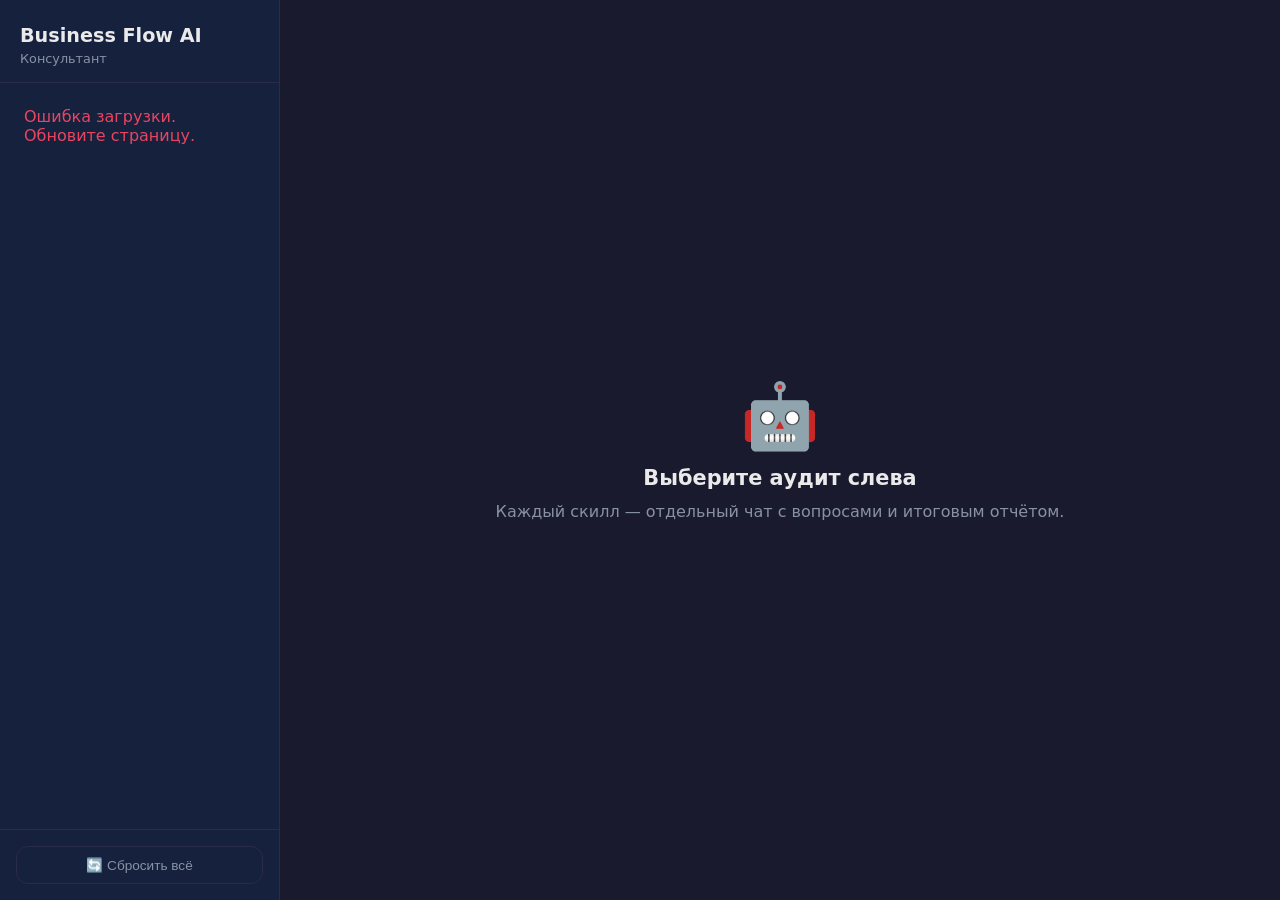
==== commit 02f28fc6: "Rename Qwen_html_20260720_pkvt6to46.html to index.html" ====
--- a/index.html
+++ b/index.html
@@ -1,919 +1,60 @@
 <!DOCTYPE html>
 <html lang="ru">
 <head>
-    <meta charset="UTF-8">
-    <meta name="viewport" content="width=device-width, initial-scale=1.0">
-    <title>LLM RAG Chat — полная версия</title>
-    <link rel="preconnect" href="https://fonts.googleapis.com">
-    <link href="https://fonts.googleapis.com/css2?family=Inter:wght@300;400;500;600;700&family=JetBrains+Mono:wght@400;500&display=swap" rel="stylesheet">
-    <style>
-        /* ... (все стили из вашего исходного файла, без изменений) ... */
-        /* Я скопирую их из вашего кода, чтобы сохранить внешний вид */
-        *, *::before, *::after {
-            margin: 0;
-            padding: 0;
-            box-sizing: border-box;
-        }
-        :root {
-            --bg-primary: #0f0f14;
-            --bg-secondary: #16161d;
-            --bg-tertiary: #1e1e28;
-            --bg-hover: #262632;
-            --bg-active: #2e2e3d;
-            --border-color: #2a2a3a;
-            --border-focus: #6c5ce7;
-            --text-primary: #e8e8ef;
-            --text-secondary: #9999aa;
-            --text-muted: #666677;
-            --accent: #6c5ce7;
-            --accent-hover: #7c6cf7;
-            --accent-light: rgba(108, 92, 231, 0.15);
-            --accent-glow: rgba(108, 92, 231, 0.3);
-            --success: #00d68f;
-            --success-light: rgba(0, 214, 143, 0.15);
-            --warning: #ffaa00;
-            --warning-light: rgba(255, 170, 0, 0.15);
-            --error: #ff6b6b;
-            --error-light: rgba(255, 107, 107, 0.15);
-            --user-msg-bg: linear-gradient(135deg, #6c5ce7, #5a4bd1);
-            --bot-msg-bg: #1e1e28;
-            --sidebar-width: 340px;
-            --header-height: 60px;
-            --input-height: 80px;
-        }
-        body {
-            font-family: 'Inter', -apple-system, BlinkMacSystemFont, sans-serif;
-            background: var(--bg-primary);
-            color: var(--text-primary);
-            height: 100vh;
-            overflow: hidden;
-            display: flex;
-        }
-        ::-webkit-scrollbar { width: 6px; }
-        ::-webkit-scrollbar-track { background: transparent; }
-        ::-webkit-scrollbar-thumb { background: var(--bg-active); border-radius: 3px; }
-        ::-webkit-scrollbar-thumb:hover { background: var(--text-muted); }
-        .sidebar {
-            width: var(--sidebar-width);
-            background: var(--bg-secondary);
-            border-right: 1px solid var(--border-color);
-            display: flex;
-            flex-direction: column;
-            transition: transform 0.3s cubic-bezier(0.4, 0, 0.2, 1);
-            z-index: 100;
-            position: relative;
-        }
-        .sidebar.collapsed { transform: translateX(-100%); position: absolute; height: 100%; }
-        .sidebar-header {
-            padding: 16px 20px;
-            border-bottom: 1px solid var(--border-color);
-            display: flex;
-            align-items: center;
-            justify-content: space-between;
-            height: var(--header-height);
-        }
-        .sidebar-logo { display: flex; align-items: center; gap: 10px; font-weight: 700; font-size: 18px; }
-        .sidebar-logo svg { width: 28px; height: 28px; }
-        .sidebar-toggle {
-            background: none; border: none; color: var(--text-secondary); cursor: pointer;
-            padding: 6px; border-radius: 8px; display: flex; align-items: center; justify-content: center;
-            transition: all 0.2s;
-        }
-        .sidebar-toggle:hover { background: var(--bg-hover); color: var(--text-primary); }
-        .sidebar-content { flex: 1; overflow-y: auto; padding: 16px; }
-        .section { margin-bottom: 24px; }
-        .section-title {
-            font-size: 11px; font-weight: 600; text-transform: uppercase; letter-spacing: 1.2px;
-            color: var(--text-muted); margin-bottom: 12px; display: flex; align-items: center; gap: 8px;
-        }
-        .section-title svg { width: 14px; height: 14px; }
-        .form-group { margin-bottom: 12px; }
-        .form-label { display: block; font-size: 13px; font-weight: 500; color: var(--text-secondary); margin-bottom: 6px; }
-        .form-input, .form-select, .form-textarea {
-            width: 100%; padding: 10px 14px; background: var(--bg-tertiary); border: 1px solid var(--border-color);
-            border-radius: 10px; color: var(--text-primary); font-family: inherit; font-size: 13px;
-            transition: all 0.2s; outline: none;
-        }
-        .form-input:focus, .form-select:focus, .form-textarea:focus { border-color: var(--accent); box-shadow: 0 0 0 3px var(--accent-light); }
-        .form-input::placeholder { color: var(--text-muted); }
-        .form-select { cursor: pointer; appearance: none; background-image: url("data:image/svg+xml,%3Csvg xmlns='http://www.w3.org/2000/svg' width='12' height='12' viewBox='0 0 24 24' fill='none' stroke='%23666677' stroke-width='2'%3E%3Cpath d='M6 9l6 6 6-6'/%3E%3C/svg%3E"); background-repeat: no-repeat; background-position: right 12px center; padding-right: 32px; }
-        .form-textarea { resize: vertical; min-height: 60px; }
-        .form-row { display: flex; gap: 10px; }
-        .form-row .form-group { flex: 1; }
-        .input-with-icon { position: relative; }
-        .input-with-icon .form-input { padding-right: 40px; }
-        .input-icon-btn {
-            position: absolute; right: 4px; top: 50%; transform: translateY(-50%);
-            background: none; border: none; color: var(--text-muted); cursor: pointer; padding: 6px;
-            border-radius: 6px; display: flex; align-items: center; transition: all 0.2s;
-        }
-        .input-icon-btn:hover { color: var(--text-primary); background: var(--bg-hover); }
-        .status-indicator { display: inline-flex; align-items: center; gap: 6px; font-size: 12px; padding: 4px 10px; border-radius: 20px; font-weight: 500; }
-        .status-dot { width: 7px; height: 7px; border-radius: 50%; animation: pulse-dot 2s infinite; }
-        .status-connected .status-dot { background: var(--success); }
-        .status-connected { background: var(--success-light); color: var(--success); }
-        .status-disconnected .status-dot { background: var(--error); }
-        .status-disconnected { background: var(--error-light); color: var(--error); }
-        .status-connecting .status-dot { background: var(--warning); }
-        .status-connecting { background: var(--warning-light); color: var(--warning); }
-        @keyframes pulse-dot { 0%,100% { opacity: 1; } 50% { opacity: 0.4; } }
-        .range-container { display: flex; align-items: center; gap: 10px; }
-        .range-slider { flex: 1; -webkit-appearance: none; height: 4px; background: var(--bg-active); border-radius: 2px; outline: none; }
-        .range-slider::-webkit-slider-thumb { -webkit-appearance: none; width: 16px; height: 16px; background: var(--accent); border-radius: 50%; cursor: pointer; transition: all 0.2s; }
-        .range-slider::-webkit-slider-thumb:hover { transform: scale(1.2); box-shadow: 0 0 0 4px var(--accent-light); }
-        .range-value { font-size: 13px; font-family: 'JetBrains Mono', monospace; color: var(--accent); min-width: 36px; text-align: right; }
-        .toggle-row { display: flex; align-items: center; justify-content: space-between; padding: 8px 0; }
-        .toggle-label { font-size: 13px; color: var(--text-secondary); }
-        .toggle-switch { position: relative; width: 40px; height: 22px; cursor: pointer; }
-        .toggle-switch input { display: none; }
-        .toggle-slider { position: absolute; inset: 0; background: var(--bg-active); border-radius: 11px; transition: all 0.3s; }
-        .toggle-slider::after { content: ''; position: absolute; top: 3px; left: 3px; width: 16px; height: 16px; background: var(--text-secondary); border-radius: 50%; transition: all 0.3s; }
-        .toggle-switch input:checked + .toggle-slider { background: var(--accent); }
-        .toggle-switch input:checked + .toggle-slider::after { transform: translateX(18px); background: white; }
-        .upload-zone {
-            border: 2px dashed var(--border-color); border-radius: 12px; padding: 20px; text-align: center;
-            cursor: pointer; transition: all 0.3s; position: relative; overflow: hidden;
-        }
-        .upload-zone:hover, .upload-zone.drag-over { border-color: var(--accent); background: var(--accent-light); }
-        .upload-zone input[type="file"] { position: absolute; inset: 0; opacity: 0; cursor: pointer; }
-        .upload-icon { width: 40px; height: 40px; margin: 0 auto 8px; color: var(--text-muted); }
-        .upload-text { font-size: 13px; color: var(--text-secondary); }
-        .upload-text span { color: var(--accent); font-weight: 500; }
-        .upload-hint { font-size: 11px; color: var(--text-muted); margin-top: 4px; }
-        .file-list { margin-top: 12px; }
-        .file-item { display: flex; align-items: center; gap: 10px; padding: 8px 10px; background: var(--bg-tertiary); border-radius: 8px; margin-bottom: 6px; font-size: 12px; animation: slideIn 0.3s ease; }
-        @keyframes slideIn { from { opacity: 0; transform: translateY(-8px); } to { opacity: 1; transform: translateY(0); } }
-        .file-icon { width: 32px; height: 32px; background: var(--accent-light); border-radius: 6px; display: flex; align-items: center; justify-content: center; color: var(--accent); flex-shrink: 0; }
-        .file-info { flex: 1; min-width: 0; }
-        .file-name { white-space: nowrap; overflow: hidden; text-overflow: ellipsis; color: var(--text-primary); }
-        .file-size { color: var(--text-muted); font-size: 11px; }
-        .file-status { font-size: 10px; padding: 2px 8px; border-radius: 10px; font-weight: 500; }
-        .file-status.processed { background: var(--success-light); color: var(--success); }
-        .file-status.processing { background: var(--warning-light); color: var(--warning); animation: pulse-dot 1.5s infinite; }
-        .file-status.error { background: var(--error-light); color: var(--error); }
-        .file-remove { background: none; border: none; color: var(--text-muted); cursor: pointer; padding: 4px; border-radius: 4px; display: flex; transition: all 0.2s; }
-        .file-remove:hover { color: var(--error); background: var(--error-light); }
-        .btn {
-            display: inline-flex; align-items: center; justify-content: center; gap: 8px; padding: 10px 16px;
-            border-radius: 10px; font-family: inherit; font-size: 13px; font-weight: 500; cursor: pointer;
-            transition: all 0.2s; border: none; outline: none;
-        }
-        .btn svg { width: 16px; height: 16px; }
-        .btn-primary { background: var(--accent); color: white; }
-        .btn-primary:hover { background: var(--accent-hover); box-shadow: 0 4px 12px var(--accent-glow); }
-        .btn-secondary { background: var(--bg-tertiary); color: var(--text-primary); border: 1px solid var(--border-color); }
-        .btn-secondary:hover { background: var(--bg-hover); border-color: var(--text-muted); }
-        .btn-danger { background: var(--error-light); color: var(--error); }
-        .btn-danger:hover { background: var(--error); color: white; }
-        .btn-sm { padding: 6px 12px; font-size: 12px; }
-        .btn-full { width: 100%; }
-        .btn:disabled { opacity: 0.5; cursor: not-allowed; }
-        .main-area { flex: 1; display: flex; flex-direction: column; min-width: 0; }
-        .chat-header {
-            height: var(--header-height); padding: 0 20px; border-bottom: 1px solid var(--border-color);
-            display: flex; align-items: center; justify-content: space-between; background: var(--bg-secondary);
-        }
-        .chat-header-left { display: flex; align-items: center; gap: 12px; }
-        .menu-btn { background: none; border: none; color: var(--text-secondary); cursor: pointer; padding: 8px; border-radius: 8px; display: none; align-items: center; justify-content: center; transition: all 0.2s; }
-        .menu-btn:hover { background: var(--bg-hover); color: var(--text-primary); }
-        @media (max-width: 768px) { .menu-btn { display: flex; } .sidebar { position: fixed; left: 0; top: 0; height: 100%; box-shadow: 4px 0 24px rgba(0,0,0,0.5); } .sidebar.collapsed { transform: translateX(-100%); } }
-        .chat-title { font-weight: 600; font-size: 15px; }
-        .chat-subtitle { font-size: 12px; color: var(--text-muted); }
-        .chat-header-actions { display: flex; gap: 8px; }
-        .chat-messages { flex: 1; overflow-y: auto; padding: 20px; display: flex; flex-direction: column; gap: 16px; }
-        .welcome-screen { flex: 1; display: flex; flex-direction: column; align-items: center; justify-content: center; text-align: center; padding: 40px; }
-        .welcome-icon { width: 64px; height: 64px; background: var(--accent-light); border-radius: 20px; display: flex; align-items: center; justify-content: center; margin-bottom: 20px; color: var(--accent); }
-        .welcome-title { font-size: 24px; font-weight: 700; margin-bottom: 8px; }
-        .welcome-desc { font-size: 14px; color: var(--text-secondary); max-width: 400px; line-height: 1.6; margin-bottom: 24px; }
-        .welcome-features { display: flex; gap: 16px; flex-wrap: wrap; justify-content: center; }
-        .feature-card { background: var(--bg-tertiary); border: 1px solid var(--border-color); border-radius: 12px; padding: 16px 20px; text-align: left; min-width: 200px; transition: all 0.2s; cursor: pointer; }
-        .feature-card:hover { border-color: var(--accent); transform: translateY(-2px); }
-        .feature-card-icon { font-size: 20px; margin-bottom: 8px; }
-        .feature-card-title { font-size: 13px; font-weight: 600; margin-bottom: 4px; }
-        .feature-card-desc { font-size: 11px; color: var(--text-muted); }
-        .message { display: flex; gap: 12px; max-width: 80%; animation: msgIn 0.3s ease; }
-        @keyframes msgIn { from { opacity: 0; transform: translateY(12px); } to { opacity: 1; transform: translateY(0); } }
-        .message.user { align-self: flex-end; flex-direction: row-reverse; }
-        .message-avatar { width: 34px; height: 34px; border-radius: 10px; display: flex; align-items: center; justify-content: center; flex-shrink: 0; font-size: 14px; font-weight: 600; }
-        .message.assistant .message-avatar { background: var(--accent-light); color: var(--accent); }
-        .message.user .message-avatar { background: var(--accent); color: white; }
-        .message-content { display: flex; flex-direction: column; gap: 4px; }
-        .message-bubble { padding: 12px 16px; border-radius: 16px; font-size: 14px; line-height: 1.6; word-break: break-word; }
-        .message.user .message-bubble { background: var(--user-msg-bg); color: white; border-bottom-right-radius: 4px; }
-        .message.assistant .message-bubble { background: var(--bot-msg-bg); border: 1px solid var(--border-color); border-bottom-left-radius: 4px; }
-        .message-bubble pre { background: var(--bg-primary); border: 1px solid var(--border-color); border-radius: 8px; padding: 12px; overflow-x: auto; margin: 8px 0; font-family: 'JetBrains Mono', monospace; font-size: 12px; line-height: 1.5; }
-        .message-bubble code { font-family: 'JetBrains Mono', monospace; font-size: 12px; background: var(--bg-primary); padding: 2px 6px; border-radius: 4px; border: 1px solid var(--border-color); }
-        .message-bubble pre code { background: none; padding: 0; border: none; }
-        .message-bubble p { margin-bottom: 8px; }
-        .message-bubble p:last-child { margin-bottom: 0; }
-        .message-bubble ul, .message-bubble ol { padding-left: 20px; margin: 8px 0; }
-        .message-time { font-size: 11px; color: var(--text-muted); padding: 0 4px; }
-        .message.user .message-time { text-align: right; }
-        .message-actions { display: flex; gap: 4px; opacity: 0; transition: opacity 0.2s; }
-        .message:hover .message-actions { opacity: 1; }
-        .msg-action-btn { background: none; border: none; color: var(--text-muted); cursor: pointer; padding: 4px; border-radius: 4px; display: flex; align-items: center; transition: all 0.2s; }
-        .msg-action-btn:hover { color: var(--text-primary); background: var(--bg-hover); }
-        .sources-container { margin-top: 8px; }
-        .sources-toggle { display: inline-flex; align-items: center; gap: 6px; font-size: 12px; color: var(--accent); cursor: pointer; background: var(--accent-light); padding: 4px 10px; border-radius: 16px; border: none; font-family: inherit; font-weight: 500; transition: all 0.2s; }
-        .sources-toggle:hover { background: var(--accent-glow); }
-        .sources-list { margin-top: 8px; display: flex; flex-direction: column; gap: 4px; }
-        .source-item { display: flex; align-items: center; gap: 8px; padding: 6px 10px; background: var(--bg-primary); border-radius: 6px; font-size: 12px; color: var(--text-secondary); }
-        .source-item svg { width: 14px; height: 14px; color: var(--accent); flex-shrink: 0; }
-        .typing-indicator { display: flex; gap: 4px; padding: 8px 0; }
-        .typing-dot { width: 8px; height: 8px; background: var(--text-muted); border-radius: 50%; animation: typingBounce 1.4s infinite; }
-        .typing-dot:nth-child(2) { animation-delay: 0.2s; }
-        .typing-dot:nth-child(3) { animation-delay: 0.4s; }
-        @keyframes typingBounce { 0%,60%,100% { transform: translateY(0); opacity: 0.4; } 30% { transform: translateY(-8px); opacity: 1; } }
-        .chat-input-area { padding: 16px 20px; border-top: 1px solid var(--border-color); background: var(--bg-secondary); }
-        .chat-input-wrapper { display: flex; align-items: flex-end; gap: 10px; background: var(--bg-tertiary); border: 1px solid var(--border-color); border-radius: 16px; padding: 8px; transition: all 0.2s; }
-        .chat-input-wrapper:focus-within { border-color: var(--accent); box-shadow: 0 0 0 3px var(--accent-light); }
-        .chat-input { flex: 1; background: none; border: none; color: var(--text-primary); font-family: inherit; font-size: 14px; resize: none; outline: none; padding: 6px 8px; max-height: 120px; line-height: 1.5; }
-        .chat-input::placeholder { color: var(--text-muted); }
-        .input-actions { display: flex; gap: 4px; align-items: center; }
-        .send-btn { width: 36px; height: 36px; background: var(--accent); border: none; border-radius: 10px; color: white; cursor: pointer; display: flex; align-items: center; justify-content: center; transition: all 0.2s; }
-        .send-btn:hover { background: var(--accent-hover); transform: scale(1.05); }
-        .send-btn:disabled { opacity: 0.5; cursor: not-allowed; transform: none; }
-        .send-btn svg { width: 18px; height: 18px; }
-        .rag-toggle-btn { background: none; border: none; color: var(--text-muted); cursor: pointer; padding: 6px; border-radius: 8px; display: flex; align-items: center; justify-content: center; transition: all 0.2s; }
-        .rag-toggle-btn:hover { background: var(--bg-hover); color: var(--text-primary); }
-        .rag-toggle-btn.active { color: var(--accent); background: var(--accent-light); }
-        .input-footer { display: flex; align-items: center; justify-content: space-between; margin-top: 8px; font-size: 11px; color: var(--text-muted); }
-        .rag-status { display: flex; align-items: center; gap: 6px; }
-        .sidebar-overlay { display: none; position: fixed; inset: 0; background: rgba(0,0,0,0.5); z-index: 99; }
-        @media (max-width: 768px) { .sidebar-overlay.active { display: block; } }
-        .toast-container { position: fixed; bottom: 20px; right: 20px; z-index: 1000; display: flex; flex-direction: column; gap: 8px; }
-        .toast { display: flex; align-items: center; gap: 10px; padding: 12px 16px; background: var(--bg-tertiary); border: 1px solid var(--border-color); border-radius: 10px; font-size: 13px; box-shadow: 0 8px 24px rgba(0,0,0,0.3); animation: toastIn 0.3s ease; min-width: 280px; }
-        .toast.success { border-left: 3px solid var(--success); }
-        .toast.error { border-left: 3px solid var(--error); }
-        .toast.info { border-left: 3px solid var(--accent); }
-        @keyframes toastIn { from { opacity: 0; transform: translateX(20px); } to { opacity: 1; transform: translateX(0); } }
-        .modal-overlay { display: none; position: fixed; inset: 0; background: rgba(0,0,0,0.6); z-index: 200; align-items: center; justify-content: center; backdrop-filter: blur(4px); }
-        .modal-overlay.active { display: flex; }
-        .modal { background: var(--bg-secondary); border: 1px solid var(--border-color); border-radius: 16px; width: 90%; max-width: 500px; max-height: 80vh; overflow-y: auto; animation: modalIn 0.3s ease; }
-        @keyframes modalIn { from { opacity: 0; transform: scale(0.95) translateY(10px); } to { opacity: 1; transform: scale(1) translateY(0); } }
-        .modal-header { padding: 20px; border-bottom: 1px solid var(--border-color); display: flex; align-items: center; justify-content: space-between; }
-        .modal-title { font-size: 16px; font-weight: 600; }
-        .modal-close { background: none; border: none; color: var(--text-muted); cursor: pointer; padding: 6px; border-radius: 8px; display: flex; transition: all 0.2s; }
-        .modal-close:hover { background: var(--bg-hover); color: var(--text-primary); }
-        .modal-body { padding: 20px; }
-        .modal-footer { padding: 16px 20px; border-top: 1px solid var(--border-color); display: flex; justify-content: flex-end; gap: 8px; }
-        .system-prompt-display { background: var(--bg-primary); border: 1px solid var(--border-color); border-radius: 8px; padding: 12px; font-size: 12px; color: var(--text-secondary); max-height: 100px; overflow-y: auto; white-space: pre-wrap; font-family: 'JetBrains Mono', monospace; }
-        .context-badge { display: inline-flex; align-items: center; gap: 4px; padding: 2px 8px; background: var(--accent-light); border-radius: 12px; font-size: 11px; color: var(--accent); font-weight: 500; }
-        .rag-docs-section { margin-top: 12px; }
-        .doc-chip { display: inline-flex; align-items: center; gap: 4px; padding: 4px 10px; background: var(--bg-tertiary); border: 1px solid var(--border-color); border-radius: 16px; font-size: 11px; color: var(--text-secondary); margin: 2px; }
-        .empty-state { text-align: center; padding: 24px; color: var(--text-muted); font-size: 12px; }
-        .conversation-item { display: flex; align-items: center; gap: 10px; padding: 10px 12px; border-radius: 10px; cursor: pointer; transition: all 0.2s; margin-bottom: 2px; }
-        .conversation-item:hover { background: var(--bg-hover); }
-        .conversation-item.active { background: var(--accent-light); }
-        .conversation-icon { width: 32px; height: 32px; background: var(--bg-tertiary); border-radius: 8px; display: flex; align-items: center; justify-content: center; color: var(--text-muted); flex-shrink: 0; }
-        .conversation-item.active .conversation-icon { background: var(--accent); color: white; }
-        .conversation-info { flex: 1; min-width: 0; }
-        .conversation-title { font-size: 13px; font-weight: 500; white-space: nowrap; overflow: hidden; text-overflow: ellipsis; }
-        .conversation-meta { font-size: 11px; color: var(--text-muted); }
-        .conversation-delete { opacity: 0; background: none; border: none; color: var(--text-muted); cursor: pointer; padding: 4px; border-radius: 4px; display: flex; transition: all 0.2s; }
-        .conversation-item:hover .conversation-delete { opacity: 1; }
-        .conversation-delete:hover { color: var(--error); background: var(--error-light); }
-        .new-chat-btn { display: flex; align-items: center; gap: 8px; padding: 10px 14px; background: var(--accent-light); border: 1px dashed var(--accent); border-radius: 10px; color: var(--accent); cursor: pointer; font-family: inherit; font-size: 13px; font-weight: 500; width: 100%; margin-bottom: 16px; transition: all 0.2s; }
-        .new-chat-btn:hover { background: var(--accent-glow); }
-        .sidebar-footer { padding: 12px 16px; border-top: 1px solid var(--border-color); }
-        .api-status-bar { display: flex; align-items: center; justify-content: space-between; padding: 8px 0; }
-    </style>
+  <meta charset="UTF-8">
+  <meta name="viewport" content="width=device-width, initial-scale=1.0">
+  <title>Business Flow AI Consultant</title>
+  <link rel="stylesheet" href="style.css">
 </head>
 <body>
-    <div class="sidebar-overlay" id="sidebarOverlay"></div>
+  <div class="app">
+    <!-- Sidebar -->
     <aside class="sidebar" id="sidebar">
-        <div class="sidebar-header">
-            <div class="sidebar-logo"><svg viewBox="0 0 24 24" fill="none" stroke="currentColor" stroke-width="2"><path d="M12 2L2 7l10 5 10-5-10-5zM2 17l10 5 10-5M2 12l10 5 10-5"/></svg>RAG Chat</div>
-            <button class="sidebar-toggle" onclick="toggleSidebar()"><svg width="18" height="18" viewBox="0 0 24 24" fill="none" stroke="currentColor" stroke-width="2"><path d="M15 18l-6-6 6-6"/></svg></button>
+      <div class="sidebar-header">
+        <h1>Business Flow AI</h1>
+        <p class="subtitle">Консультант</p>
+      </div>
+      <nav class="skill-list" id="skillList">
+        <!-- Кнопки скиллов генерируются из JS -->
+      </nav>
+      <div class="sidebar-footer">
+        <button class="btn-reset" id="btnResetAll">🔄 Сбросить всё</button>
+      </div>
+    </aside>
+
+    <!-- Chat area -->
+    <main class="chat-area" id="chatArea">
+      <!-- Placeholder когда ничего не выбрано -->
+      <div class="chat-placeholder" id="chatPlaceholder">
+        <div class="placeholder-icon">🤖</div>
+        <h2>Выберите аудит слева</h2>
+        <p>Каждый скилл — отдельный чат с вопросами и итоговым отчётом.</p>
+      </div>
+
+      <!-- Chat container (скрыт пока не выбран скилл) -->
+      <div class="chat-container hidden" id="chatContainer">
+        <header class="chat-header" id="chatHeader">
+          <h2 id="chatTitle">—</h2>
+          <span class="chat-desc" id="chatDesc">—</span>
+          <button class="btn-reset-skill" id="btnResetSkill">Сбросить</button>
+        </header>
+
+        <div class="messages" id="messages">
+          <!-- Сообщения -->
         </div>
-        <div class="sidebar-content">
-            <div class="section"><div class="section-title"><svg viewBox="0 0 24 24" fill="none" stroke="currentColor" stroke-width="2"><path d="M21 15a2 2 0 01-2 2H7l-4 4V5a2 2 0 012-2h14a2 2 0 012 2z"/></svg>Чаты</div>
-            <button class="new-chat-btn" onclick="newChat()"><svg width="16" height="16" viewBox="0 0 24 24" fill="none" stroke="currentColor" stroke-width="2"><line x1="12" y1="5" x2="12" y2="19"/><line x1="5" y1="12" x2="19" y2="12"/></svg>Новый чат</button>
-            <div id="conversationList"></div></div>
-            <div class="section"><div class="section-title"><svg viewBox="0 0 24 24" fill="none" stroke="currentColor" stroke-width="2"><circle cx="12" cy="12" r="3"/><path d="M19.4 15a1.65 1.65 0 00.33 1.82l.06.06a2 2 0 010 2.83 2 2 0 01-2.83 0l-.06-.06a1.65 1.65 0 00-1.82-.33 1.65 1.65 0 00-1 1.51V21a2 2 0 01-2 2 2 2 0 01-2-2v-.09A1.65 1.65 0 009 19.4a1.65 1.65 0 00-1.82.33l-.06.06a2 2 0 01-2.83 0 2 2 0 010-2.83l.06-.06A1.65 1.65 0 004.68 15a1.65 1.65 0 00-1.51-1H3a2 2 0 01-2-2 2 2 0 012-2h.09A1.65 1.65 0 004.6 9a1.65 1.65 0 00-.33-1.82l-.06-.06a2 2 0 010-2.83 2 2 0 012.83 0l.06.06A1.65 1.65 0 009 4.68a1.65 1.65 0 001-1.51V3a2 2 0 012-2 2 2 0 012 2v.09a1.65 1.65 0 001 1.51 1.65 1.65 0 001.82-.33l.06-.06a2 2 0 012.83 0 2 2 0 010 2.83l-.06.06A1.65 1.65 0 0019.4 9a1.65 1.65 0 001.51 1H21a2 2 0 012 2 2 2 0 01-2 2h-.09a1.65 1.65 0 00-1.51 1z"/></svg>Настройки API</div>
-            <div class="form-group"><label class="form-label">API URL</label><input type="url" class="form-input" id="apiUrl" placeholder="http://localhost:11434/v1/chat/completions" value=""></div>
-            <div class="form-group"><label class="form-label">API Key</label><div class="input-with-icon"><input type="password" class="form-input" id="apiKey" placeholder="sk-..." value=""><button class="input-icon-btn" onclick="toggleKeyVisibility()"><svg id="eyeIcon" width="16" height="16" viewBox="0 0 24 24" fill="none" stroke="currentColor" stroke-width="2"><path d="M1 12s4-8 11-8 11 8 11 8-4 8-11 8-11-8-11-8z"/><circle cx="12" cy="12" r="3"/></svg></button></div></div>
-            <div class="form-group"><label class="form-label">Модель</label><input type="text" class="form-input" id="apiModel" placeholder="llama3" value=""></div>
-            <div class="form-row"><div class="form-group"><label class="form-label">Temperature</label><div class="range-container"><input type="range" class="range-slider" id="temperature" min="0" max="2" step="0.1" value="0.7"><span class="range-value" id="temperatureValue">0.7</span></div></div></div>
-            <div class="form-row"><div class="form-group"><label class="form-label">Max Tokens</label><input type="number" class="form-input" id="maxTokens" value="2048" min="1" max="32000"></div></div>
-            <div class="toggle-row"><span class="toggle-label">Stream ответ</span><label class="toggle-switch"><input type="checkbox" id="streamEnabled" checked><span class="toggle-slider"></span></label></div>
-            <div style="margin-top:12px;display:flex;gap:8px;"><button class="btn btn-primary btn-sm" onclick="testConnection()"><svg viewBox="0 0 24 24" fill="none" stroke="currentColor" stroke-width="2" width="14" height="14"><path d="M22 11.08V12a10 10 0 11-5.93-9.14"/><polyline points="22 4 12 14.01 9 11.01"/></svg>Тест</button><button class="btn btn-secondary btn-sm" onclick="saveSettings()">Сохранить</button></div>
-            <div style="margin-top:10px;"><span class="status-indicator status-disconnected" id="apiStatus"><span class="status-dot"></span><span id="apiStatusText">Не подключено</span></span></div></div>
-            <div class="section"><div class="section-title"><svg viewBox="0 0 24 24" fill="none" stroke="currentColor" stroke-width="2"><path d="M14 2H6a2 2 0 00-2 2v16a2 2 0 002 2h12a2 2 0 002-2V8z"/><polyline points="14 2 14 8 20 8"/><line x1="16" y1="13" x2="8" y2="13"/><line x1="16" y1="17" x2="8" y2="17"/></svg>Системный промпт</div>
-            <textarea class="form-textarea" id="systemPrompt" rows="4" placeholder="Вы — полезный ассистент с доступом к базе знаний...">Вы — полезный ассистент. Отвечайте на вопросы, используя предоставленные документы из базы знаний. Если информация в документах недостаточна, сообщите об этом.</textarea></div>
-            <div class="section"><div class="section-title"><svg viewBox="0 0 24 24" fill="none" stroke="currentColor" stroke-width="2"><path d="M4 19.5A2.5 2.5 0 016.5 17H20"/><path d="M6.5 2H20v20H6.5A2.5 2.5 0 014 19.5v-15A2.5 2.5 0 016.5 2z"/></svg>RAG — База знаний</div>
-            <div class="upload-zone" id="uploadZone"><input type="file" id="fileInput" multiple accept=".txt,.md,.pdf,.csv,.json,.xml,.html"><svg class="upload-icon" viewBox="0 0 24 24" fill="none" stroke="currentColor" stroke-width="1.5"><path d="M21 15v4a2 2 0 01-2 2H5a2 2 0 01-2-2v-4"/><polyline points="17 8 12 3 7 8"/><line x1="12" y1="3" x2="12" y2="15"/></svg><div class="upload-text"><span>Нажмите</span> или перетащите файлы</div><div class="upload-hint">TXT, MD, PDF, CSV, JSON, XML, HTML</div></div>
-            <div class="rag-docs-section"><div id="fileList"></div></div>
-            <div style="margin-top:12px;"><div class="form-group"><label class="form-label">Количество источников (Top K)</label><div class="range-container"><input type="range" class="range-slider" id="topK" min="1" max="10" step="1" value="3"><span class="range-value" id="topKValue">3</span></div></div>
-            <div class="form-group"><label class="form-label">Порог схожести</label><div class="range-container"><input type="range" class="range-slider" id="similarityThreshold" min="0" max="1" step="0.05" value="0.7"><span class="range-value" id="similarityThresholdValue">0.7</span></div></div>
-            <div class="toggle-row"><span class="toggle-label">Использовать RAG</span><label class="toggle-switch"><input type="checkbox" id="ragEnabled" checked><span class="toggle-slider"></span></label></div>
-            <div class="toggle-row"><span class="toggle-label">Показывать источники</span><label class="toggle-switch"><input type="checkbox" id="showSources" checked><span class="toggle-slider"></span></label></div></div></div>
+
+        <div class="input-area">
+          <textarea
+            id="userInput"
+            placeholder="Введите ответ..."
+            rows="2"
+          ></textarea>
+          <button id="btnSend" class="btn-send">➤</button>
         </div>
-        <div class="sidebar-footer"><div class="api-status-bar"><span style="font-size:11px;color:var(--text-muted);">RAG Chat v1.0</span><button class="btn btn-sm btn-secondary" onclick="clearAllChats()">Очистить всё</button></div></div>
-    </aside>
-    <main class="main-area">
-        <div class="chat-header"><div class="chat-header-left"><button class="menu-btn" onclick="toggleSidebar()"><svg width="20" height="20" viewBox="0 0 24 24" fill="none" stroke="currentColor" stroke-width="2"><line x1="3" y1="12" x2="21" y2="12"/><line x1="3" y1="6" x2="21" y2="6"/><line x1="3" y1="18" x2="21" y2="18"/></svg></button><div><div class="chat-title" id="chatTitle">Новый чат</div><div class="chat-subtitle" id="chatSubtitle">Начните диалог</div></div></div><div class="chat-header-actions"><button class="btn btn-sm btn-secondary" onclick="exportChat()"><svg width="14" height="14" viewBox="0 0 24 24" fill="none" stroke="currentColor" stroke-width="2"><path d="M21 15v4a2 2 0 01-2 2H5a2 2 0 01-2-2v-4"/><polyline points="7 10 12 15 17 10"/><line x1="12" y1="15" x2="12" y2="3"/></svg>Экспорт</button><button class="btn btn-sm btn-danger" onclick="clearChat()"><svg width="14" height="14" viewBox="0 0 24 24" fill="none" stroke="currentColor" stroke-width="2"><polyline points="3 6 5 6 21 6"/><path d="M19 6v14a2 2 0 01-2 2H7a2 2 0 01-2-2V6m3 0V4a2 2 0 012-2h4a2 2 0 012 2v2"/></svg>Очистить</button></div></div>
-        <div class="chat-messages" id="chatMessages"></div>
-        <div class="chat-input-area"><div class="chat-input-wrapper"><button class="rag-toggle-btn" id="ragToggleBtn" onclick="toggleRag()"><svg width="18" height="18" viewBox="0 0 24 24" fill="none" stroke="currentColor" stroke-width="2"><path d="M4 19.5A2.5 2.5 0 016.5 17H20"/><path d="M6.5 2H20v20H6.5A2.5 2.5 0 014 19.5v-15A2.5 2.5 0 016.5 2z"/></svg></button><textarea class="chat-input" id="chatInput" placeholder="Введите сообщение..." rows="1" onkeydown="handleKeyDown(event)"></textarea><div class="input-actions"><button class="send-btn" id="sendBtn" onclick="sendMessage()" disabled><svg viewBox="0 0 24 24" fill="none" stroke="currentColor" stroke-width="2"><line x1="22" y1="2" x2="11" y2="13"/><polygon points="22 2 15 22 11 13 2 9 22 2"/></svg></button></div></div><div class="input-footer"><div class="rag-status"><span class="context-badge" id="ragBadge" style="display:none;"><svg width="10" height="10" viewBox="0 0 24 24" fill="none" stroke="currentColor" stroke-width="2"><path d="M4 19.5A2.5 2.5 0 016.5 17H20"/><path d="M6.5 2H20v20H6.5A2.5 2.5 0 014 19.5v-15A2.5 2.5 0 016.5 2z"/></svg>RAG активен · <span id="docCount">0</span> док.</span><span id="charCount">0 / 4000</span></div><span>Enter — отправить · Shift+Enter — новая строка</span></div></div>
+      </div>
     </main>
-    <div class="toast-container" id="toastContainer"></div>
-    <div class="modal-overlay" id="settingsModal"><div class="modal"><div class="modal-header"><div class="modal-title">Настройки RAG</div><button class="modal-close" onclick="closeModal('settingsModal')"><svg width="18" height="18" viewBox="0 0 24 24" fill="none" stroke="currentColor" stroke-width="2"><line x1="18" y1="6" x2="6" y2="18"/><line x1="6" y1="6" x2="18" y2="18"/></svg></button></div><div class="modal-body" id="settingsModalBody"></div><div class="modal-footer"><button class="btn btn-secondary" onclick="closeModal('settingsModal')">Закрыть</button><button class="btn btn-primary" onclick="closeModal('settingsModal')">Применить</button></div></div></div>
+  </div>
 
-    <script>
-        // ===================== ПОЛНЫЙ JAVASCRIPT =====================
-        let conversations = [];
-        let currentConversationId = null;
-        let uploadedFiles = [];   // храним загруженные документы: [{id, name, content, chunks, size}]
-        let isGenerating = false;
-        let abortController = null;
-
-        // Helper: escapeHtml
-        function escapeHtml(str) {
-            if (!str) return '';
-            return str.replace(/[&<>]/g, function(m) {
-                if (m === '&') return '&amp;';
-                if (m === '<') return '&lt;';
-                if (m === '>') return '&gt;';
-                return m;
-            }).replace(/[\uD800-\uDBFF][\uDC00-\uDFFF]/g, function(c) {
-                return c;
-            });
-        }
-
-        function formatMessage(text) {
-            let html = escapeHtml(text);
-            // Базовое Markdown-like форматирование
-            html = html.replace(/\*\*(.*?)\*\*/g, '<strong>$1</strong>');
-            html = html.replace(/\*(.*?)\*/g, '<em>$1</em>');
-            html = html.replace(/`(.*?)`/g, '<code>$1</code>');
-            html = html.replace(/\n/g, '<br>');
-            // Блоки кода (упрощённо)
-            html = html.replace(/<br>```(.*?)<br>([\s\S]*?)<br>```/g, '<pre><code>$2</code></pre>');
-            return html;
-        }
-
-        function formatDate(iso) {
-            if (!iso) return '';
-            const d = new Date(iso);
-            return `${d.toLocaleDateString()} ${d.toLocaleTimeString([], {hour:'2-digit', minute:'2-digit'})}`;
-        }
-
-        function scrollToBottom() {
-            const container = document.getElementById('chatMessages');
-            if (container) container.scrollTop = container.scrollHeight;
-        }
-
-        function showToast(message, type = 'info') {
-            const container = document.getElementById('toastContainer');
-            const toast = document.createElement('div');
-            toast.className = `toast ${type}`;
-            toast.innerHTML = `<span>${escapeHtml(message)}</span>`;
-            container.appendChild(toast);
-            setTimeout(() => toast.remove(), 3000);
-        }
-
-        function copyMessage(idx) {
-            const conv = conversations.find(c => c.id === currentConversationId);
-            if (conv && conv.messages[idx]) {
-                navigator.clipboard.writeText(conv.messages[idx].content);
-                showToast('Скопировано', 'success');
-            }
-        }
-
-        async function regenerateMessage(idx) {
-            if (isGenerating) return;
-            const conv = conversations.find(c => c.id === currentConversationId);
-            if (!conv || conv.messages[idx]?.role !== 'assistant') return;
-            // Удаляем это сообщение и предыдущее user, если есть
-            if (idx > 0 && conv.messages[idx-1].role === 'user') {
-                const userMsg = conv.messages[idx-1];
-                conv.messages.splice(idx-1, 2);
-                saveToStorage();
-                renderMessages(conv.messages);
-                await sendMessageWithText(userMsg.content);
-            }
-        }
-
-        async function testConnection() {
-            const apiUrl = document.getElementById('apiUrl').value;
-            if (!apiUrl) { showToast('Укажите API URL', 'error'); return; }
-            const statusSpan = document.getElementById('apiStatus');
-            statusSpan.className = 'status-indicator status-connecting';
-            document.getElementById('apiStatusText').innerText = 'Проверка...';
-            try {
-                const response = await fetch(apiUrl, {
-                    method: 'POST',
-                    headers: { 'Content-Type': 'application/json' },
-                    body: JSON.stringify({
-                        model: document.getElementById('apiModel').value || 'llama3',
-                        messages: [{ role: 'user', content: 'ping' }],
-                        max_tokens: 1,
-                        stream: false
-                    })
-                });
-                if (response.ok) {
-                    statusSpan.className = 'status-indicator status-connected';
-                    document.getElementById('apiStatusText').innerText = 'Подключено';
-                    showToast('API доступно', 'success');
-                } else {
-                    throw new Error(`HTTP ${response.status}`);
-                }
-            } catch(e) {
-                statusSpan.className = 'status-indicator status-disconnected';
-                document.getElementById('apiStatusText').innerText = 'Ошибка';
-                showToast(`Ошибка подключения: ${e.message}`, 'error');
-            }
-        }
-
-        function saveSettings() {
-            saveToStorage();
-            showToast('Настройки сохранены', 'success');
-        }
-
-        function toggleKeyVisibility() {
-            const input = document.getElementById('apiKey');
-            input.type = input.type === 'password' ? 'text' : 'password';
-        }
-
-        function toggleSidebar() {
-            const sidebar = document.getElementById('sidebar');
-            const overlay = document.getElementById('sidebarOverlay');
-            sidebar.classList.toggle('collapsed');
-            if (sidebar.classList.contains('collapsed')) overlay.classList.add('active');
-            else overlay.classList.remove('active');
-        }
-
-        function toggleRag() {
-            const cb = document.getElementById('ragEnabled');
-            cb.checked = !cb.checked;
-            updateRagBadge();
-            updateRagToggleBtn();
-            saveToStorage();
-        }
-
-        function updateRagToggleBtn() {
-            const ragEnabled = document.getElementById('ragEnabled').checked;
-            const btn = document.getElementById('ragToggleBtn');
-            if (ragEnabled) btn.classList.add('active');
-            else btn.classList.remove('active');
-        }
-
-        function updateRagBadge() {
-            const ragEnabled = document.getElementById('ragEnabled').checked;
-            const badge = document.getElementById('ragBadge');
-            if (ragEnabled && uploadedFiles.length > 0) {
-                badge.style.display = 'inline-flex';
-                document.getElementById('docCount').innerText = uploadedFiles.length;
-            } else {
-                badge.style.display = 'none';
-            }
-        }
-
-        function closeModal(id) {
-            document.getElementById(id).classList.remove('active');
-        }
-
-        async function handleFiles(files) {
-            for (let file of files) {
-                if (uploadedFiles.some(f => f.name === file.name)) {
-                    showToast(`Файл ${file.name} уже загружен`, 'error');
-                    continue;
-                }
-                const fileId = Date.now() + '-' + file.name;
-                const fileItem = {
-                    id: fileId,
-                    name: file.name,
-                    size: file.size,
-                    status: 'processing',
-                    content: '',
-                    chunks: []
-                };
-                uploadedFiles.push(fileItem);
-                renderFileList();
-                try {
-                    let text = '';
-                    if (file.type === 'text/plain' || file.name.endsWith('.txt') || file.name.endsWith('.md') || file.name.endsWith('.csv') || file.name.endsWith('.json') || file.name.endsWith('.xml') || file.name.endsWith('.html')) {
-                        text = await file.text();
-                    } else if (file.name.endsWith('.pdf')) {
-                        // Упрощённо: читаем как текст, в реальности нужен PDF.js
-                        text = await file.text(); // не идеально, но для демо
-                        showToast(`PDF "${file.name}" извлечён как текст (упрощённо)`, 'info');
-                    } else {
-                        text = await file.text();
-                    }
-                    fileItem.content = text;
-                    // Простое разбиение на чанки (по 500 символов)
-                    const chunkSize = 500;
-                    const chunks = [];
-                    for (let i = 0; i < text.length; i += chunkSize) {
-                        chunks.push(text.substr(i, chunkSize));
-                    }
-                    fileItem.chunks = chunks;
-                    fileItem.status = 'processed';
-                    showToast(`Загружен: ${file.name} (${chunks.length} чанков)`, 'success');
-                } catch(e) {
-                    fileItem.status = 'error';
-                    showToast(`Ошибка обработки ${file.name}: ${e.message}`, 'error');
-                }
-                renderFileList();
-                updateRagBadge();
-            }
-        }
-
-        function renderFileList() {
-            const container = document.getElementById('fileList');
-            if (!uploadedFiles.length) {
-                container.innerHTML = '<div class="empty-state">Нет загруженных документов</div>';
-                return;
-            }
-            container.innerHTML = uploadedFiles.map(f => `
-                <div class="file-item">
-                    <div class="file-icon">📄</div>
-                    <div class="file-info">
-                        <div class="file-name">${escapeHtml(f.name)}</div>
-                        <div class="file-size">${(f.size/1024).toFixed(1)} KB</div>
-                    </div>
-                    <div class="file-status ${f.status}">${f.status === 'processed' ? 'Готов' : (f.status === 'processing' ? 'Обработка...' : 'Ошибка')}</div>
-                    <button class="file-remove" onclick="removeFile('${f.id}')">✕</button>
-                </div>
-            `).join('');
-        }
-
-        function removeFile(id) {
-            uploadedFiles = uploadedFiles.filter(f => f.id !== id);
-            renderFileList();
-            updateRagBadge();
-            showToast('Файл удалён', 'info');
-        }
-
-        // Поиск релевантных чанков (простой TF-IDF-like)
-        function retrieveRelevantChunks(query, topK) {
-            const queryWords = query.toLowerCase().split(/\s+/);
-            const scores = [];
-            for (let file of uploadedFiles) {
-                if (file.status !== 'processed') continue;
-                for (let idx = 0; idx < file.chunks.length; idx++) {
-                    const chunk = file.chunks[idx];
-                    let score = 0;
-                    for (let w of queryWords) {
-                        if (chunk.toLowerCase().includes(w)) score++;
-                    }
-                    scores.push({ file, chunk, score, chunkIdx: idx });
-                }
-            }
-            scores.sort((a,b) => b.score - a.score);
-            const top = scores.slice(0, topK);
-            const context = top.map(s => `[${s.file.name}] ${s.chunk}`).join('\n\n');
-            const sources = top.map(s => ({ name: s.file.name, score: s.score / queryWords.length }));
-            return { context, sources };
-        }
-
-        async function sendMessage() {
-            const input = document.getElementById('chatInput');
-            const text = input.value.trim();
-            if (!text || isGenerating) return;
-            await sendMessageWithText(text);
-        }
-
-        async function sendMessageWithText(text) {
-            const conv = conversations.find(c => c.id === currentConversationId);
-            if (!conv) return;
-            // Добавляем сообщение пользователя
-            const userMsg = { role: 'user', content: text, timestamp: new Date().toISOString() };
-            conv.messages.push(userMsg);
-            if (conv.title === 'Новый чат' && conv.messages.length === 1) {
-                conv.title = text.slice(0, 30) + (text.length > 30 ? '…' : '');
-                document.getElementById('chatTitle').textContent = conv.title;
-            }
-            saveToStorage();
-            renderMessages(conv.messages);
-            document.getElementById('chatInput').value = '';
-            document.getElementById('chatInput').style.height = 'auto';
-            document.getElementById('sendBtn').disabled = true;
-            document.getElementById('charCount').textContent = '0 / 4000';
-            // Генерация ответа
-            isGenerating = true;
-            abortController = new AbortController();
-            // Показываем индикатор печати
-            const typingId = showTypingIndicator();
-            try {
-                const systemPrompt = document.getElementById('systemPrompt').value;
-                const ragEnabled = document.getElementById('ragEnabled').checked;
-                let context = '';
-                let sources = [];
-                if (ragEnabled && uploadedFiles.length > 0) {
-                    const topK = parseInt(document.getElementById('topK').value);
-                    const retrieved = retrieveRelevantChunks(text, topK);
-                    context = retrieved.context;
-                    sources = retrieved.sources;
-                }
-                const messages = [
-                    { role: 'system', content: systemPrompt + (context ? `\n\nИспользуй следующие документы для ответа:\n${context}` : '') },
-                    ...conv.messages.map(m => ({ role: m.role, content: m.content }))
-                ];
-                const apiUrl = document.getElementById('apiUrl').value;
-                const apiKey = document.getElementById('apiKey').value;
-                const model = document.getElementById('apiModel').value || 'llama3';
-                const temperature = parseFloat(document.getElementById('temperature').value);
-                const maxTokens = parseInt(document.getElementById('maxTokens').value);
-                const stream = document.getElementById('streamEnabled').checked;
-                if (!apiUrl) {
-                    // Режим заглушки (mock)
-                    const mockResponse = `[ОФФЛАЙН] Вы сказали: "${text}".\nДля полноценной работы укажите API URL (например, http://localhost:11434/v1/chat/completions для Ollama).\n${context ? 'Найдены документы: ' + sources.map(s=>s.name).join(', ') : 'Нет загруженных документов.'}`;
-                    removeTypingIndicator(typingId);
-                    const assistantMsg = { role: 'assistant', content: mockResponse, sources, timestamp: new Date().toISOString() };
-                    conv.messages.push(assistantMsg);
-                    saveToStorage();
-                    renderMessages(conv.messages);
-                    isGenerating = false;
-                    return;
-                }
-                const requestBody = {
-                    model,
-                    messages,
-                    temperature,
-                    max_tokens: maxTokens,
-                    stream
-                };
-                const headers = { 'Content-Type': 'application/json' };
-                if (apiKey) headers['Authorization'] = `Bearer ${apiKey}`;
-                const response = await fetch(apiUrl, {
-                    method: 'POST',
-                    headers,
-                    body: JSON.stringify(requestBody),
-                    signal: abortController.signal
-                });
-                if (!response.ok) throw new Error(`HTTP ${response.status}`);
-                if (stream) {
-                    const reader = response.body.getReader();
-                    const decoder = new TextDecoder();
-                    let fullContent = '';
-                    let assistantMsgId = null;
-                    while (true) {
-                        const { done, value } = await reader.read();
-                        if (done) break;
-                        const chunk = decoder.decode(value);
-                        const lines = chunk.split('\n');
-                        for (let line of lines) {
-                            if (line.startsWith('data: ')) {
-                                const data = line.slice(6);
-                                if (data === '[DONE]') continue;
-                                try {
-                                    const parsed = JSON.parse(data);
-                                    const delta = parsed.choices?.[0]?.delta?.content || '';
-                                    if (delta) {
-                                        fullContent += delta;
-                                        if (assistantMsgId === null) {
-                                            removeTypingIndicator(typingId);
-                                            const assistantMsg = { role: 'assistant', content: fullContent, sources, timestamp: new Date().toISOString() };
-                                            conv.messages.push(assistantMsg);
-                                            assistantMsgId = conv.messages.length - 1;
-                                            renderMessages(conv.messages);
-                                        } else {
-                                            conv.messages[assistantMsgId].content = fullContent;
-                                            renderMessages(conv.messages);
-                                        }
-                                        scrollToBottom();
-                                    }
-                                } catch(e) {}
-                            }
-                        }
-                    }
-                } else {
-                    const data = await response.json();
-                    const content = data.choices?.[0]?.message?.content || 'Нет ответа от модели';
-                    removeTypingIndicator(typingId);
-                    const assistantMsg = { role: 'assistant', content, sources, timestamp: new Date().toISOString() };
-                    conv.messages.push(assistantMsg);
-                    renderMessages(conv.messages);
-                }
-            } catch(e) {
-                if (e.name !== 'AbortError') {
-                    removeTypingIndicator(typingId);
-                    showToast(`Ошибка: ${e.message}`, 'error');
-                    const assistantMsg = { role: 'assistant', content: `Ошибка: ${e.message}`, sources: [], timestamp: new Date().toISOString() };
-                    conv.messages.push(assistantMsg);
-                    renderMessages(conv.messages);
-                }
-            } finally {
-                isGenerating = false;
-                abortController = null;
-                document.getElementById('sendBtn').disabled = false;
-                saveToStorage();
-                scrollToBottom();
-            }
-        }
-
-        function showTypingIndicator() {
-            const container = document.getElementById('chatMessages');
-            const typingDiv = document.createElement('div');
-            typingDiv.className = 'message assistant';
-            typingDiv.innerHTML = `<div class="message-avatar">🤖</div><div class="message-content"><div class="typing-indicator"><div class="typing-dot"></div><div class="typing-dot"></div><div class="typing-dot"></div></div></div>`;
-            container.appendChild(typingDiv);
-            scrollToBottom();
-            return typingDiv;
-        }
-
-        function removeTypingIndicator(el) {
-            if (el && el.remove) el.remove();
-        }
-
-        function handleKeyDown(e) {
-            if (e.key === 'Enter' && !e.shiftKey) {
-                e.preventDefault();
-                sendMessage();
-            }
-        }
-
-        function exportChat() {
-            const conv = conversations.find(c => c.id === currentConversationId);
-            if (!conv) return;
-            const dataStr = JSON.stringify(conv, null, 2);
-            const blob = new Blob([dataStr], {type: 'application/json'});
-            const url = URL.createObjectURL(blob);
-            const a = document.createElement('a');
-            a.href = url;
-            a.download = `chat_${conv.id}.json`;
-            a.click();
-            URL.revokeObjectURL(url);
-            showToast('Чат экспортирован', 'success');
-        }
-
-        function clearChat() {
-            const conv = conversations.find(c => c.id === currentConversationId);
-            if (conv && conv.messages.length) {
-                conv.messages = [];
-                saveToStorage();
-                renderMessages(conv.messages);
-                showToast('Чат очищен', 'info');
-            }
-        }
-
-        function clearAllChats() {
-            if (!confirm('Удалить все чаты?')) return;
-            conversations = [];
-            currentConversationId = null;
-            newChat();
-            renderConversationList();
-            saveToStorage();
-            showToast('Все чаты удалены', 'info');
-        }
-
-        function newChat() {
-            const conv = {
-                id: Date.now().toString(),
-                title: 'Новый чат',
-                messages: [],
-                createdAt: new Date().toISOString()
-            };
-            conversations.unshift(conv);
-            switchConversation(conv.id);
-            renderConversationList();
-            saveToStorage();
-            document.getElementById('chatInput').focus();
-        }
-
-        function switchConversation(id) {
-            currentConversationId = id;
-            const conv = conversations.find(c => c.id === id);
-            if (conv) {
-                document.getElementById('chatTitle').textContent = conv.title;
-                document.getElementById('chatSubtitle').textContent = `${conv.messages.length} сообщений`;
-                renderMessages(conv.messages);
-            }
-            renderConversationList();
-        }
-
-        function deleteConversation(id, e) {
-            e.stopPropagation();
-            conversations = conversations.filter(c => c.id !== id);
-            if (currentConversationId === id) {
-                if (conversations.length > 0) switchConversation(conversations[0].id);
-                else newChat();
-            }
-            renderConversationList();
-            saveToStorage();
-        }
-
-        function renderConversationList() {
-            const list = document.getElementById('conversationList');
-            if (!conversations.length) {
-                list.innerHTML = '<div class="empty-state">Нет активных чатов</div>';
-                return;
-            }
-            list.innerHTML = conversations.map(c => `
-                <div class="conversation-item ${c.id === currentConversationId ? 'active' : ''}" onclick="switchConversation('${c.id}')">
-                    <div class="conversation-icon"><svg width="14" height="14" viewBox="0 0 24 24" fill="none" stroke="currentColor" stroke-width="2"><path d="M21 15a2 2 0 01-2 2H7l-4 4V5a2 2 0 012-2h14a2 2 0 012 2z"/></svg></div>
-                    <div class="conversation-info"><div class="conversation-title">${escapeHtml(c.title)}</div><div class="conversation-meta">${c.messages.length} сообщ. · ${formatDate(c.createdAt)}</div></div>
-                    <button class="conversation-delete" onclick="deleteConversation('${c.id}', event)"><svg width="14" height="14" viewBox="0 0 24 24" fill="none" stroke="currentColor" stroke-width="2"><line x1="18" y1="6" x2="6" y2="18"/><line x1="6" y1="6" x2="18" y2="18"/></svg></button>
-                </div>
-            `).join('');
-        }
-
-        function renderMessages(messages) {
-            const container = document.getElementById('chatMessages');
-            if (!messages.length) {
-                container.innerHTML = `<div class="welcome-screen"><div class="welcome-icon"><svg width="28" height="28" viewBox="0 0 24 24" fill="none" stroke="currentColor" stroke-width="2"><path d="M12 2L2 7l10 5 10-5-10-5zM2 17l10 5 10-5M2 12l10 5 10-5"/></svg></div><div class="welcome-title">Добро пожаловать в RAG Chat</div><div class="welcome-desc">Интеллектуальный чат-бот с поддержкой Retrieval-Augmented Generation. Загрузите документы и задавайте вопросы — AI будет отвечать на основе вашей базы знаний.</div><div class="welcome-features"><div class="feature-card" onclick="document.getElementById('apiUrl').focus(); toggleSidebar();"><div class="feature-card-icon">⚡</div><div class="feature-card-title">Подключите API</div><div class="feature-card-desc">Настройте подключение к LLM</div></div><div class="feature-card" onclick="document.getElementById('fileInput').click()"><div class="feature-card-icon">📄</div><div class="feature-card-title">Загрузите документы</div><div class="feature-card-desc">Добавьте файлы в базу знаний</div></div><div class="feature-card" onclick="document.getElementById('chatInput').focus()"><div class="feature-card-icon">💬</div><div class="feature-card-title">Начните диалог</div><div class="feature-card-desc">Задайте вопрос по документам</div></div></div></div>`;
-                return;
-            }
-            container.innerHTML = messages.map((m, idx) => {
-                const time = new Date(m.timestamp).toLocaleTimeString('ru-RU', { hour:'2-digit', minute:'2-digit' });
-                const isUser = m.role === 'user';
-                const avatar = isUser ? '👤' : '🤖';
-                let sourcesHtml = '';
-                if (!isUser && m.sources && m.sources.length && document.getElementById('showSources').checked) {
-                    sourcesHtml = `<div class="sources-container"><button class="sources-toggle" onclick="this.nextElementSibling.style.display = this.nextElementSibling.style.display === 'none' ? 'flex' : 'none'"><svg width="12" height="12" viewBox="0 0 24 24" fill="none" stroke="currentColor" stroke-width="2"><path d="M4 19.5A2.5 2.5 0 016.5 17H20"/><path d="M6.5 2H20v20H6.5A2.5 2.5 0 014 19.5v-15A2.5 2.5 0 016.5 2z"/></svg>Источники (${m.sources.length})</button><div class="sources-list" style="display:none;">${m.sources.map(s => `<div class="source-item"><svg viewBox="0 0 24 24" fill="none" stroke="currentColor" stroke-width="2"><path d="M14 2H6a2 2 0 00-2 2v16a2 2 0 002 2h12a2 2 0 002-2V8z"/><polyline points="14 2 14 8 20 8"/></svg><span>${escapeHtml(s.name)}${s.score ? ` · ${(s.score * 100).toFixed(0)}%` : ''}</span></div>`).join('')}</div></div>`;
-                }
-                return `<div class="message ${isUser ? 'user' : 'assistant'}"><div class="message-avatar">${avatar}</div><div class="message-content"><div class="message-bubble">${formatMessage(m.content)}</div>${sourcesHtml}<div style="display:flex;align-items:center;justify-content:space-between;"><span class="message-time">${time}</span><div class="message-actions">${!isUser ? `<button class="msg-action-btn" onclick="copyMessage(${idx})"><svg width="14" height="14" viewBox="0 0 24 24" fill="none" stroke="currentColor" stroke-width="2"><rect x="9" y="9" width="13" height="13" rx="2" ry="2"/><path d="M5 15H4a2 2 0 01-2-2V4a2 2 0 012-2h9a2 2 0 012 2v1"/></svg></button>` : ''}<button class="msg-action-btn" onclick="regenerateMessage(${idx})"><svg width="14" height="14" viewBox="0 0 24 24" fill="none" stroke="currentColor" stroke-width="2"><polyline points="23 4 23 10 17 10"/><path d="M20.49 15a9 9 0 11-2.12-9.36L23 10"/></svg></button></div></div></div></div>`;
-            }).join('');
-            scrollToBottom();
-        }
-
-        function saveToStorage() {
-            localStorage.setItem('ragChat_conversations', JSON.stringify(conversations));
-            const settings = {
-                apiUrl: document.getElementById('apiUrl').value,
-                apiKey: document.getElementById('apiKey').value,
-                apiModel: document.getElementById('apiModel').value,
-                temperature: parseFloat(document.getElementById('temperature').value),
-                maxTokens: parseInt(document.getElementById('maxTokens').value),
-                streamEnabled: document.getElementById('streamEnabled').checked,
-                systemPrompt: document.getElementById('systemPrompt').value,
-                topK: parseInt(document.getElementById('topK').value),
-                similarityThreshold: parseFloat(document.getElementById('similarityThreshold').value),
-                ragEnabled: document.getElementById('ragEnabled').checked,
-                showSources: document.getElementById('showSources').checked
-            };
-            localStorage.setItem('ragChat_settings', JSON.stringify(settings));
-        }
-
-        function loadFromStorage() {
-            const saved = localStorage.getItem('ragChat_conversations');
-            if (saved) conversations = JSON.parse(saved);
-            const settings = localStorage.getItem('ragChat_settings');
-            if (settings) {
-                const s = JSON.parse(settings);
-                document.getElementById('apiUrl').value = s.apiUrl || '';
-                document.getElementById('apiKey').value = s.apiKey || '';
-                document.getElementById('apiModel').value = s.apiModel || '';
-                document.getElementById('temperature').value = s.temperature ?? 0.7;
-                document.getElementById('temperatureValue').innerText = s.temperature ?? 0.7;
-                document.getElementById('maxTokens').value = s.maxTokens ?? 2048;
-                document.getElementById('streamEnabled').checked = s.streamEnabled ?? true;
-                document.getElementById('systemPrompt').value = s.systemPrompt || '';
-                document.getElementById('topK').value = s.topK ?? 3;
-                document.getElementById('topKValue').innerText = s.topK ?? 3;
-                document.getElementById('similarityThreshold').value = s.similarityThreshold ?? 0.7;
-                document.getElementById('similarityThresholdValue').innerText = s.similarityThreshold ?? 0.7;
-                document.getElementById('ragEnabled').checked = s.ragEnabled ?? true;
-                document.getElementById('showSources').checked = s.showSources ?? true;
-            }
-            // Загруженные файлы не хранятся в localStorage (слишком много), поэтому при перезагрузке они пропадают — это нормально для демо
-            uploadedFiles = [];
-            renderFileList();
-            updateRagBadge();
-            updateRagToggleBtn();
-            if (conversations.length === 0) newChat();
-            else switchConversation(conversations[0].id);
-        }
-
-        function init() {
-            loadFromStorage();
-            setupEventListeners();
-            renderConversationList();
-        }
-
-        function setupEventListeners() {
-            const tempSlider = document.getElementById('temperature');
-            const tempVal = document.getElementById('temperatureValue');
-            tempSlider.addEventListener('input', () => { tempVal.textContent = tempSlider.value; saveToStorage(); });
-            const topKSlider = document.getElementById('topK');
-            const topKVal = document.getElementById('topKValue');
-            topKSlider.addEventListener('input', () => { topKVal.textContent = topKSlider.value; saveToStorage(); });
-            const simSlider = document.getElementById('similarityThreshold');
-            const simVal = document.getElementById('similarityThresholdValue');
-            simSlider.addEventListener('input', () => { simVal.textContent = simSlider.value; saveToStorage(); });
-            const ragCb = document.getElementById('ragEnabled');
-            ragCb.addEventListener('change', () => { updateRagBadge(); updateRagToggleBtn(); saveToStorage(); });
-            const showSourcesCb = document.getElementById('showSources');
-            showSourcesCb.addEventListener('change', () => { if (currentConversationId) renderMessages(conversations.find(c=>c.id===currentConversationId).messages); });
-            const chatInput = document.getElementById('chatInput');
-            chatInput.addEventListener('input', function() {
-                this.style.height = 'auto';
-                this.style.height = Math.min(this.scrollHeight, 120) + 'px';
-                document.getElementById('sendBtn').disabled = this.value.trim() === '' || isGenerating;
-                document.getElementById('charCount').innerText = `${this.value.length} / 4000`;
-            });
-            const uploadZone = document.getElementById('uploadZone');
-            const fileInput = document.getElementById('fileInput');
-            uploadZone.addEventListener('dragover', e => { e.preventDefault(); uploadZone.classList.add('drag-over'); });
-            uploadZone.addEventListener('dragleave', () => { uploadZone.classList.remove('drag-over'); });
-            uploadZone.addEventListener('drop', e => { e.preventDefault(); uploadZone.classList.remove('drag-over'); handleFiles(e.dataTransfer.files); });
-            fileInput.addEventListener('change', e => { handleFiles(e.target.files); fileInput.value = ''; });
-            document.getElementById('sidebarOverlay').addEventListener('click', toggleSidebar);
-        }
-
-        init();
-    </script>
+  <script src="app.js"></script>
 </body>
 </html>
--- a/style.css
+++ b/style.css
@@ -0,0 +1,321 @@
+/* ===== Reset & Base ===== */
+*, *::before, *::after {
+  margin: 0;
+  padding: 0;
+  box-sizing: border-box;
+}
+
+:root {
+  --bg-dark: #1a1a2e;
+  --bg-sidebar: #16213e;
+  --bg-chat: #0f3460;
+  --bg-input: #1a1a2e;
+  --accent: #e94560;
+  --accent-hover: #ff6b6b;
+  --text: #eaeaea;
+  --text-muted: #8892a4;
+  --bubble-bot: #16213e;
+  --bubble-user: #0f3460;
+  --border: #2a2a4a;
+  --radius: 12px;
+}
+
+html, body {
+  height: 100%;
+  font-family: 'Segoe UI', system-ui, -apple-system, sans-serif;
+  background: var(--bg-dark);
+  color: var(--text);
+}
+
+/* ===== Layout ===== */
+.app {
+  display: flex;
+  height: 100vh;
+  overflow: hidden;
+}
+
+/* ===== Sidebar ===== */
+.sidebar {
+  width: 280px;
+  min-width: 280px;
+  background: var(--bg-sidebar);
+  border-right: 1px solid var(--border);
+  display: flex;
+  flex-direction: column;
+}
+
+.sidebar-header {
+  padding: 24px 20px 16px;
+  border-bottom: 1px solid var(--border);
+}
+
+.sidebar-header h1 {
+  font-size: 1.2rem;
+  font-weight: 700;
+}
+
+.subtitle {
+  font-size: 0.8rem;
+  color: var(--text-muted);
+  margin-top: 4px;
+}
+
+.skill-list {
+  flex: 1;
+  overflow-y: auto;
+  padding: 12px;
+  display: flex;
+  flex-direction: column;
+  gap: 6px;
+}
+
+.skill-btn {
+  display: flex;
+  flex-direction: column;
+  align-items: flex-start;
+  padding: 12px 14px;
+  border: 1px solid transparent;
+  border-radius: var(--radius);
+  background: transparent;
+  color: var(--text);
+  cursor: pointer;
+  transition: all 0.15s ease;
+  text-align: left;
+  font-size: 0.9rem;
+}
+
+.skill-btn:hover {
+  background: rgba(233, 69, 96, 0.1);
+  border-color: var(--border);
+}
+
+.skill-btn.active {
+  background: rgba(233, 69, 96, 0.15);
+  border-color: var(--accent);
+}
+
+.skill-btn .skill-name {
+  font-weight: 600;
+  font-size: 0.9rem;
+}
+
+.skill-btn .skill-desc {
+  font-size: 0.75rem;
+  color: var(--text-muted);
+  margin-top: 3px;
+}
+
+.skill-btn .skill-status {
+  font-size: 0.7rem;
+  margin-top: 4px;
+  color: var(--accent);
+}
+
+.sidebar-footer {
+  padding: 16px;
+  border-top: 1px solid var(--border);
+}
+
+.btn-reset {
+  width: 100%;
+  padding: 10px;
+  border: 1px solid var(--border);
+  border-radius: var(--radius);
+  background: transparent;
+  color: var(--text-muted);
+  cursor: pointer;
+  font-size: 0.85rem;
+  transition: all 0.15s;
+}
+
+.btn-reset:hover {
+  border-color: var(--accent);
+  color: var(--accent);
+}
+
+/* ===== Chat Area ===== */
+.chat-area {
+  flex: 1;
+  display: flex;
+  flex-direction: column;
+  background: var(--bg-dark);
+}
+
+.chat-placeholder {
+  flex: 1;
+  display: flex;
+  flex-direction: column;
+  align-items: center;
+  justify-content: center;
+  gap: 12px;
+  color: var(--text-muted);
+}
+
+.placeholder-icon {
+  font-size: 4rem;
+}
+
+.chat-placeholder h2 {
+  font-size: 1.3rem;
+  color: var(--text);
+}
+
+/* ===== Chat Container ===== */
+.chat-container {
+  flex: 1;
+  display: flex;
+  flex-direction: column;
+  overflow: hidden;
+}
+
+.chat-container.hidden {
+  display: none;
+}
+
+.chat-header {
+  padding: 16px 24px;
+  border-bottom: 1px solid var(--border);
+  display: flex;
+  align-items: center;
+  gap: 12px;
+}
+
+.chat-header h2 {
+  font-size: 1rem;
+  font-weight: 600;
+}
+
+.chat-desc {
+  font-size: 0.8rem;
+  color: var(--text-muted);
+}
+
+.btn-reset-skill {
+  margin-left: auto;
+  padding: 6px 12px;
+  border: 1px solid var(--border);
+  border-radius: 8px;
+  background: transparent;
+  color: var(--text-muted);
+  cursor: pointer;
+  font-size: 0.75rem;
+}
+
+.btn-reset-skill:hover {
+  border-color: var(--accent);
+  color: var(--accent);
+}
+
+/* ===== Messages ===== */
+.messages {
+  flex: 1;
+  overflow-y: auto;
+  padding: 24px;
+  display: flex;
+  flex-direction: column;
+  gap: 12px;
+}
+
+.bubble {
+  max-width: 75%;
+  padding: 12px 16px;
+  border-radius: var(--radius);
+  font-size: 0.9rem;
+  line-height: 1.5;
+  white-space: pre-wrap;
+  word-wrap: break-word;
+}
+
+.bubble.bot {
+  align-self: flex-start;
+  background: var(--bubble-bot);
+  border: 1px solid var(--border);
+  border-bottom-left-radius: 4px;
+}
+
+.bubble.user {
+  align-self: flex-end;
+  background: var(--bubble-user);
+  border: 1px solid var(--border);
+  border-bottom-right-radius: 4px;
+}
+
+.bubble.report {
+  max-width: 90%;
+  background: var(--bubble-bot);
+  border: 1px solid var(--accent);
+  border-bottom-left-radius: 4px;
+}
+
+.bubble .step-badge {
+  display: inline-block;
+  font-size: 0.7rem;
+  color: var(--accent);
+  margin-bottom: 6px;
+  font-weight: 600;
+}
+
+.bubble.typing {
+  color: var(--text-muted);
+  font-style: italic;
+}
+
+/* ===== Input ===== */
+.input-area {
+  padding: 16px 24px;
+  border-top: 1px solid var(--border);
+  display: flex;
+  gap: 12px;
+  align-items: flex-end;
+}
+
+.input-area textarea {
+  flex: 1;
+  padding: 12px 16px;
+  border: 1px solid var(--border);
+  border-radius: var(--radius);
+  background: var(--bg-input);
+  color: var(--text);
+  font-size: 0.9rem;
+  font-family: inherit;
+  resize: none;
+  outline: none;
+  transition: border-color 0.15s;
+}
+
+.input-area textarea:focus {
+  border-color: var(--accent);
+}
+
+.btn-send {
+  width: 44px;
+  height: 44px;
+  border: none;
+  border-radius: var(--radius);
+  background: var(--accent);
+  color: white;
+  font-size: 1.1rem;
+  cursor: pointer;
+  transition: background 0.15s;
+  flex-shrink: 0;
+}
+
+.btn-send:hover {
+  background: var(--accent-hover);
+}
+
+.btn-send:disabled {
+  opacity: 0.4;
+  cursor: not-allowed;
+}
+
+/* ===== Responsive ===== */
+@media (max-width: 768px) {
+  .sidebar {
+    width: 220px;
+    min-width: 220px;
+  }
+  .bubble {
+    max-width: 90%;
+  }
+}
